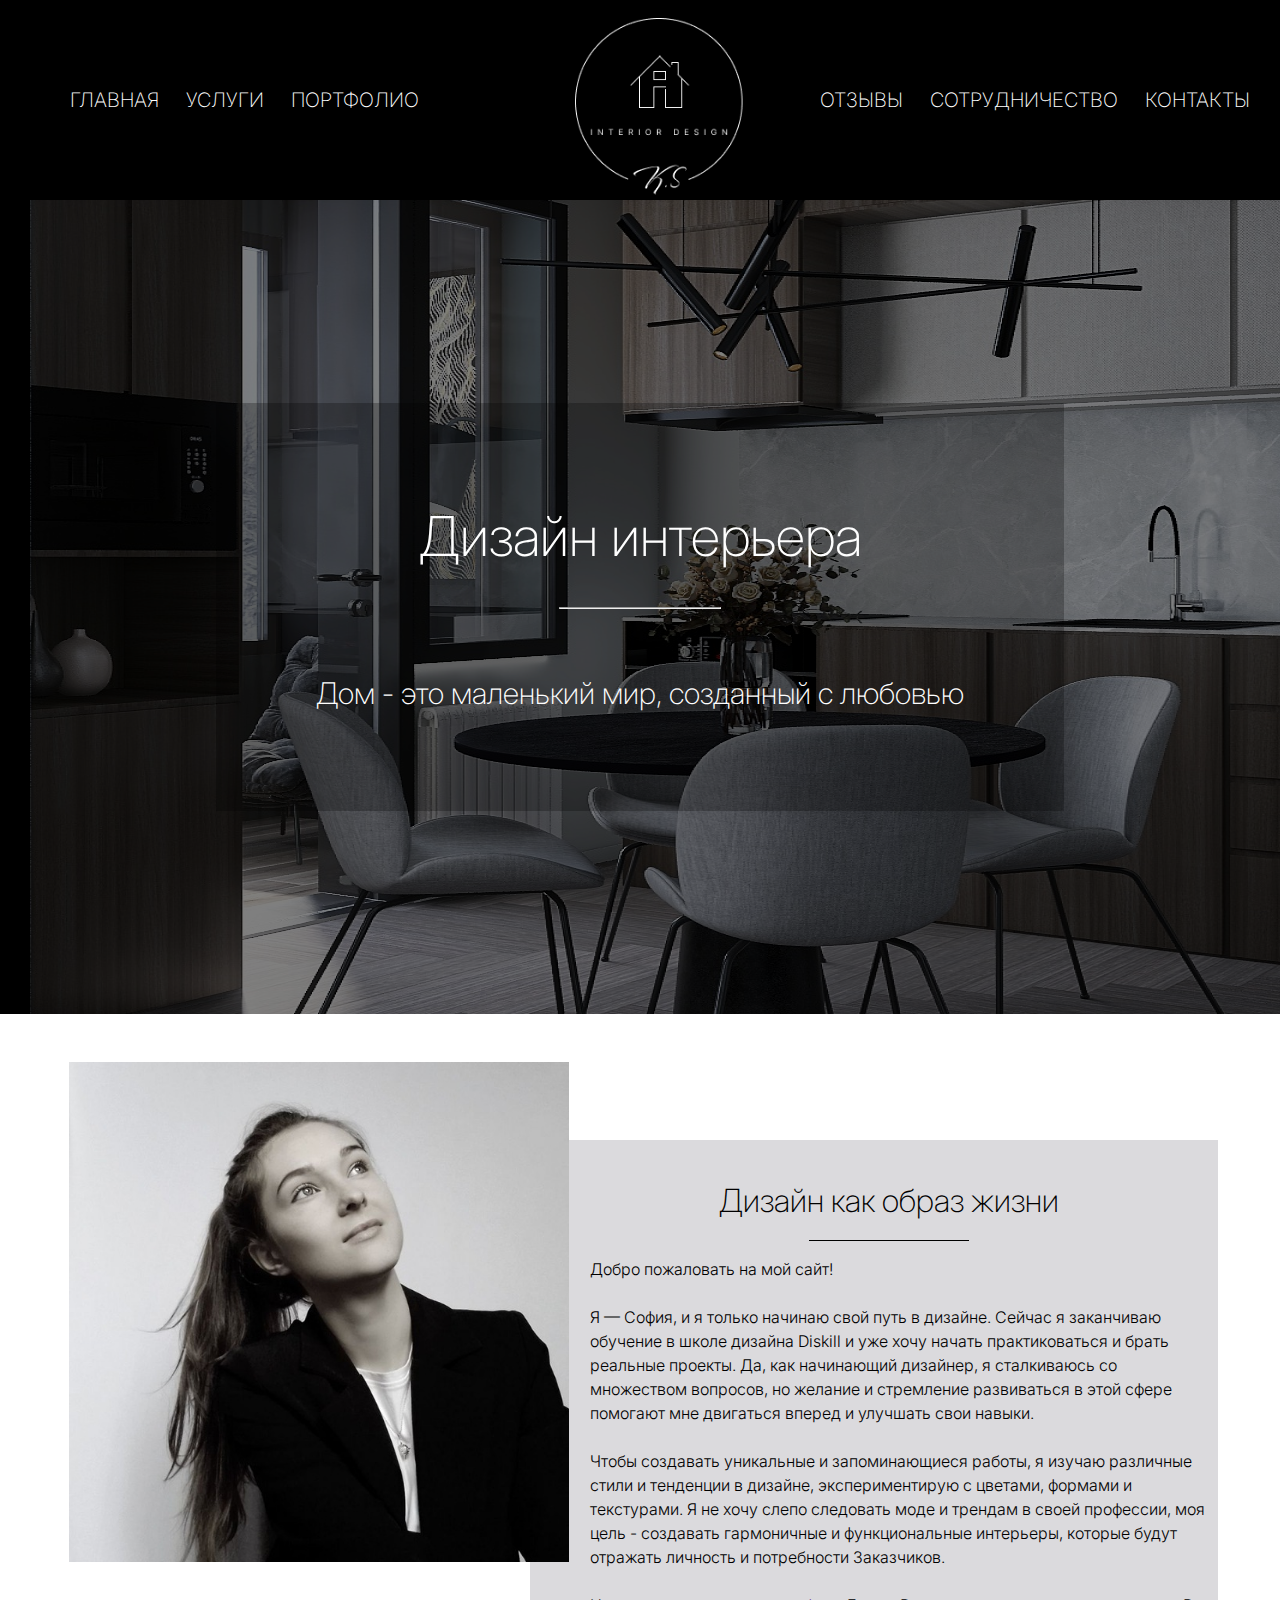
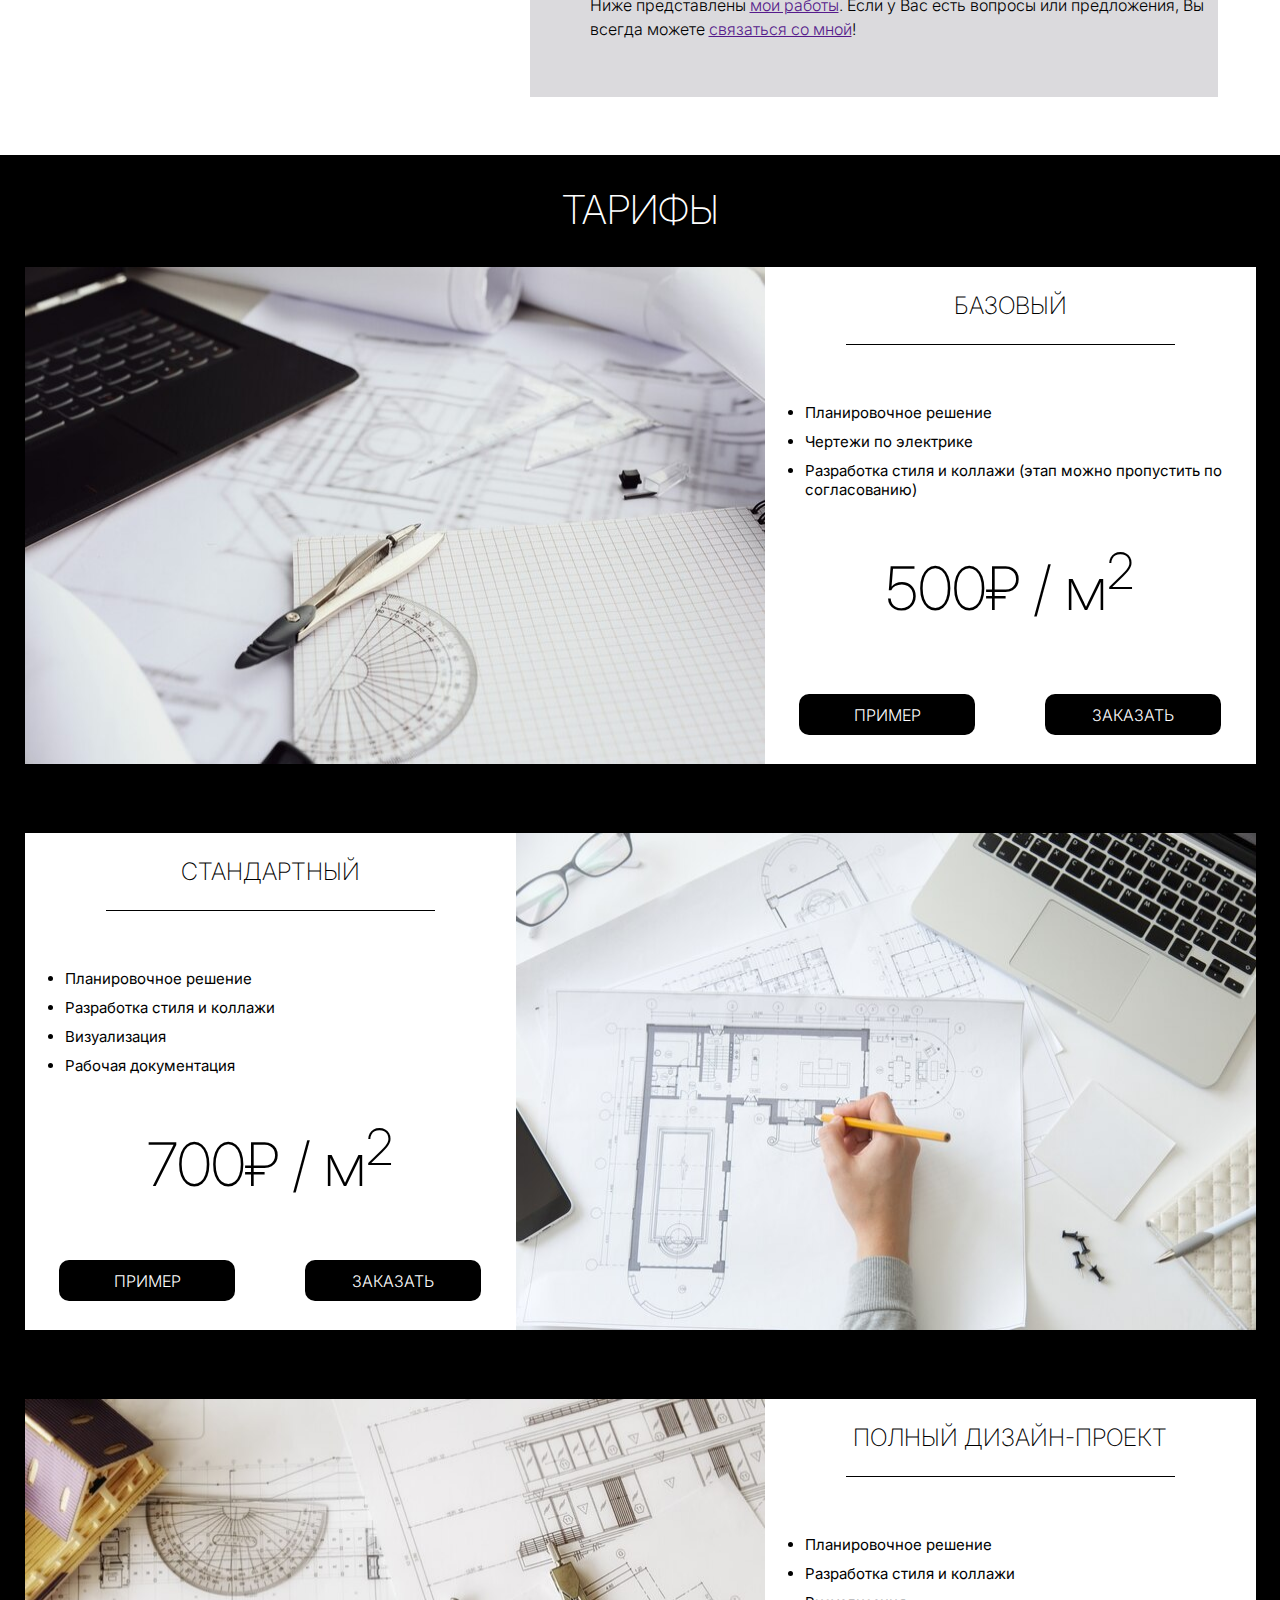
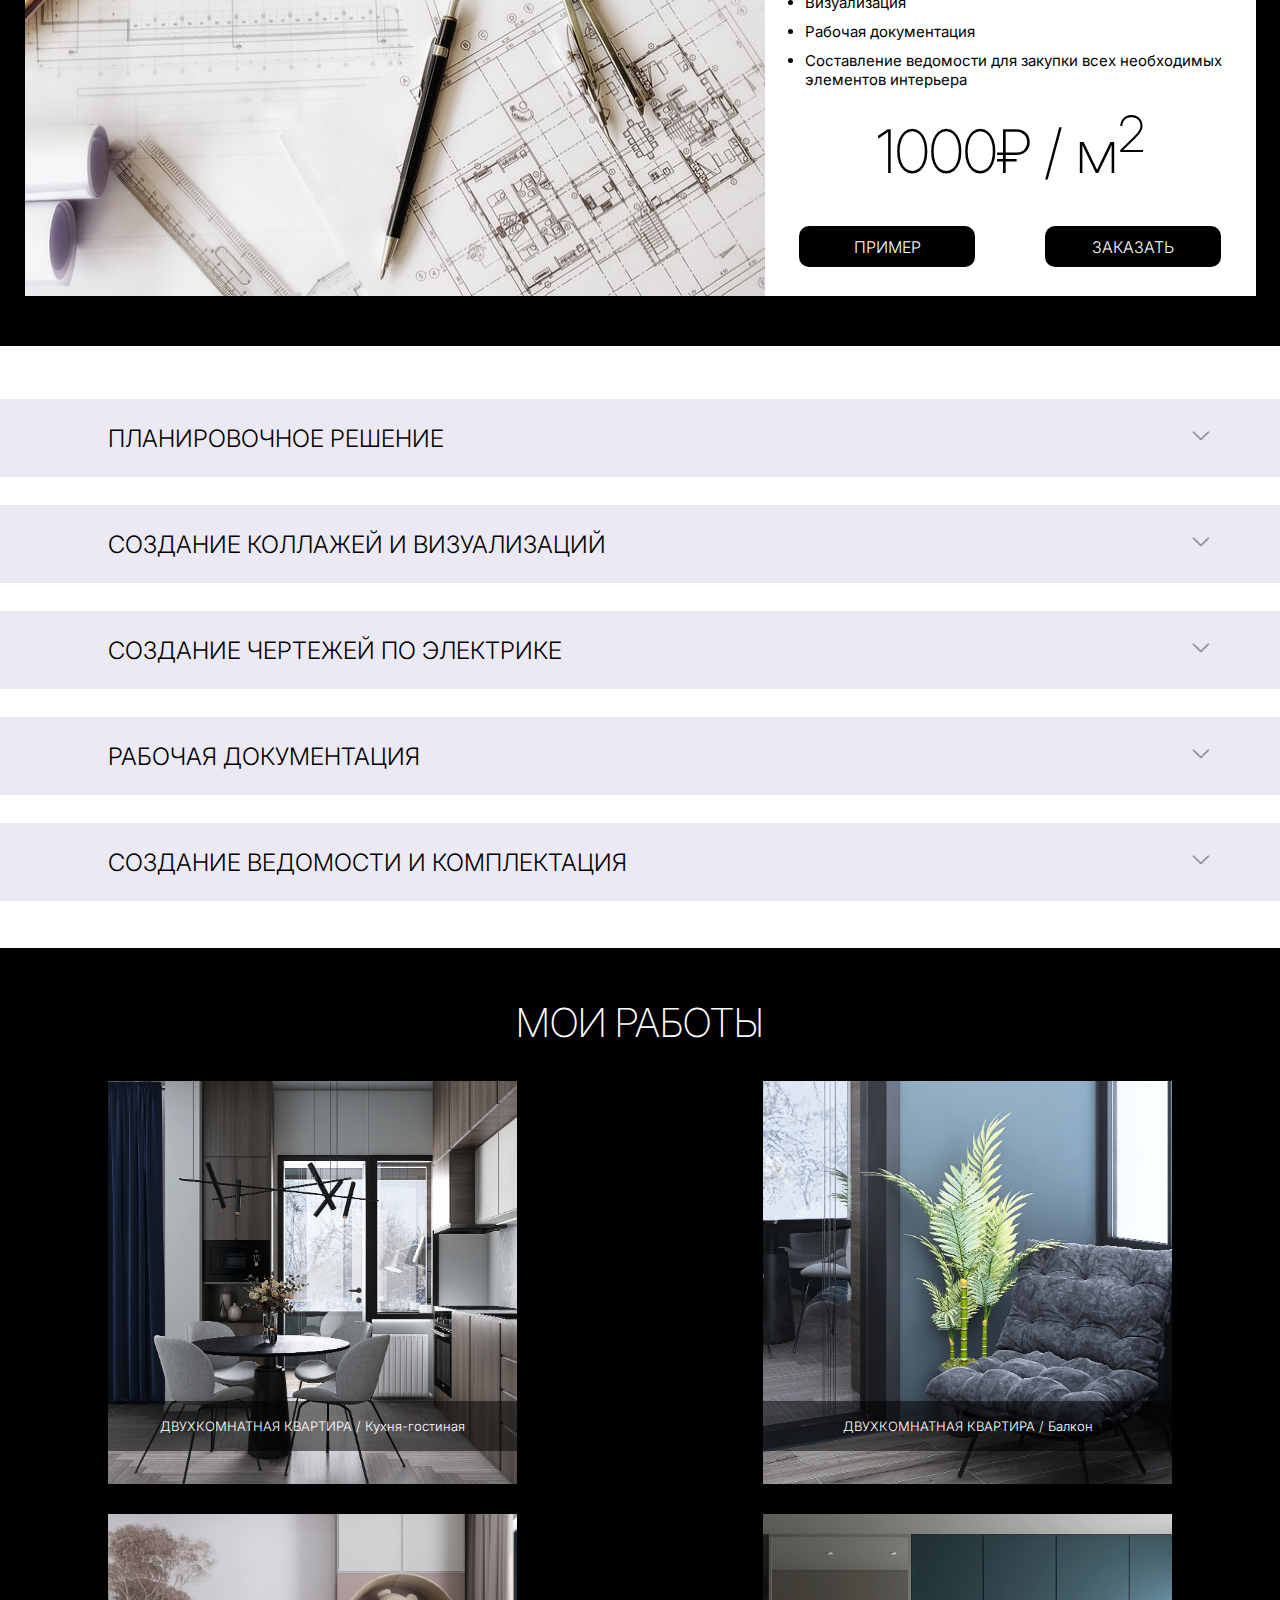
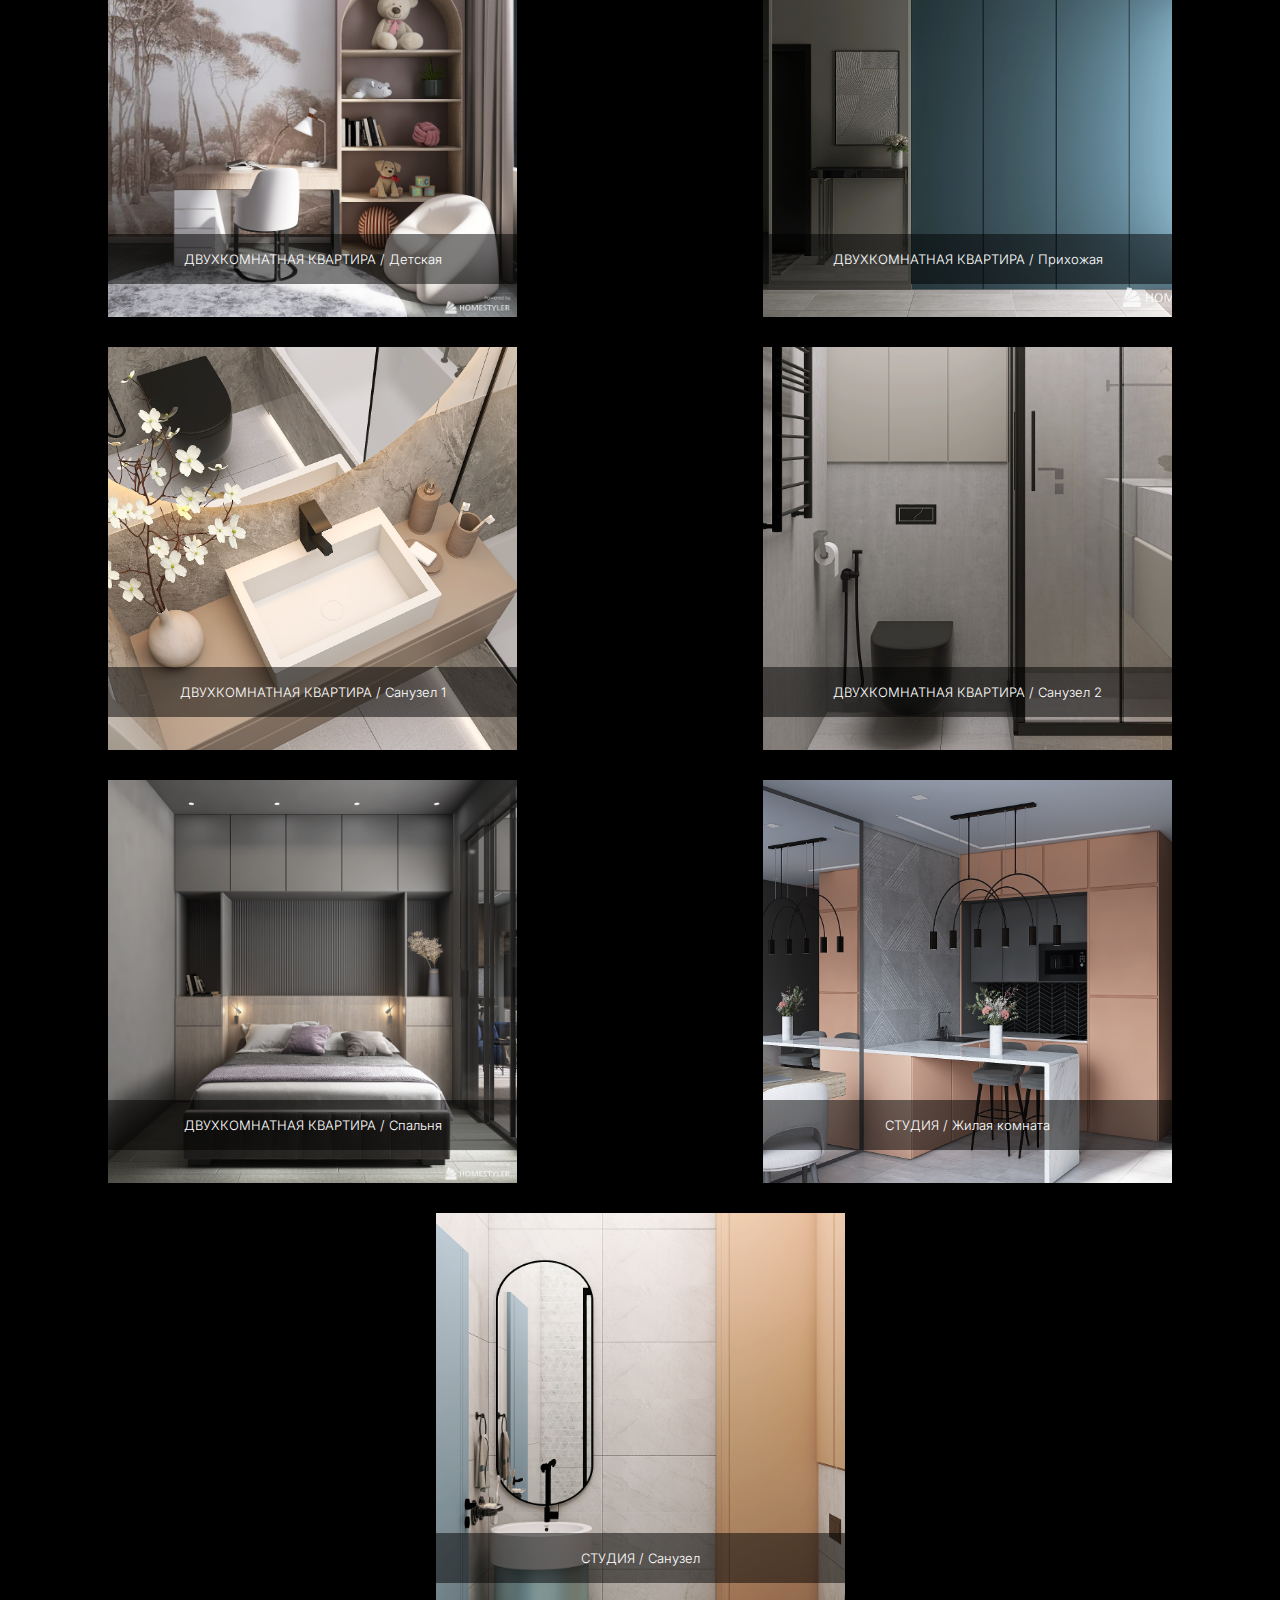
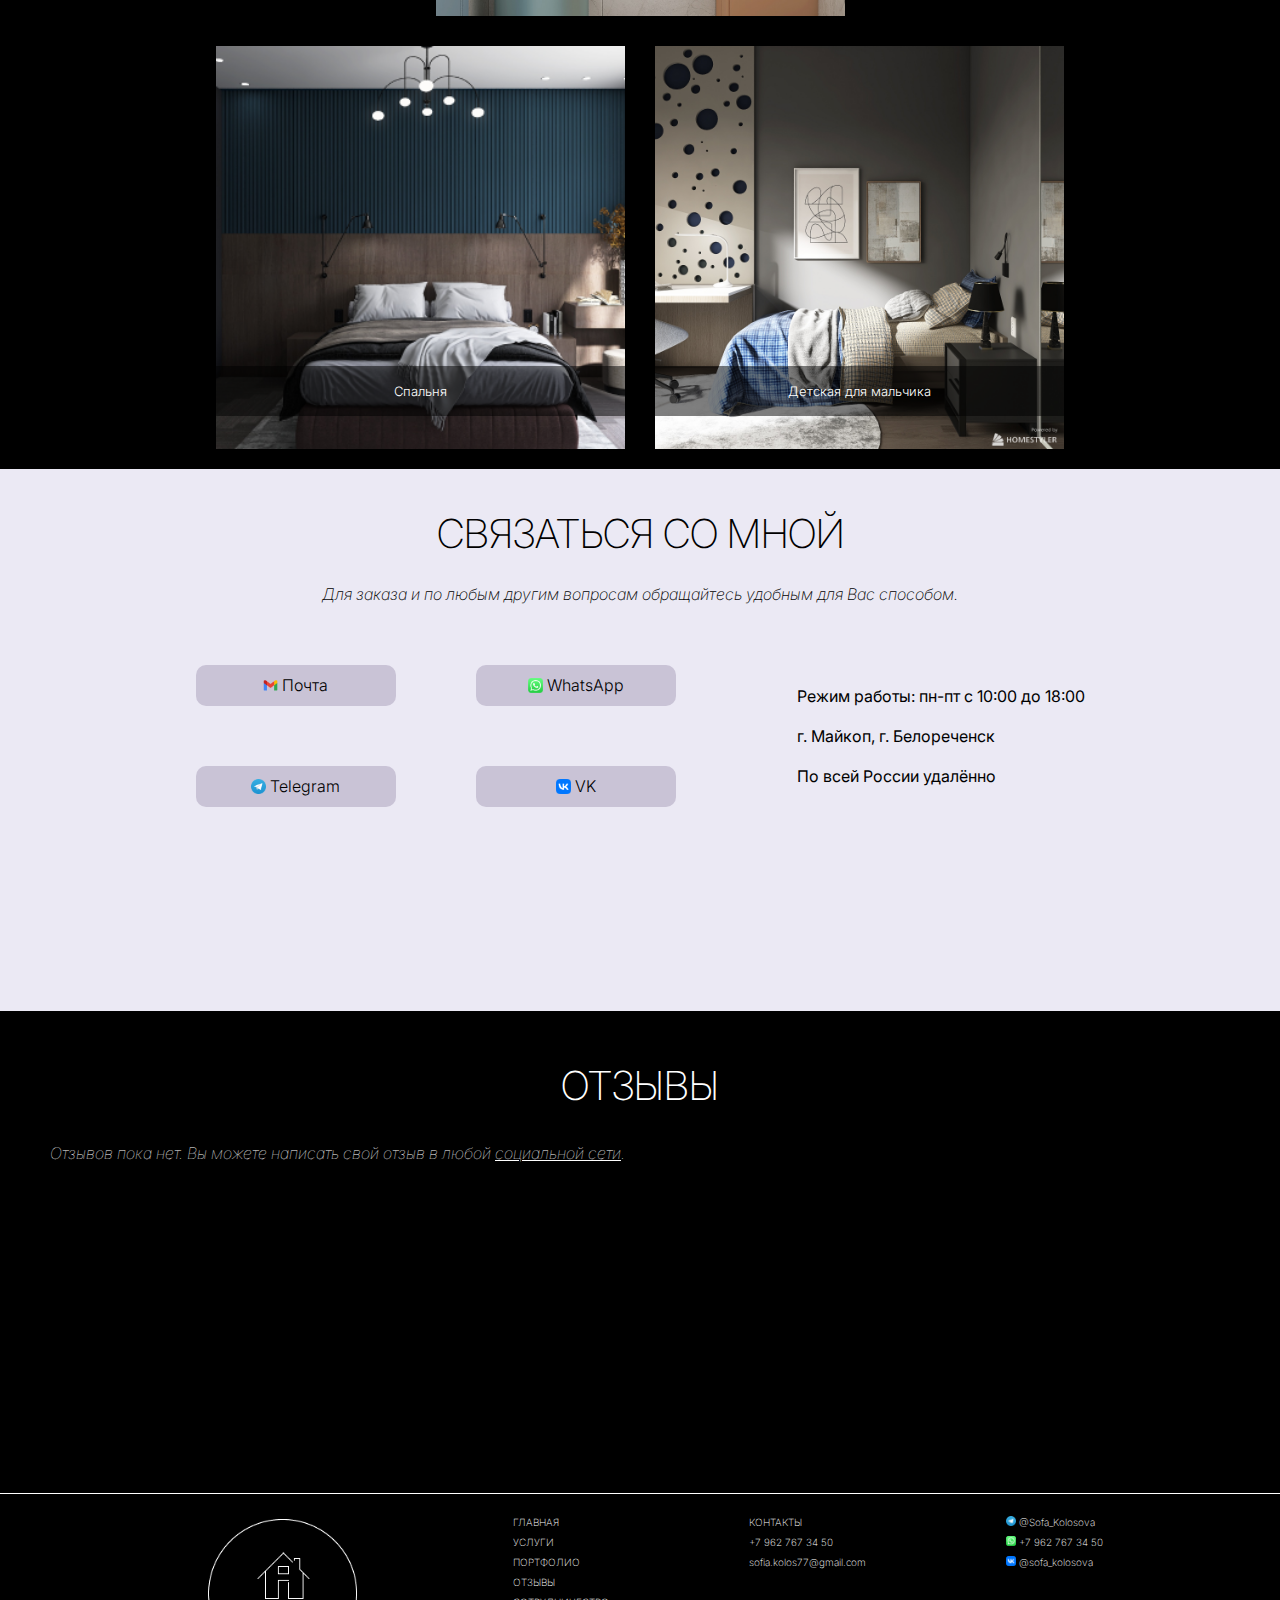
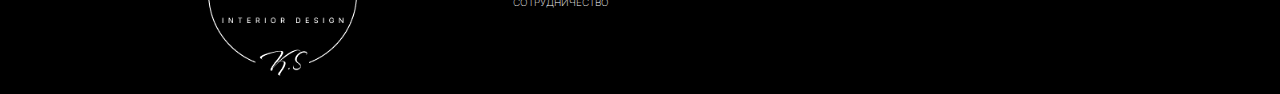
==== work.html @ cc6a17f3 "upload the site" ====
<!DOCTYPE html>
<html lang="en">
<head>
	<meta charset="UTF-8">
	<meta http-equiv="X-UA-Compatible" content="IE=edge">
	<meta name="viewport" content="width=device-width, initial-scale=1.0">
	<title>My-Work</title>
	<link rel="preconnect" href="https://fonts.googleapis.com">
	<link rel="preconnect" href="https://fonts.gstatic.com" crossorigin>
	<link href="https://fonts.googleapis.com/css2?family=Inter:wght@100..900&display=swap" rel="stylesheet">
	<script src="https://cdn.jsdelivr.net/npm/@fancyapps/ui@5.0/dist/fancybox/fancybox.umd.js"></script>
	<link
	rel="stylesheet"
	href="https://cdn.jsdelivr.net/npm/@fancyapps/ui@5.0/dist/fancybox/fancybox.css"
	/>
	<link rel="stylesheet" href="style.css">
	<link rel="stylesheet" href="css/works.css">
</head>
<body>
	<header>
		<h1>My-Work</h1>
		<div class="close">&times;</div>
	</header>

	<div class="work"></div>

	<script src="js/works.js"></script>
</body>
</html>
---- style.css ----
html,
body {
	margin: 0;
	padding: 0;
	font-family: Inter;
	overflow-x: hidden;
	scroll-behavior: smooth;
}

section {
	width: 100vw;
}

header {
	background: hsl(0, 0%, 0%);
	display: flex;
	justify-content: space-around;
	align-items: center;
	position: fixed;
	top: 0;
	left: 0;
	right: 0;
	z-index: 99999;
}

header ul {
	display: flex;
	gap: 27px;
	/* position: absolute;
	left: 25%; */
	font-size: 20px;
	font-weight: 300;
	list-style-type: none;
}

header ul li a {
	color: #FFFFFF;
	font-family: Inter;
	text-decoration: none;
	text-transform: uppercase;
	font-weight: 200;
}

header .logo {
	margin-left: 40px;
	width: 200px;
	height: 200px;
	overflow: hidden;
	position: relative;
	left: 30px;
	cursor: pointer;
}

header .logo img {
	position: absolute;
	top: -10px;
	left: -10px;
	/* filter: brightness(1.4); */
	object-fit: contain;
	scale: 0.9;
}

h1 {
	font-weight: 200;
	font-size: 48px;
}

h2 {
	font-weight: 300;
	font-size: 40px;
}

h3 {
	font-weight: 300;
	font-size: 24px;
}

button {
	font-family: Inter;
	cursor: pointer;
}

.text-align-center {
	text-align: center !important;
	margin-bottom: 10px;
}

.italic {
	font-style: italic;
}

.home {
	display: flex;
	position: relative;
	justify-content: center;
	align-items: center;
	background: url(images/home-bg.png);
	background-size: cover;
	color: white;
	height: 814px;
	width: 100%;
}

.spacer {
	width: 100%;
	height: 200px;
}

.home .container {
	/* position: absolute; */
	text-align: center;
	z-index: 2;
}

.home .container div {
	background: rgba(0, 0, 0, 0.25);
	padding: 100px;
	/* border-radius: 50%; */
}

.home .overlay {
	position: absolute;
	width: 100%;
	height: 100%;
	background: rgba(0, 0, 0, 0.5);
	z-index: 1;
}

.home h1,
.home .quote {
	margin: 0;
}

.home h1 {
	font-size: 55px;
	font-weight: 200;
}

.home .quote {
	font-size: 30px;
	font-weight: 200;
}

.home hr {
	margin-top: 38px;
	width: 160px;
	margin-bottom: 66px;
}

.about .container {
	position: relative;
	margin-left: 42px;
	margin-top: 47px;
	margin: 0 auto;
	width: 921px;
	height: 461px;
}

.about .text {
	position: absolute;
	top: 0;
	left: 0;
	text-align: center;
	width: 658px;
	height: 546px;
	background: #d9d8dbf3;
	z-index: 1;
	left: 350px;
	top: 126px;
	padding-top: 11px;
	padding-left: 30px;
	/* FONT-STYLE: ITALIC; */
	font-family: Inter;
	font-weight: 100;
}

.about a {
	color: rgb(85, 26, 139);
}

.about .text h2 {
	font-size: 32px;
	font-weight: 200;
	margin-top: 30px;
	margin-bottom: 20px;
}

.about img {
	position: relative;
	height: 500px;
	left: -111px;
	top: 48px;
	z-index: 2;
}

.about .hr {
	width: 160px;
	height: 1px;
	background: #000000;
	margin: 0 auto;
}

.about p {
	padding-top: 0px;
	text-align: left;
	font-size: 16px;
	padding-left: 30px;
	padding-right: 10px;
	/* margin-top: 10px; */
	font-weight: 300;
	line-height: 1.5;
}

.tariffs {
	margin-top: 280px;
}

.tariffs h2 {
	color: #FFFFFF;
	padding-top: 30px;
	text-transform: uppercase;
	font-weight: 200;
}

.tariffs .container {
	background: #000000;
	text-align: center;
	padding-bottom: 50px;
}

.tariffs .tariff-array {
	display: flex;
	gap: 69px;
	flex-direction: column;
}

.tariffs .tariff {
	background: #FFFFFF;
	display: flex;
	max-width: 1231px;
	margin: 0 auto;
	text-align: left;
}

.tariffs .tariff .desc {
	width: 491px;
	position: relative;
}

.tariffs .tariff .desc h3 {
	text-align: center;
	text-transform: uppercase;
	font-weight: 200;
}

.tariffs .tariff .buttons {
	display: flex;
	justify-content: space-around;
	width: 100%;
	position: absolute;
	bottom: 29px;
}

.tariffs .tariff .desc .order {
	display: flex;
	/* position: absolute; */
	justify-content: center;
	align-items: center;
	text-decoration: none;
	/* left: calc(50% - calc(176px / 2)); */
	height: 41px;
	min-width: 176px;
	background: #000000;
	border: none;
	border-radius: 10px;
	color: #FFFFFF;
	font-size: 16px;
	font-weight: 300;
	bottom: 29px;
	transition: .2s;
	text-transform: uppercase;
}

.tariffs .tariff .desc .order:hover {
	scale: 1.1;
}

.tariffs .tariff ul {
	font-size: 15px;
	margin-top: 58px;
}

.tariffs .tariff li + li {
	margin-top: 10px;
}

.tariffs .tariff .hr {
	width: 329px;
	height: 1px;
	margin: 0 auto;
	background: #000000;
}

.tariffs .tariff .img img {
	width: 100%;
	height: 100%;
}

.tariffs .tariff .price {
	font-size: 60px;
	font-weight: 200;
	text-align: center;
	width: 100%;
	margin-top: 42px;
}

.tariffs .tariff:last-child .price {
	margin-top: 12px;
}

/* .tariffs .order-tariff {
	background: #FFFFFF;
	border-radius: 10px;
	height: 52px;
	font-size: 24px;
	border: none;
	text-transform: uppercase;
	min-width: 231px;
	font-weight: 300;
	margin-top: 32px;
	margin-bottom: 37px;
	transition: .2s;
}

.tariffs .order-tariff:hover {
	scale: 0.9;
} */

.accordions {
	margin-top: 53px;
}

.accordions .container {
	display: flex;
	flex-direction: column;
	gap: 14px;
}

.accordions .accordion {
	display: flex;
	justify-content: space-between;
	align-items: center;
	padding-left: 108px;
	padding-right: 54px;
	background: #ebe9f4;
	height: 78px;
	cursor: pointer;
	transition: .2s;
}

.accordions .accordion:hover {
	filter: drop-shadow(0px 4px 4px rgba(0, 0, 0, 0.25));
}

.accordions .accordion.active {
	background: #ebe9f1;
}

.accordions .accordion img {
	transition: .3s;
	transform: scale(.45);
}

.accordions .accordion.active img {
	transform: rotate(180deg) scale(.45);
}

.accordions .panel {
	/* display: none; */
	padding: 0 108px;
	max-height: 0;
	overflow: hidden;
	transition: max-height 0.2s ease-out;
	font-weight: 300;
}


.accordions .accordion .accordion-title {
	text-transform: uppercase;
	font-family: Inter;
	font-size: 24px;
	font-weight: 300;
}

.works .container {
	background: #000000;
	color: #FFFFFF;
	text-align: center;
	padding-bottom: 20px;
}

.works h2 {
	font-weight: 200;
	text-transform: uppercase;
	padding-top: 50px;
}

.works .cards {
	/* display: grid;
	gap: 30px;
	grid-template-columns: repeat(3, 1fr); */
	display: flex;
	gap: 30px;
	flex-wrap: wrap;
	max-width: 1287px;
	margin: 0 auto;
}

.works .cards .last-two {
	display: flex;
	gap: 30px;
	margin: 0 auto;
}

.works .card {
	height: 403px;
	width: 409px;
	position: relative;
	margin: 0 auto;
	transition: 0.2;
	cursor: pointer;
}

.works .card .overlay {
	position: absolute;
	top: 0;
	left: 0;
	width: 100%;
	height: 100%;
	background: rgba(0, 0, 0, 0.5);
	opacity: 0;
}

.works .card:hover .overlay {
	opacity: 1;
}

.works .card img {
	width: 100%;
	height: 100%;
	object-fit: cover;
}

.works .card .overlay-text {
	position: absolute;
	bottom: 33px;
	background: rgba(0, 0, 0, 0.5);
	font-size: 13px;
	height: 50px;
	width: 100%;
	display: flex;
	justify-content: center;
	align-items: center;
	font-weight: 300;
	/* text-transform: uppercase; */
}

.works .card .overlay-text span {
	text-transform: uppercase;
	white-space: pre;
}

.cooperation {
	background: #ebe9f4;
	height: 542px;
}

.cooperation .container {
	text-align: center;
	display: flex;
	flex-direction: column;
}

.cooperation h2 {
	margin-top: 0;
	padding-top: 40px;
	margin-bottom: 10px;
	font-weight: 200;
	text-transform: uppercase;
}

.cooperation p.first {
	margin-bottom: 45px;
	font-weight: 200;
}

.cooperation a {
	font-weight: 300;
	text-decoration: none;
	height: 41px;
	display: flex;
	justify-content: center;
	align-items: center;
	min-width: 200px;
	/* background: linear-gradient(to top, #0037ff, #1c73ff, #0037ff); */
	background: #c9c3d6;
	color: #000000;
	border-radius: 10px;
	transition: .2s;
	/* border: 1px solid #000000; */
	white-space: pre;
}

.cooperation a:hover {
	scale: 1.2;
}

.cooperation .blocks {
	display: flex;
	align-items: center;
	gap: 121px;
	margin: 0 auto;
	text-align: left;
}

.cooperation .form input,
.cooperation .form textarea {
	width: 400px;
	border: none;
	border-bottom: 1px solid #000000;
}

.cooperation .form textarea {
	resize: none;
}

.cooperation .p {
	display: flex;
	gap: 80px;
	justify-content: center;
	text-align: left;
}

.cooperation .icon {
	width: 15px;
	height: 15px;
}

.reviews {
	background: #000000;
	color: white;
	height: 482px;
	text-align: center;
}

.reviews h2 {
	text-transform: uppercase;
	font-weight: 200;
	margin-top: 0;
	padding-top: 50px;
}

.reviews p:first-of-type {
	font-weight: 100;
	text-align: left;
	padding-left: 50px;
}

.reviews a {
	color: white;
	text-decoration-thickness: 1px;
}

.reviews a:hover {
	color: blue;
}

.white-gap {
	background-color: #FFFFFF;
	height: 1px;
}

footer {
	background: #000000;
	/* color: #FFFFFF; */
	display: flex;
	justify-content: center;
	gap: 100px;
	overflow: hidden;
	height: 200px;
}

footer .logo {
	filter: brightness(120%);
	align-self: center;
	width: 195px;
	height: 195px;
	position: relative;
	overflow: hidden;
}

footer .logo img {
	scale: 0.8;
	position: absolute;
	top: -20px;
	left: -20px;
	object-fit: contain;
	padding: 5px;
}

footer .links {
	list-style-type: none;
}

footer .links a {
	font-weight: 200;
	color: #FFFFFF;
	text-decoration: none;
	text-transform: uppercase;
	font-size: 10px;
}

footer .links a.lowercase {
	text-transform: none;
}

footer .icon {
	width: 10px;
	height: 10px;
}
---- css/works.css ----
html,
body {
	text-align: center;
	font-family: Inter;
}

header {
	position: fixed;
	top: 0;
	left: 0;
	right: 0;
	background: white;
	margin-bottom: 200px;
	z-index: 3;
}

p.tariff-desc {
	margin-top: 124px;
}

.work {
	display: flex;
	gap: 30px;
	justify-content: center;
	flex-wrap: wrap;
	overflow-y: hidden;
	margin-top: 124px;
	margin-bottom: 70px;
}

.work.tariff {
	display: grid;
	grid-template-columns: 1fr;
	margin-top: 0px;
}

.work .card {
	width: 300px;
	height: 300px;
}

.work .card.extra {
	height: auto;
}

.work .card.tariff {
	width: 70vw;
	height: 70vh;
}

.work img {
	width: 100%;
	height: 100%;
	object-fit: cover;
}

iframe,
embed {
	width: 80vw;
	height: 80vh;
}

.uppercase {
	text-transform: uppercase;
}

.close {
	cursor: pointer;
	position: absolute;
	top: 0;
	padding: 30px;
	right: 50px;
	font-size: 40px;
	font-weight: 200;
	color: gray;
}

.close:hover {
	color: black;
}

.fancybox__container {
	z-index: 999;
}
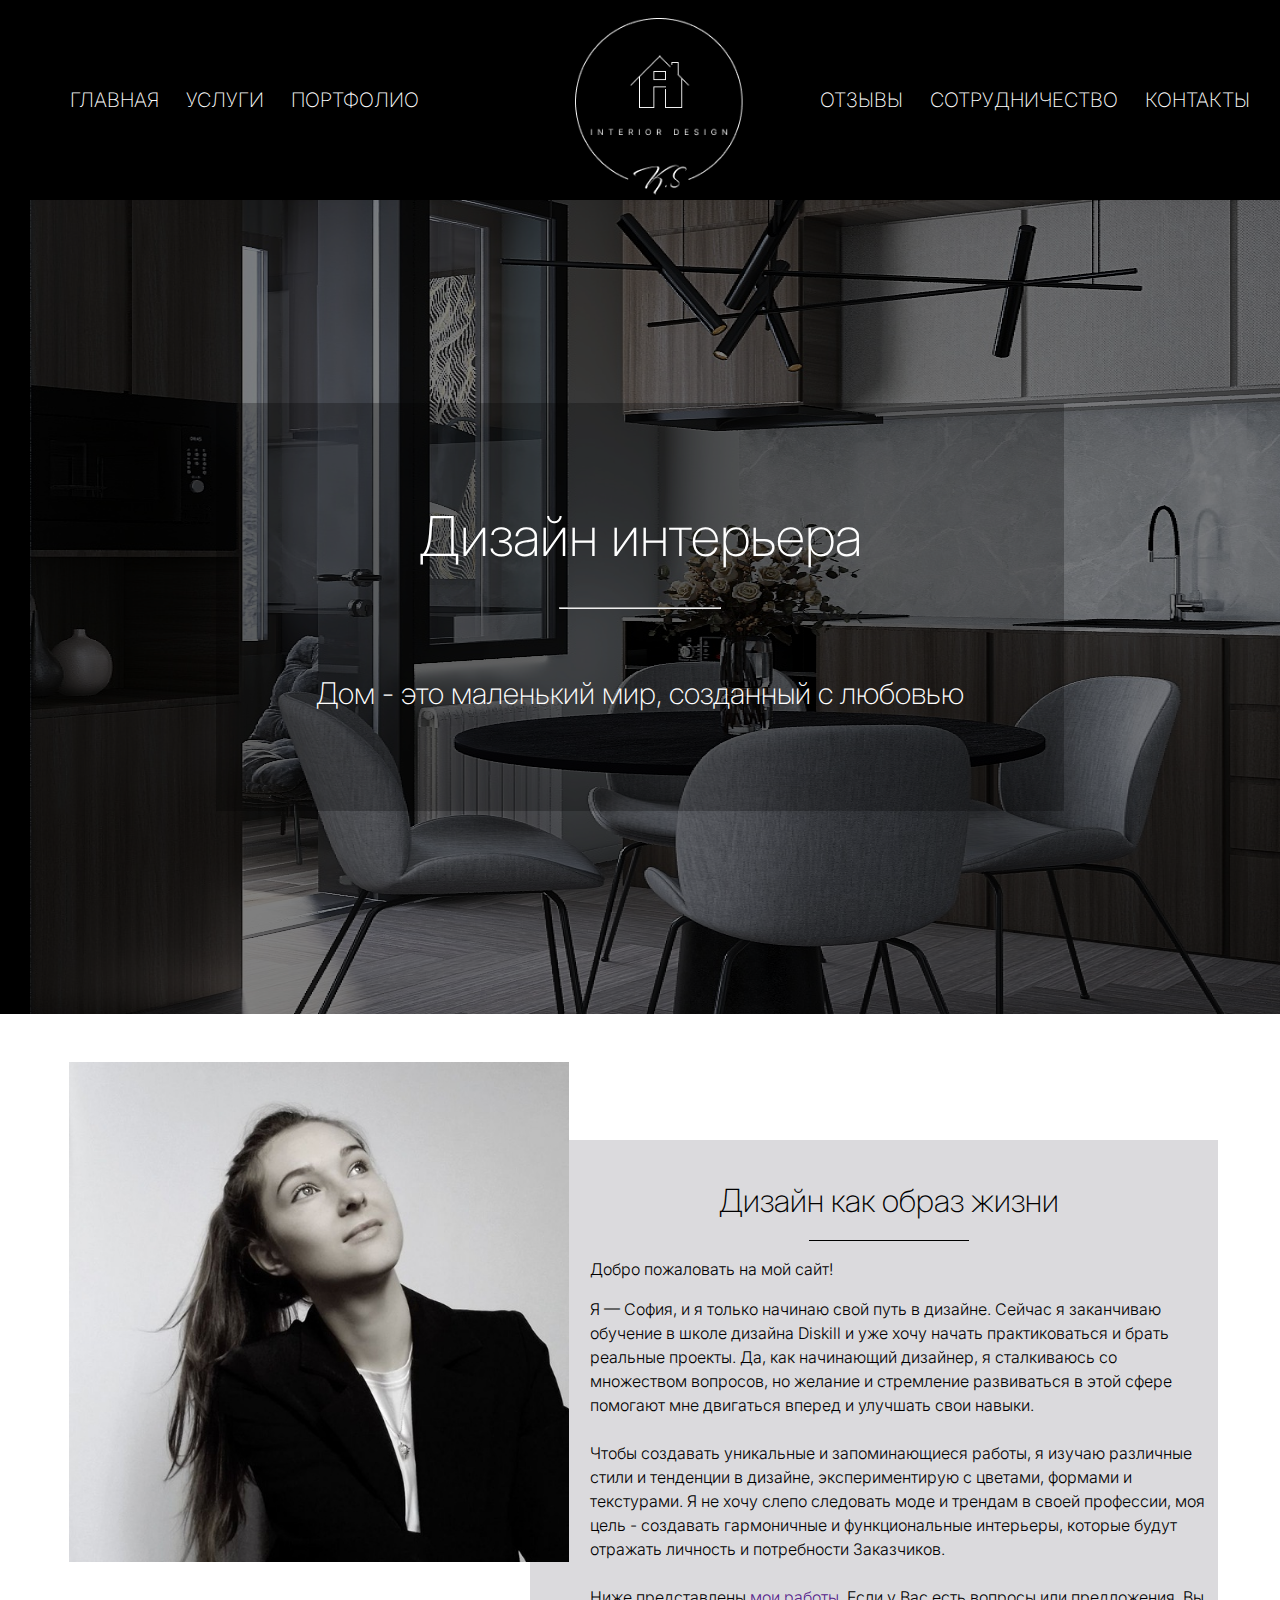
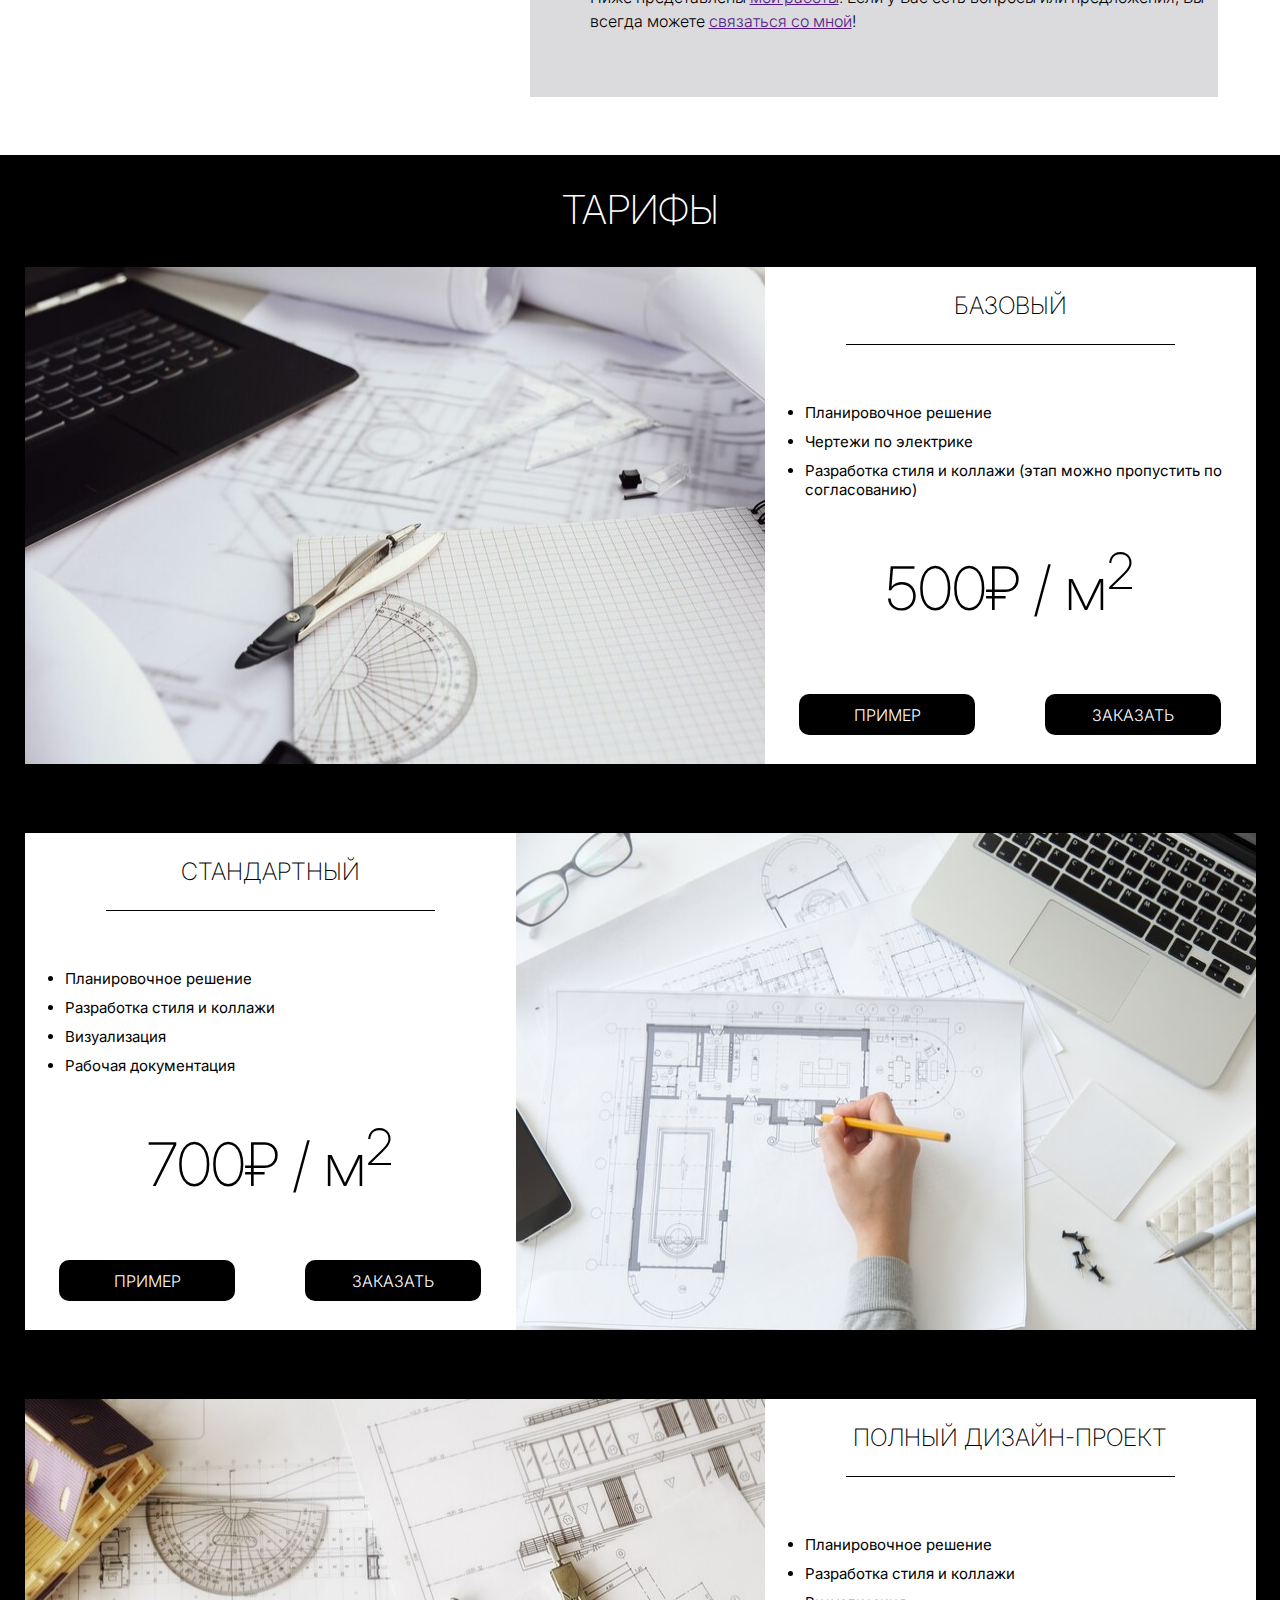
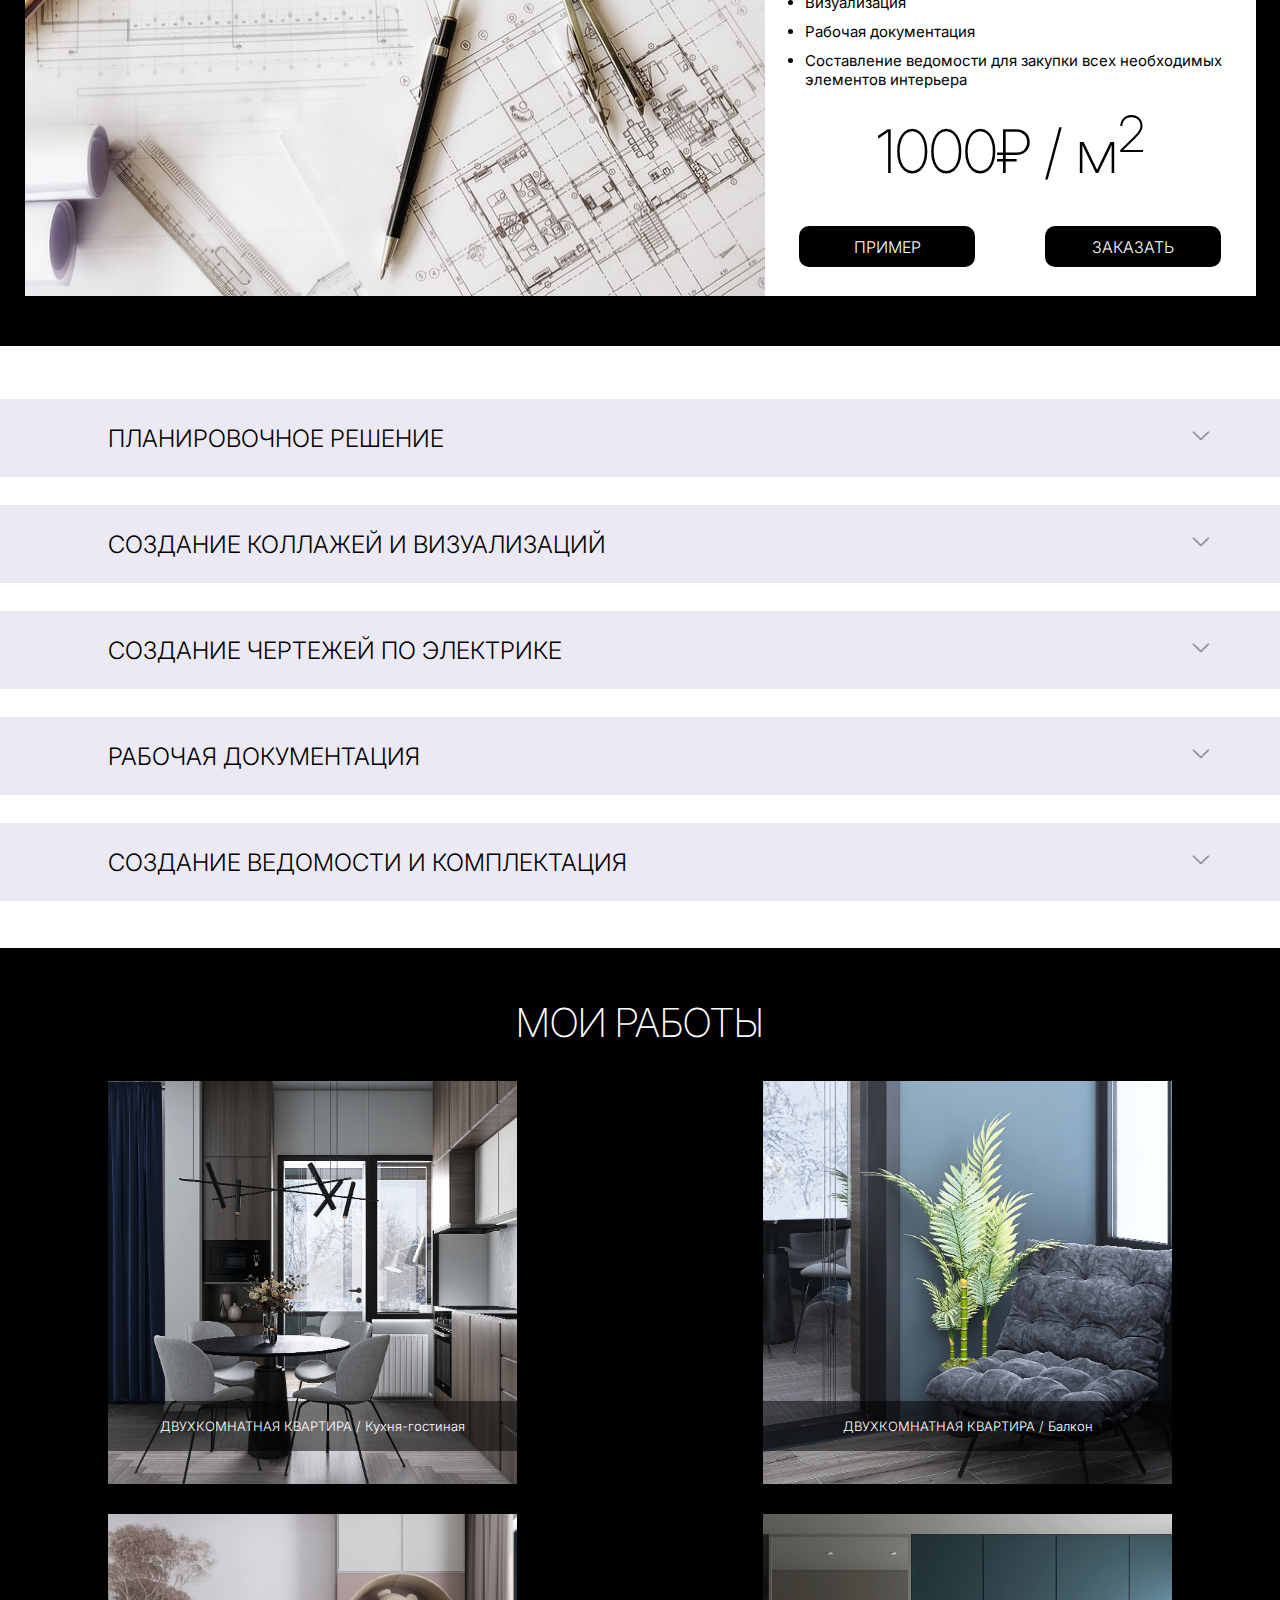
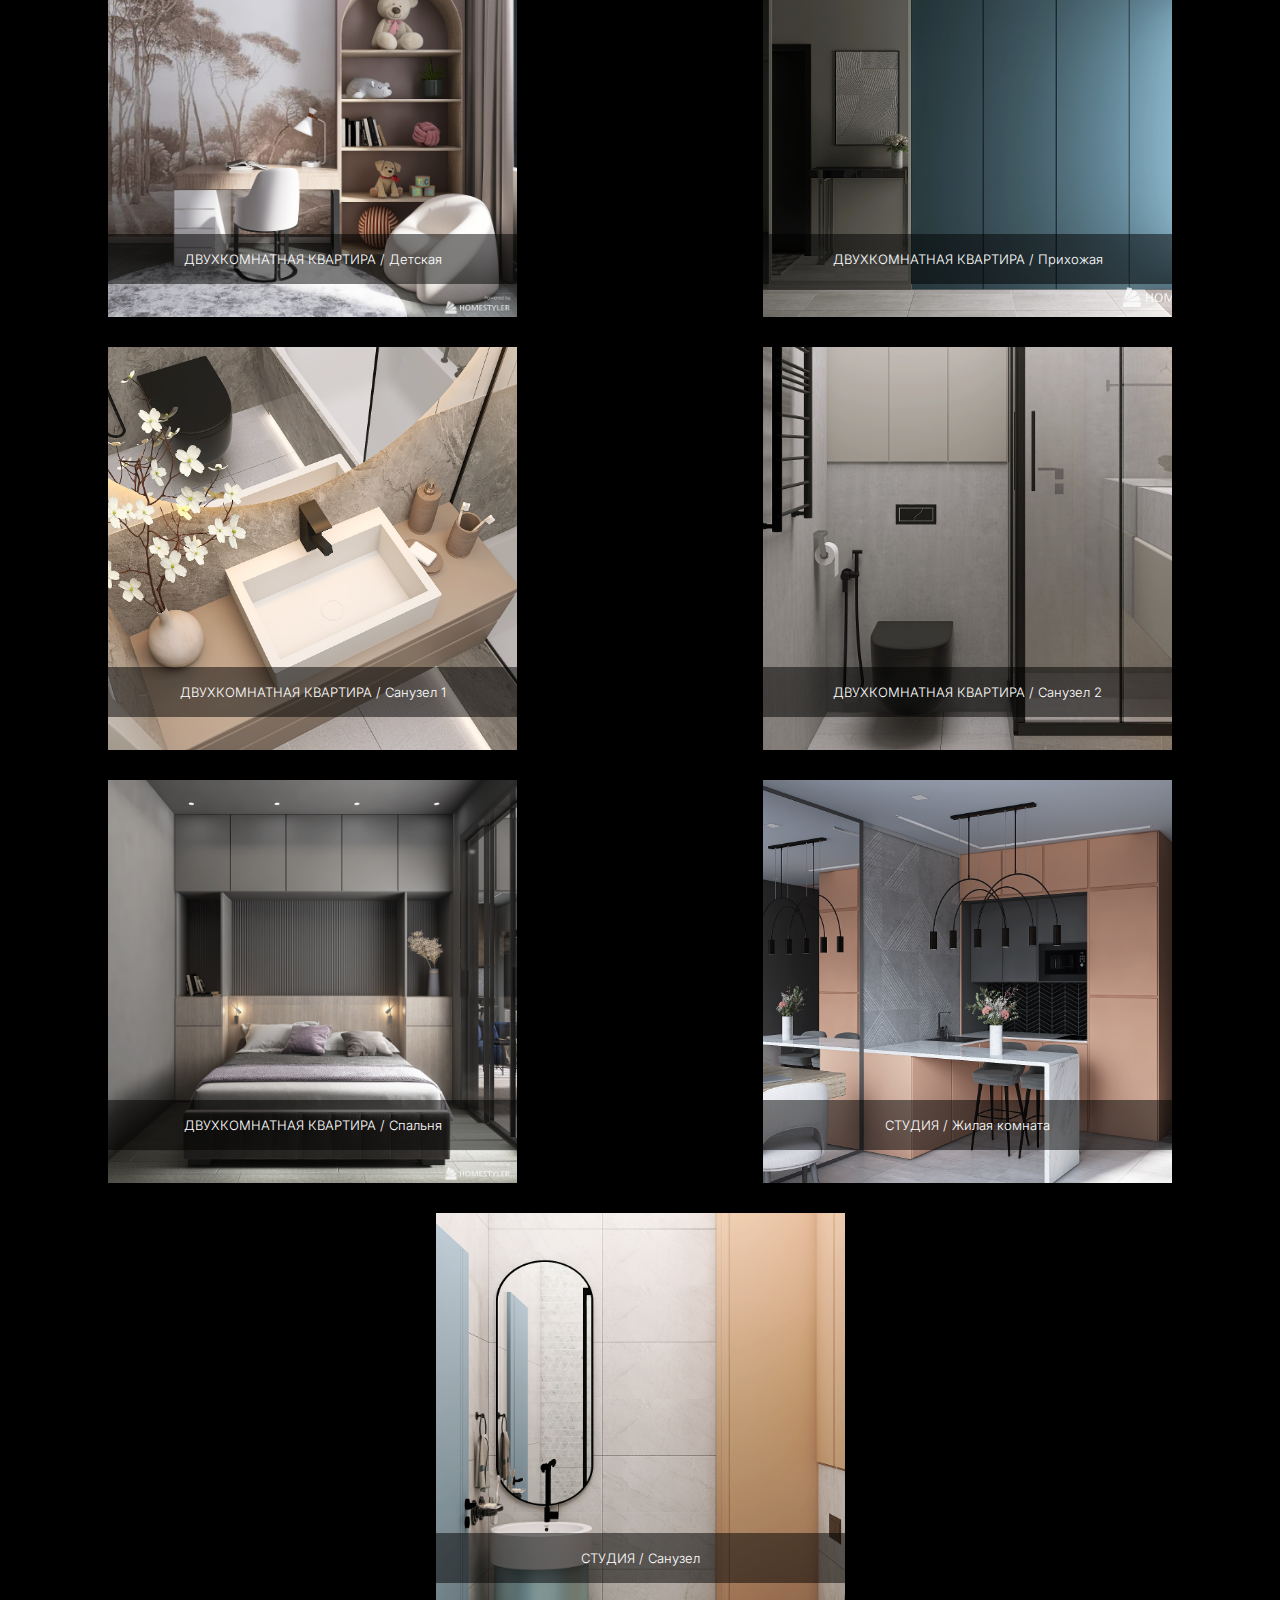
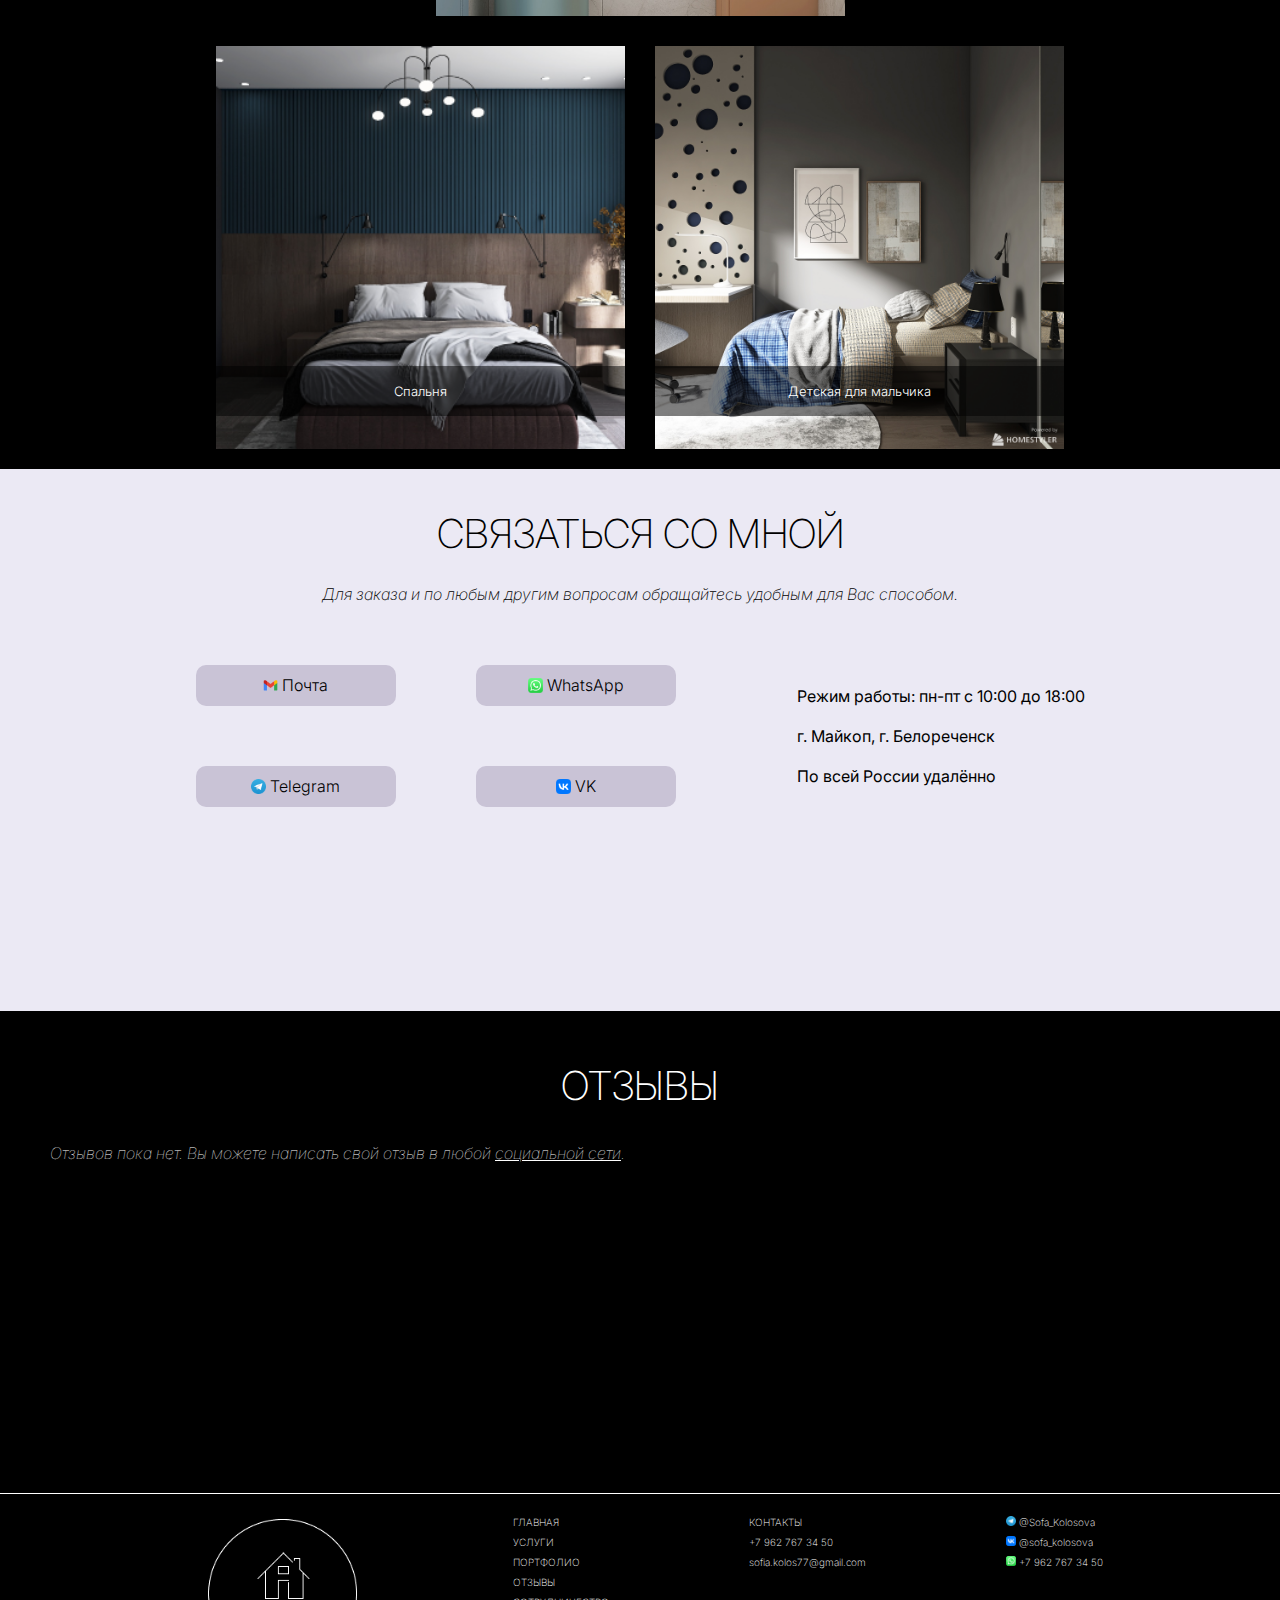
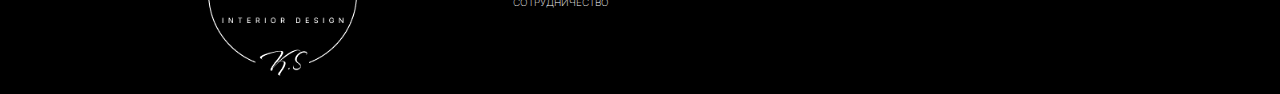
==== commit f987d841: "big mobile update" ====
--- a/work.html
+++ b/work.html
@@ -19,8 +19,8 @@
 <body>
 	<header>
 		<h1>My-Work</h1>
-		<div class="close">&times;</div>
 	</header>
+	<div class="close">&times;</div>
 
 	<div class="work"></div>
 
--- a/style.css
+++ b/style.css
@@ -58,6 +58,31 @@
 	/* filter: brightness(1.4); */
 	object-fit: contain;
 	scale: 0.9;
+}
+
+header .hamburger {
+	cursor: pointer;
+	position: absolute;
+	top: 20px;
+	right: 20px;
+}
+
+.hamburger {
+    display: none;
+}
+
+.bar {
+    display: block;
+    width: 25px;
+    height: 3px;
+    margin: 5px auto;
+    -webkit-transition: all 0.3s ease-in-out;
+    transition: all 0.3s ease-in-out;
+    background-color: #FFFFFF;
+}
+
+.nav-menu {
+	display: none;
 }
 
 h1 {
@@ -176,6 +201,10 @@
 
 .about a {
 	color: rgb(85, 26, 139);
+}
+
+p {
+	margin-bottom: 0;
 }
 
 .about .text h2 {
--- a/css/works.css
+++ b/css/works.css
@@ -73,6 +73,7 @@
 	font-size: 40px;
 	font-weight: 200;
 	color: gray;
+	z-index: 999;;
 }
 
 .close:hover {
@@ -81,4 +82,16 @@
 
 .fancybox__container {
 	z-index: 999;
+}
+
+@media only screen and (max-width: 768px) {
+	h1 {
+		font-size: 20px;
+	}
+
+	.close {
+		top: 40px;
+		right: 0;
+		position: absolute;
+	}
 }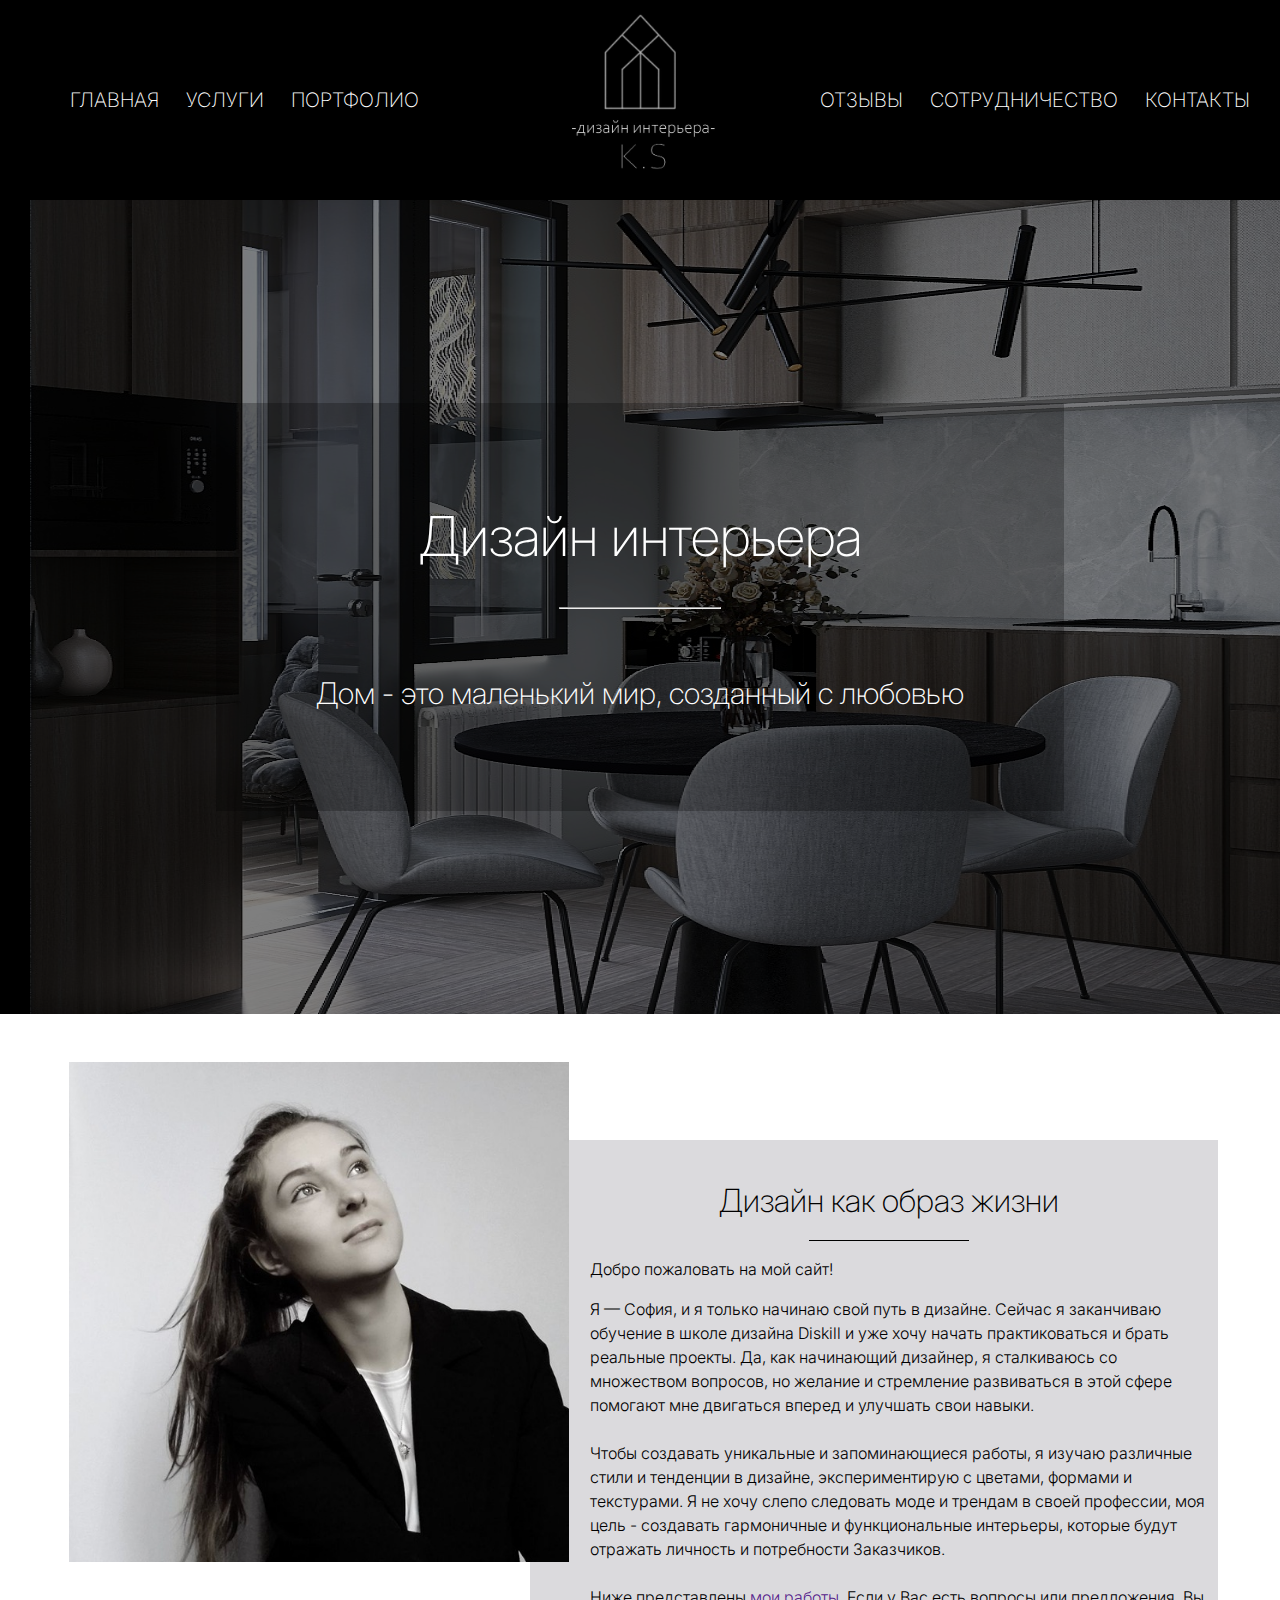
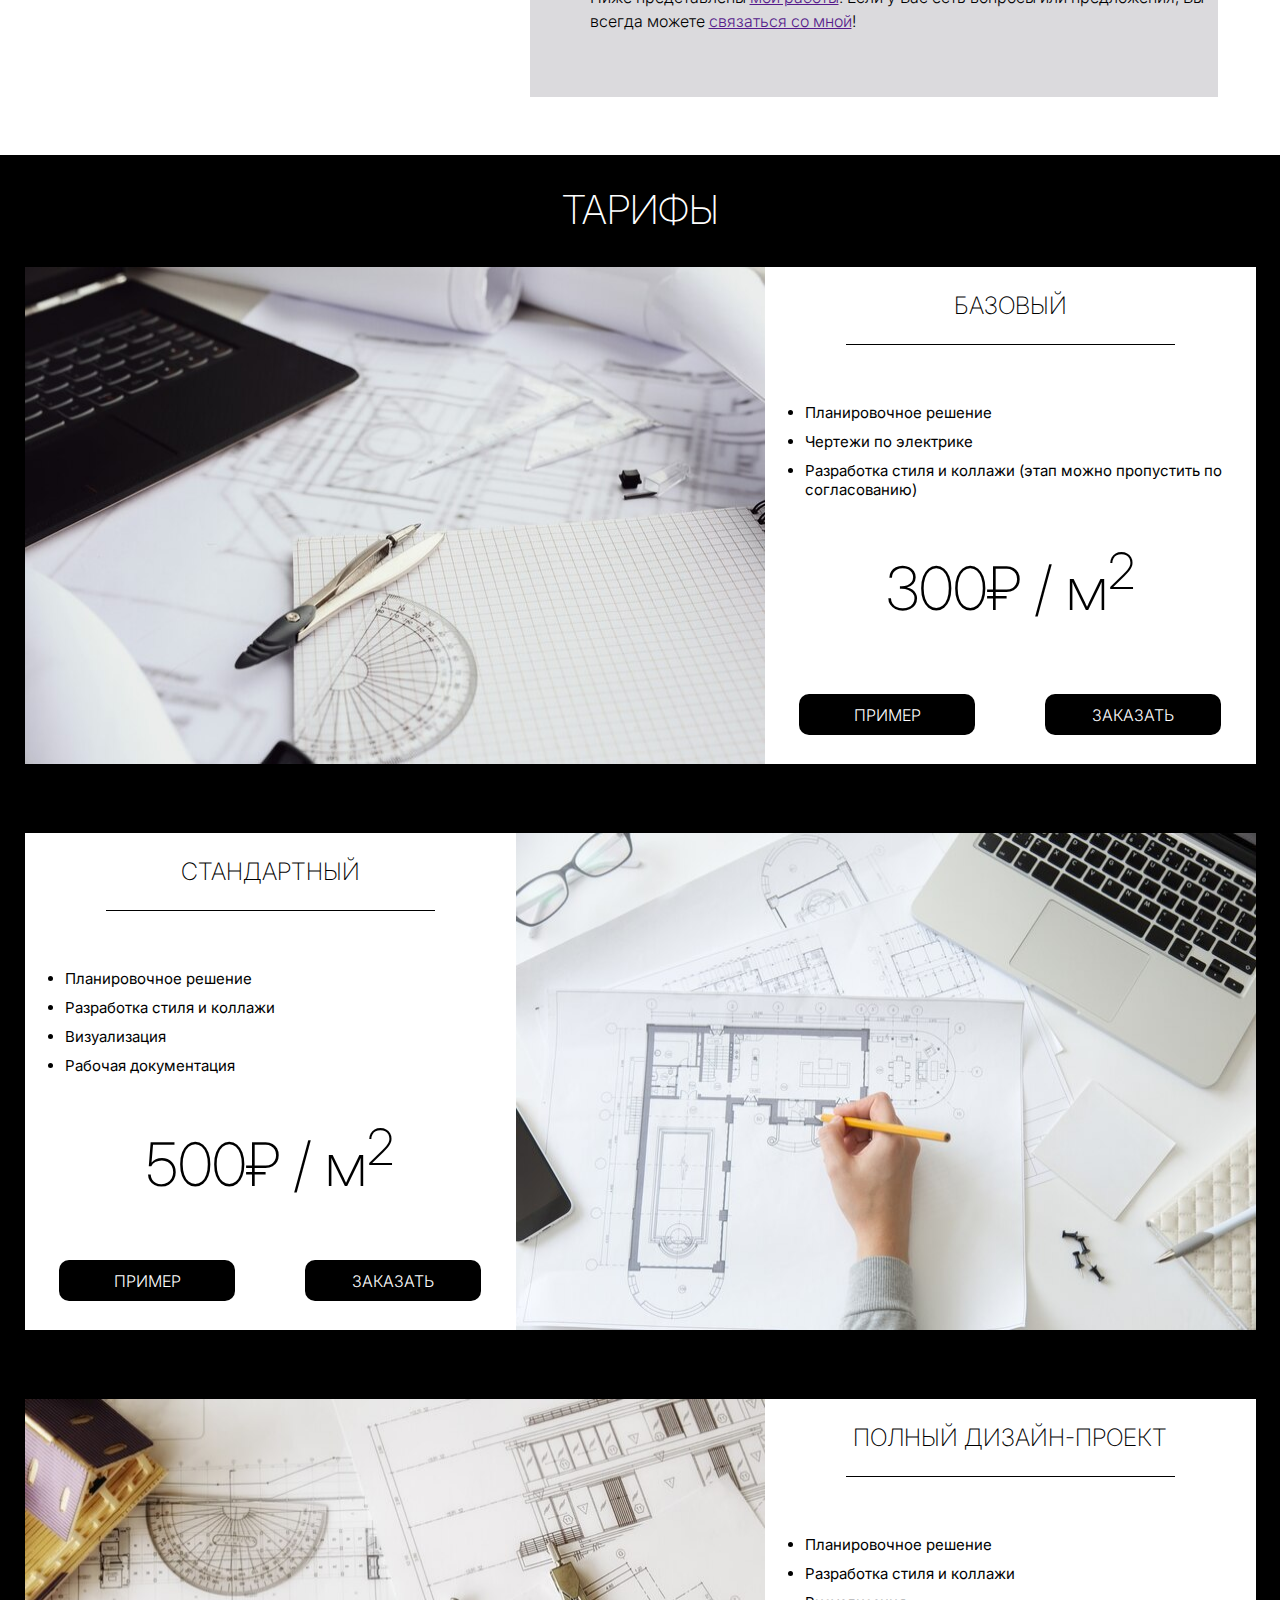
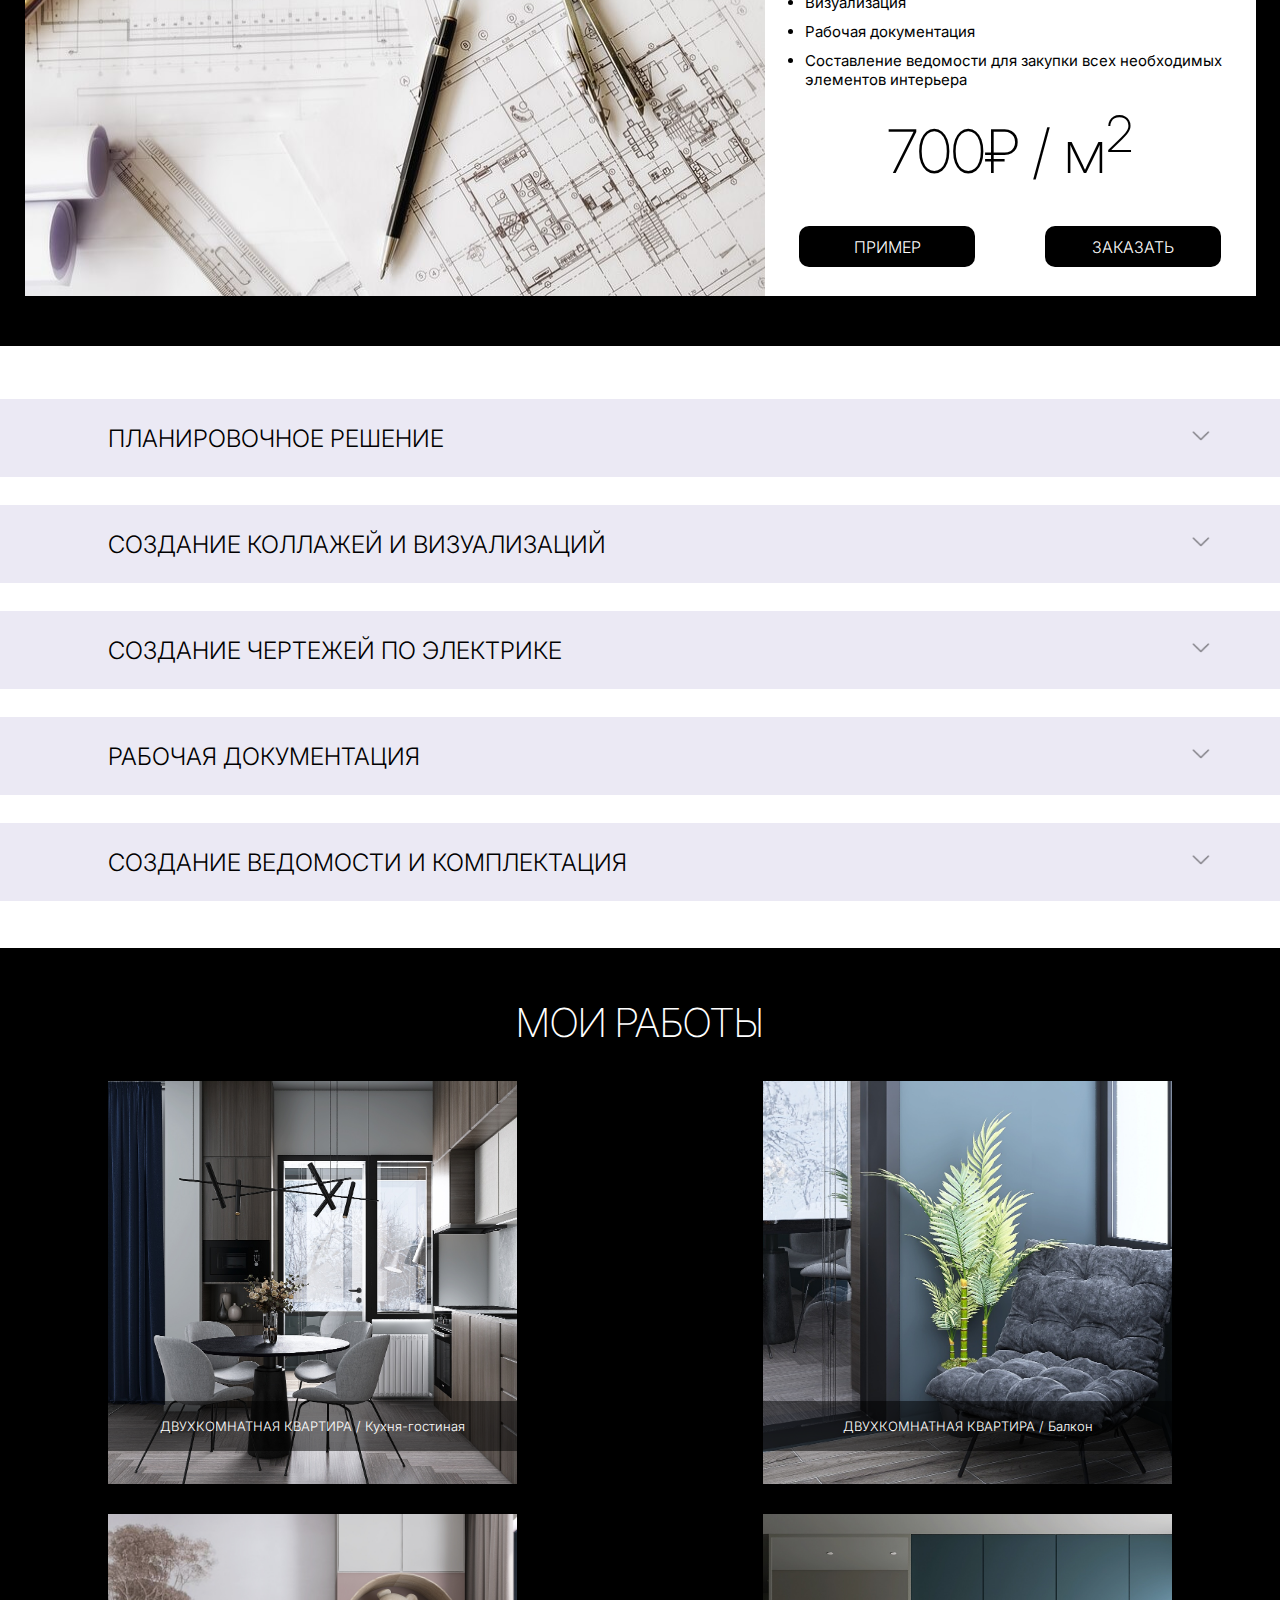
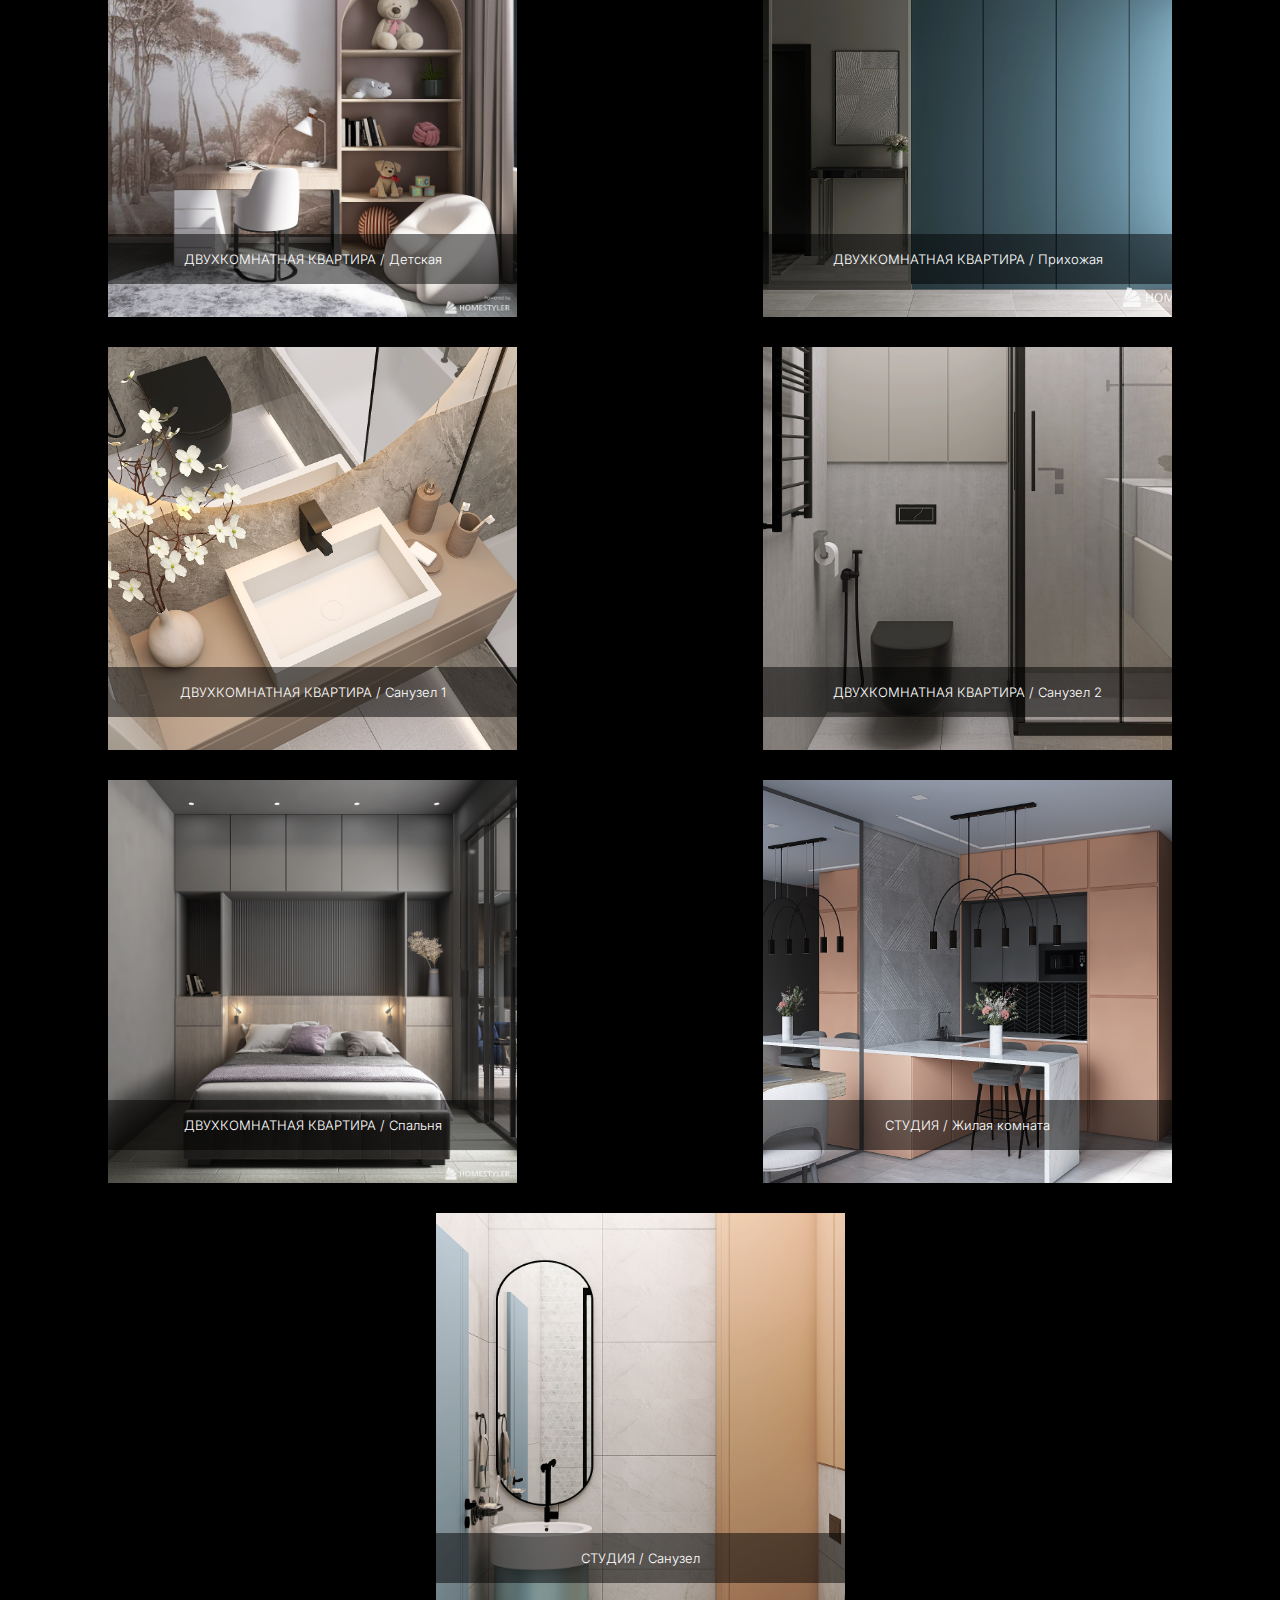
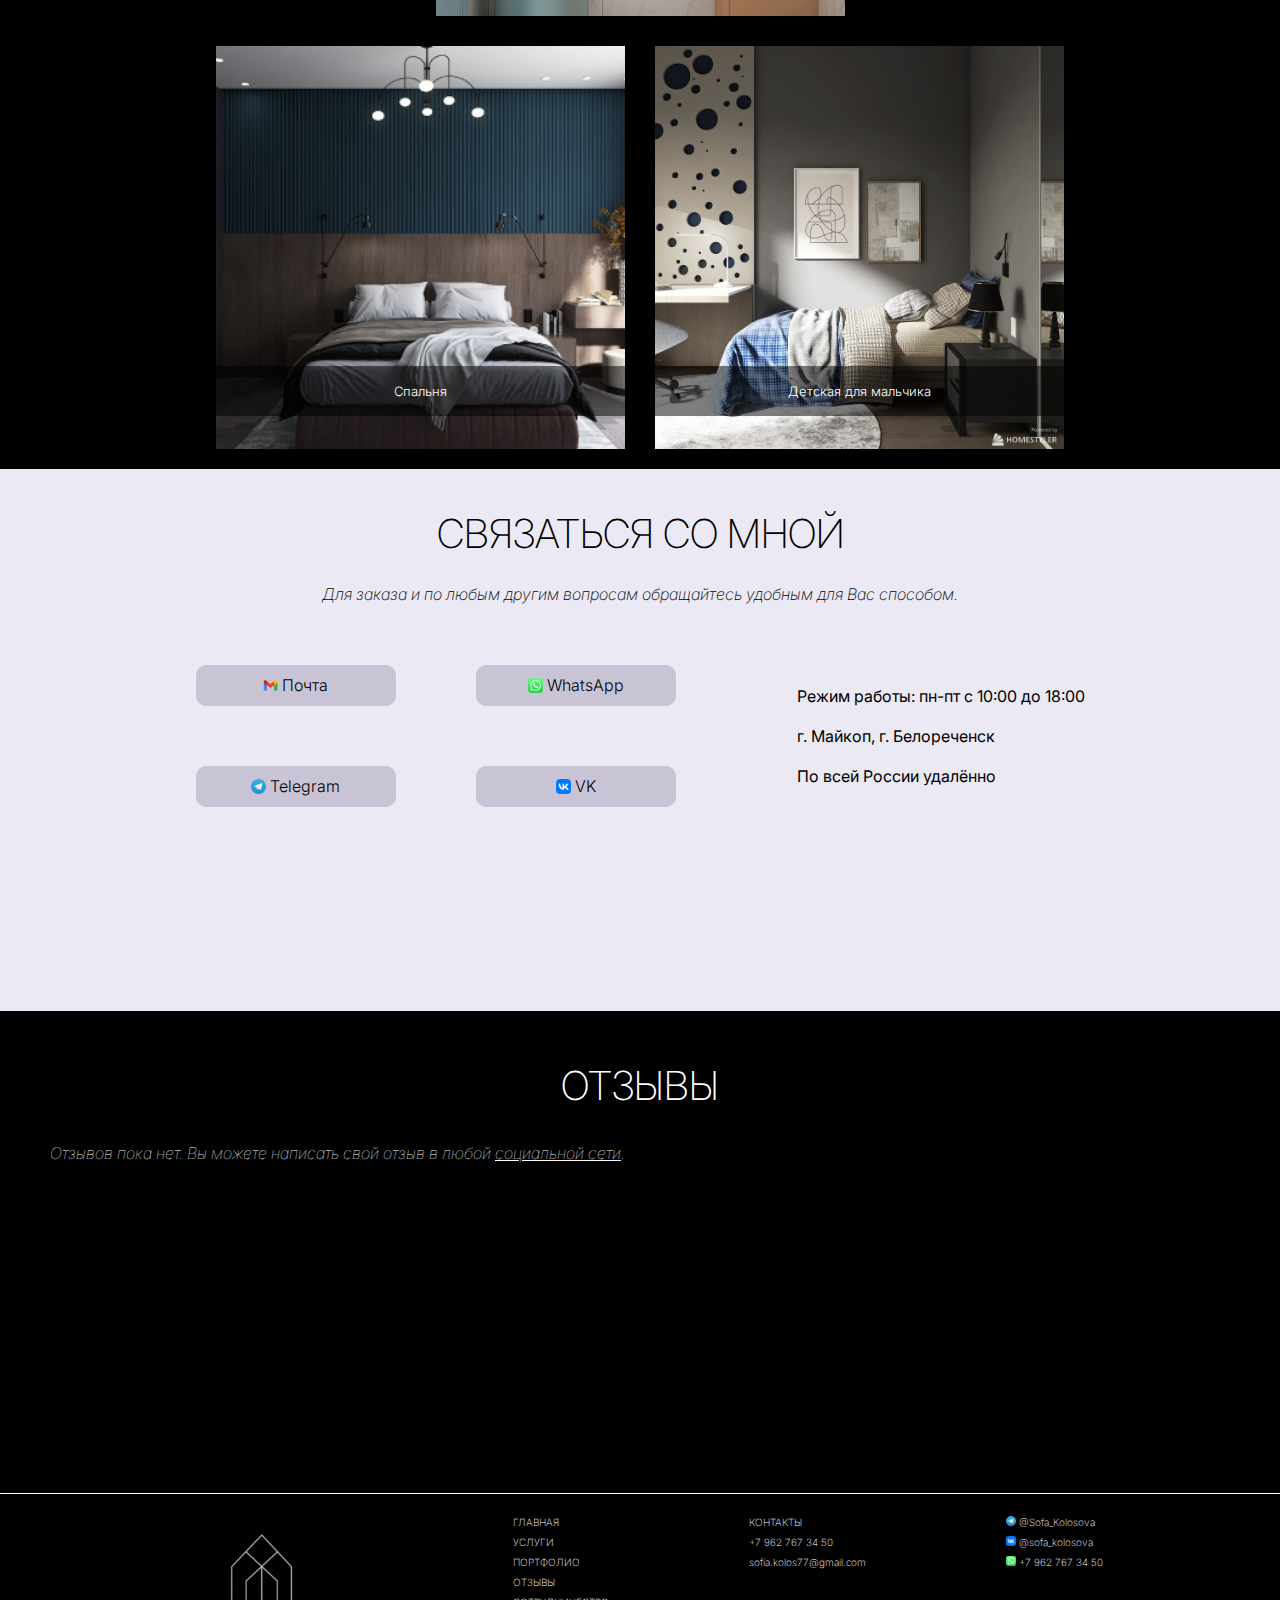
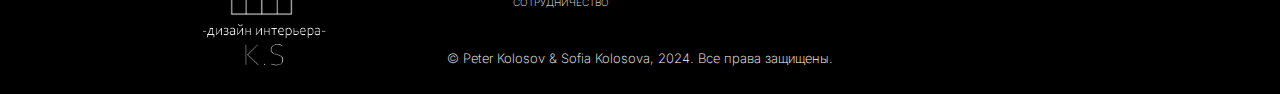
==== commit e4c6cc9d: "new logo" ====
--- a/work.html
+++ b/work.html
@@ -10,11 +10,22 @@
 	<link href="https://fonts.googleapis.com/css2?family=Inter:wght@100..900&display=swap" rel="stylesheet">
 	<script src="https://cdn.jsdelivr.net/npm/@fancyapps/ui@5.0/dist/fancybox/fancybox.umd.js"></script>
 	<link
-	rel="stylesheet"
-	href="https://cdn.jsdelivr.net/npm/@fancyapps/ui@5.0/dist/fancybox/fancybox.css"
+		rel="stylesheet"
+		href="https://cdn.jsdelivr.net/npm/@fancyapps/ui@5.0/dist/fancybox/fancybox.css"
 	/>
 	<link rel="stylesheet" href="style.css">
 	<link rel="stylesheet" href="css/works.css">
+	<link rel="shortcut icon" href="images/logos/loggo.ico" type="image/x-icon">
+
+	<!-- Google tag (gtag.js) -->
+	<script async src="https://www.googletagmanager.com/gtag/js?id=G-XSK54KFWRT"></script>
+	<script>
+	window.dataLayer = window.dataLayer || [];
+	function gtag(){dataLayer.push(arguments);}
+	gtag('js', new Date());
+
+	gtag('config', 'G-XSK54KFWRT');
+	</script>
 </head>
 <body>
 	<header>
@@ -26,4 +37,4 @@
 
 	<script src="js/works.js"></script>
 </body>
-</html>+</html>
--- a/style.css
+++ b/style.css
@@ -56,7 +56,9 @@
 	top: -10px;
 	left: -10px;
 	/* filter: brightness(1.4); */
-	object-fit: contain;
+	object-fit: cover;
+	width: 100%;
+	height: 100%;
 	scale: 0.9;
 }
 
@@ -617,6 +619,7 @@
 	gap: 100px;
 	overflow: hidden;
 	height: 200px;
+	position: relative;
 }
 
 footer .logo {
@@ -631,10 +634,12 @@
 footer .logo img {
 	scale: 0.8;
 	position: absolute;
-	top: -20px;
+	/* top: -20px; */
 	left: -20px;
 	object-fit: contain;
 	padding: 5px;
+	width: 100%;
+	height: 100%;
 }
 
 footer .links {
@@ -656,4 +661,14 @@
 footer .icon {
 	width: 10px;
 	height: 10px;
-}+}
+
+footer .copyright {
+	color: #FFF;
+	position: absolute;
+	bottom: 20px;
+	left: 50%;
+	transform: translate(-50%, -50%);
+	font-weight: 200;
+	font-size: 13px;
+}
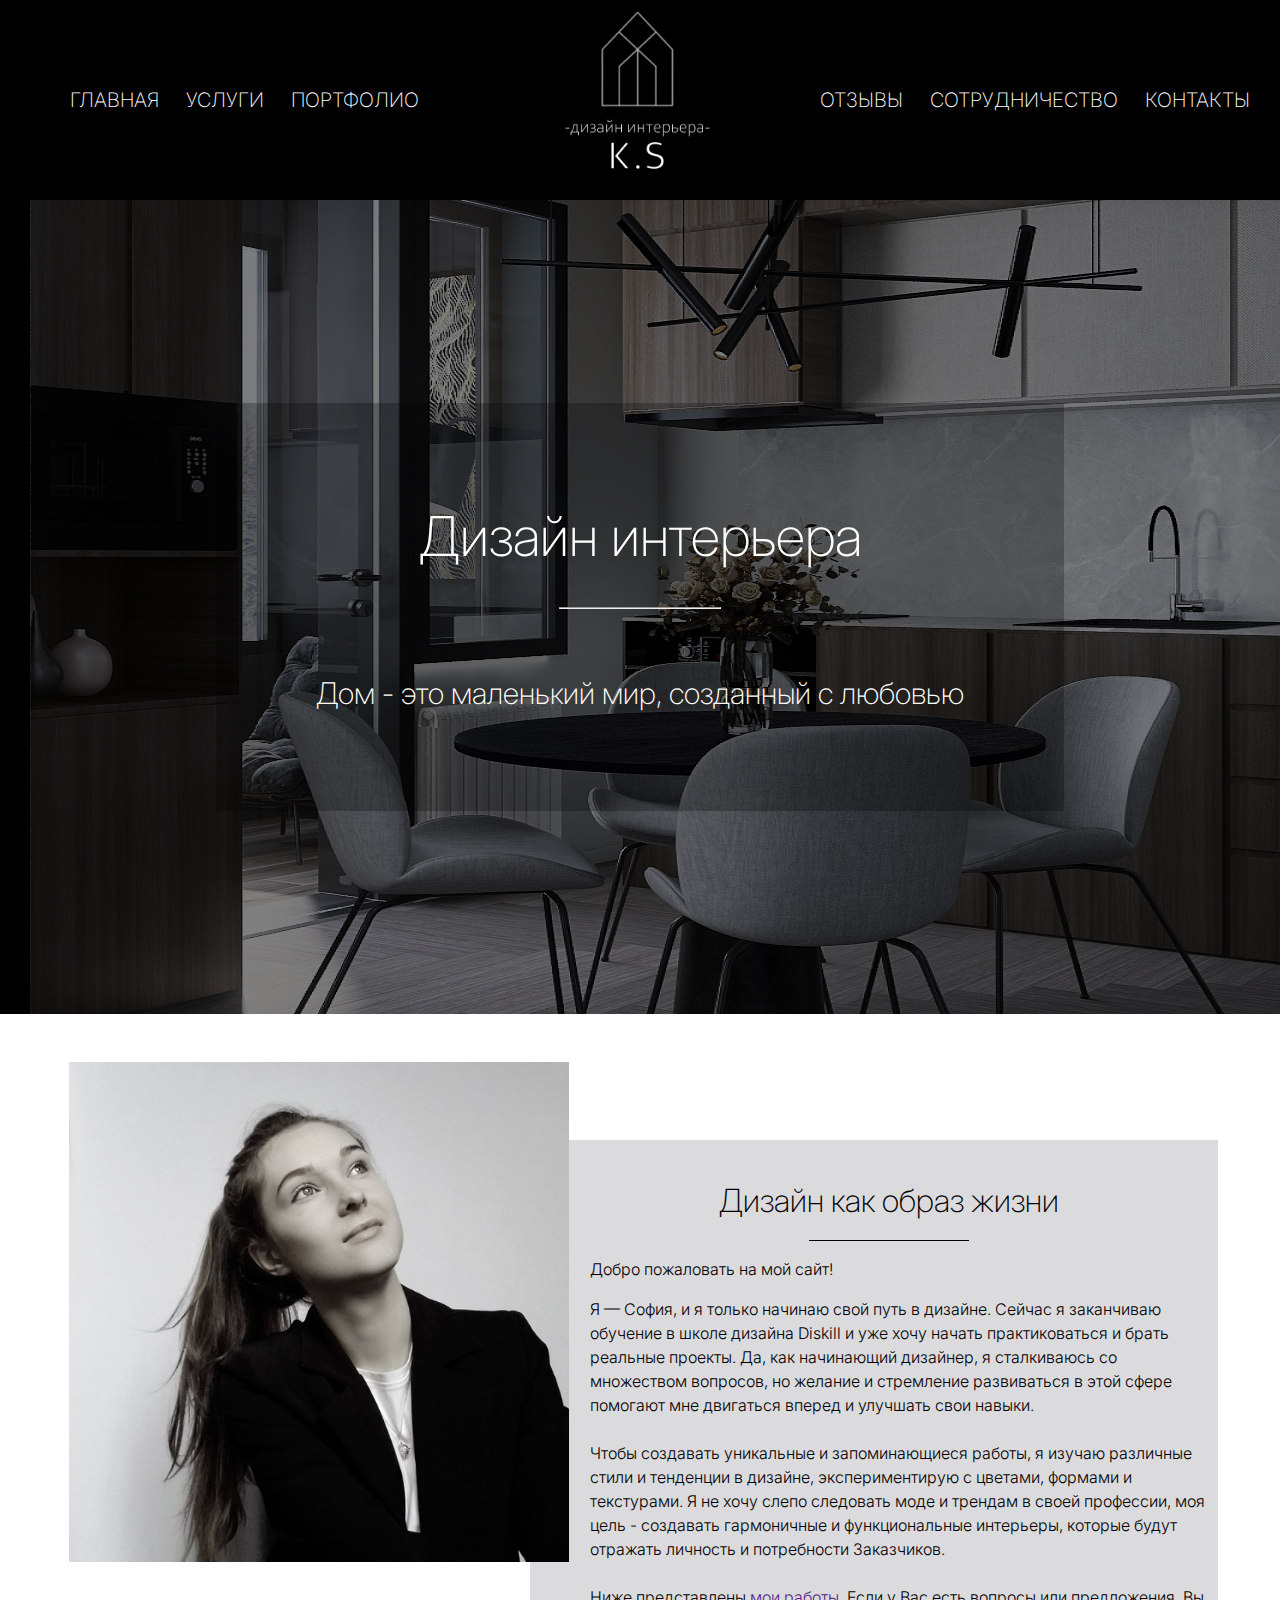
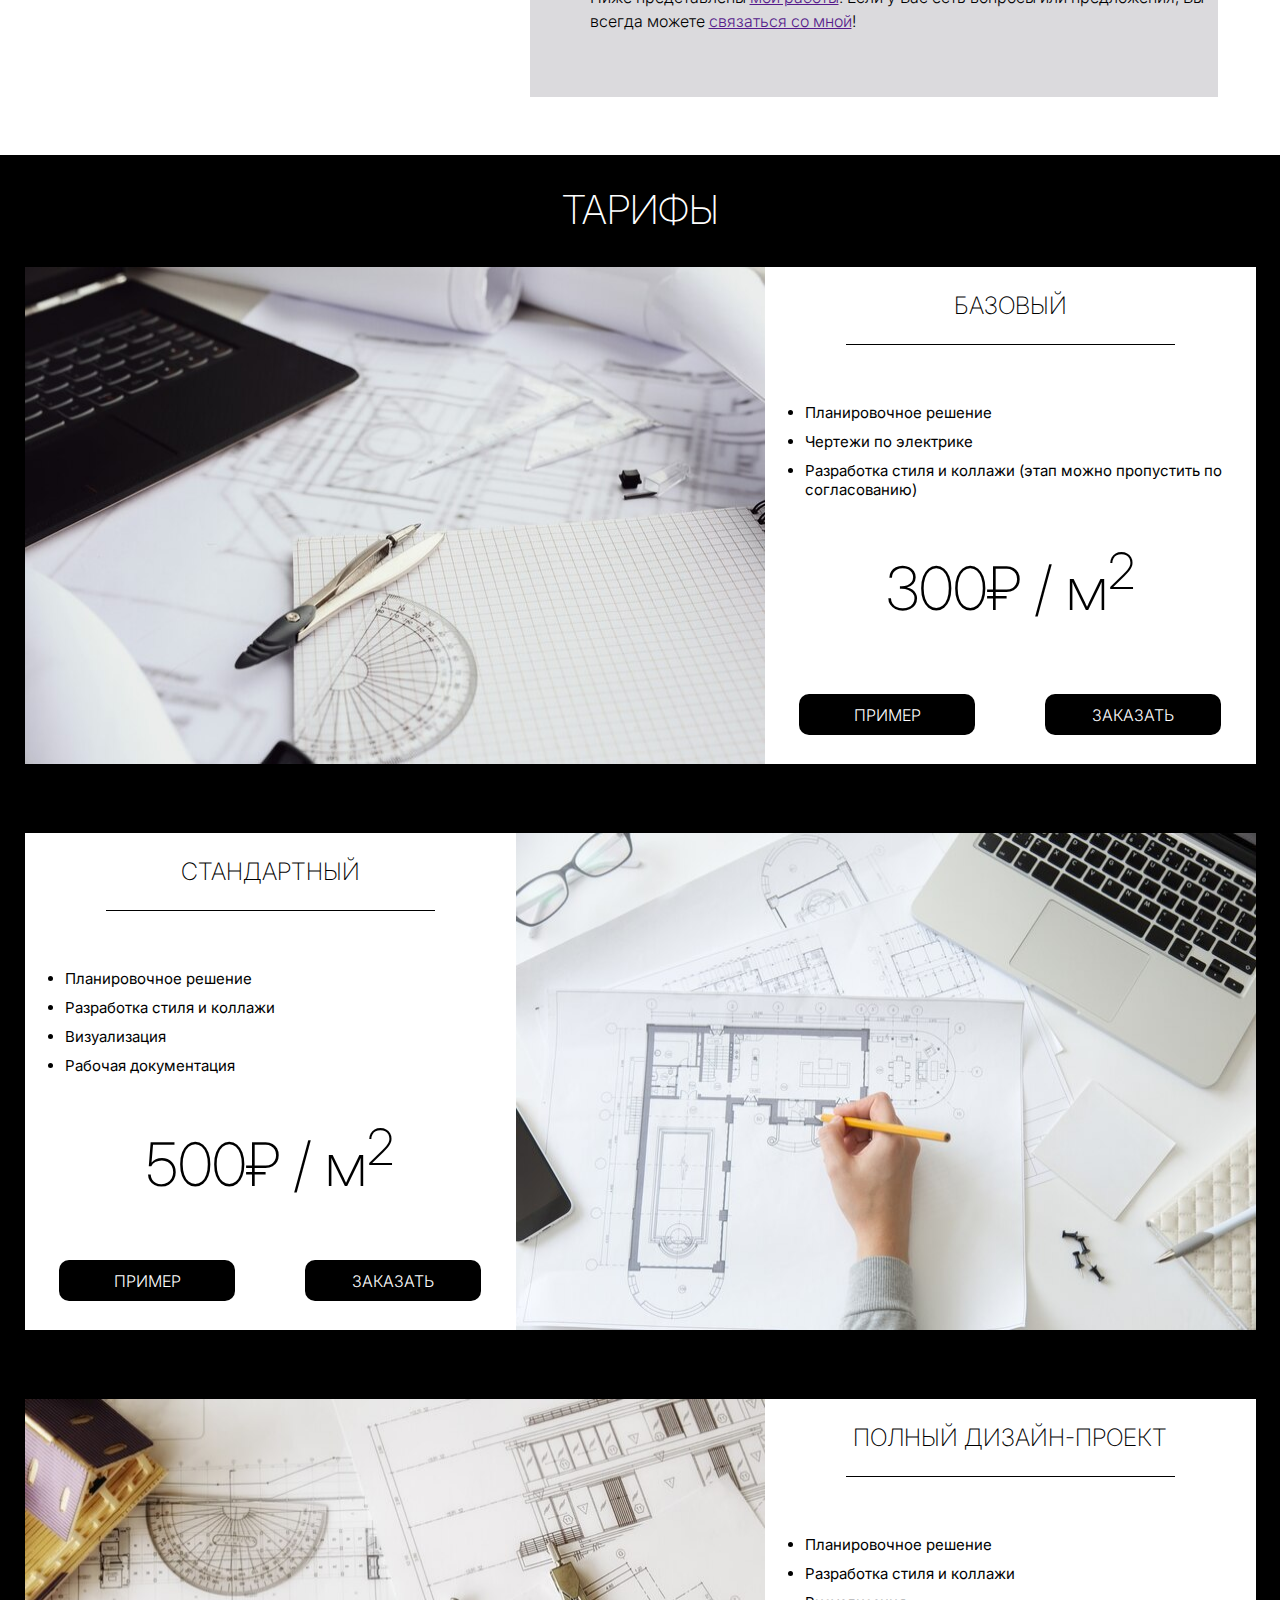
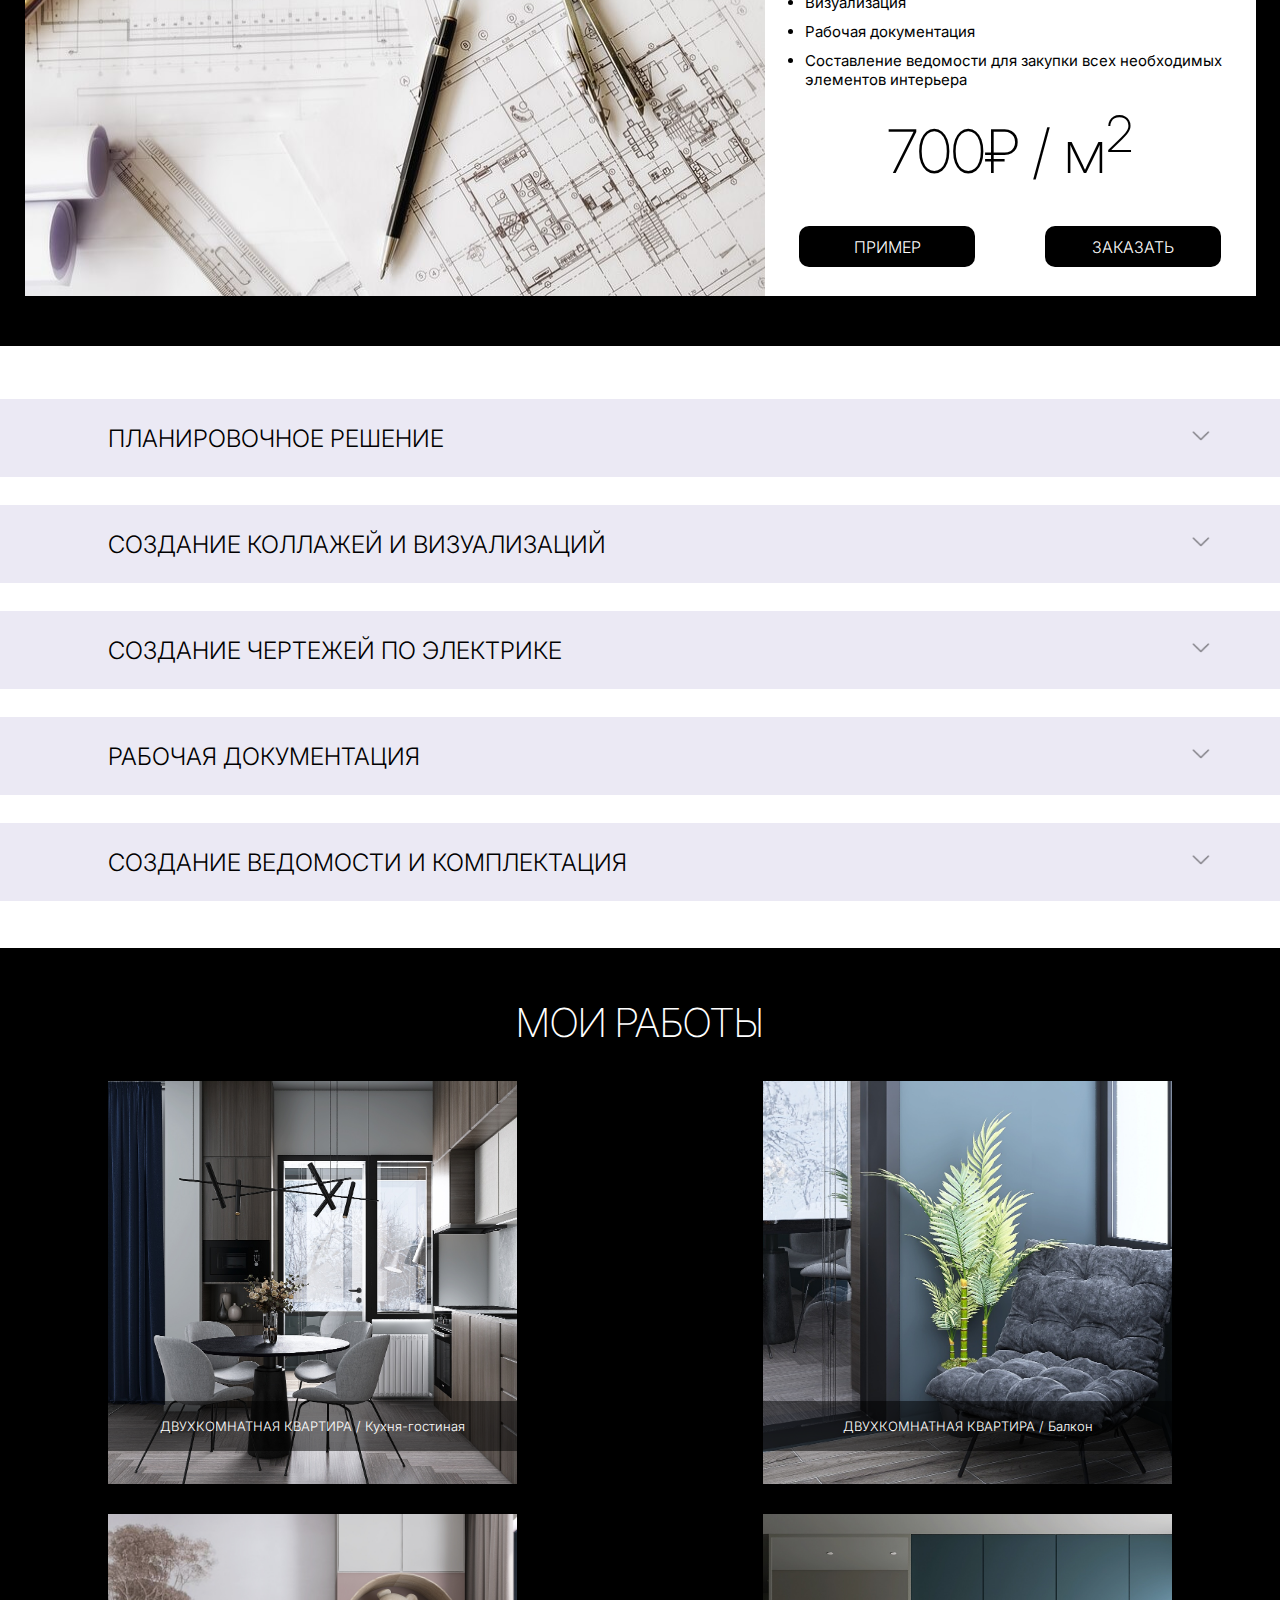
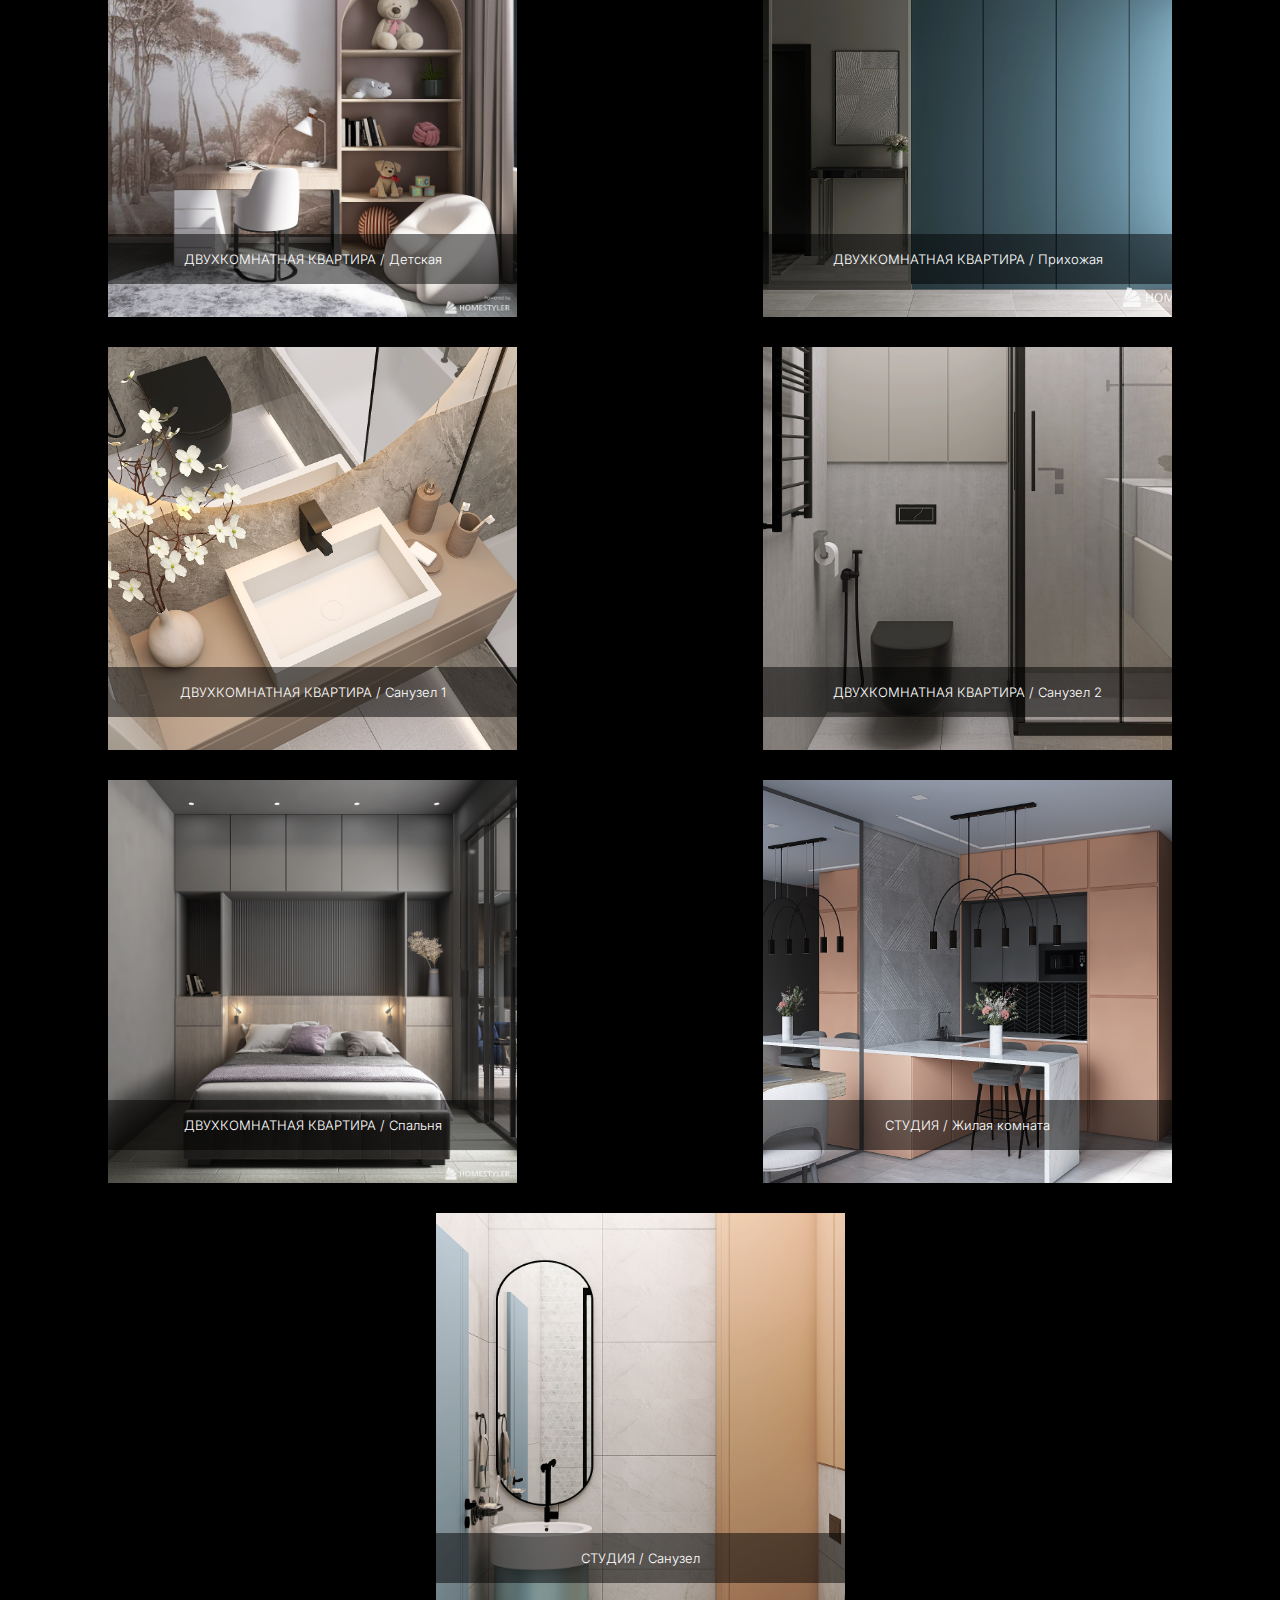
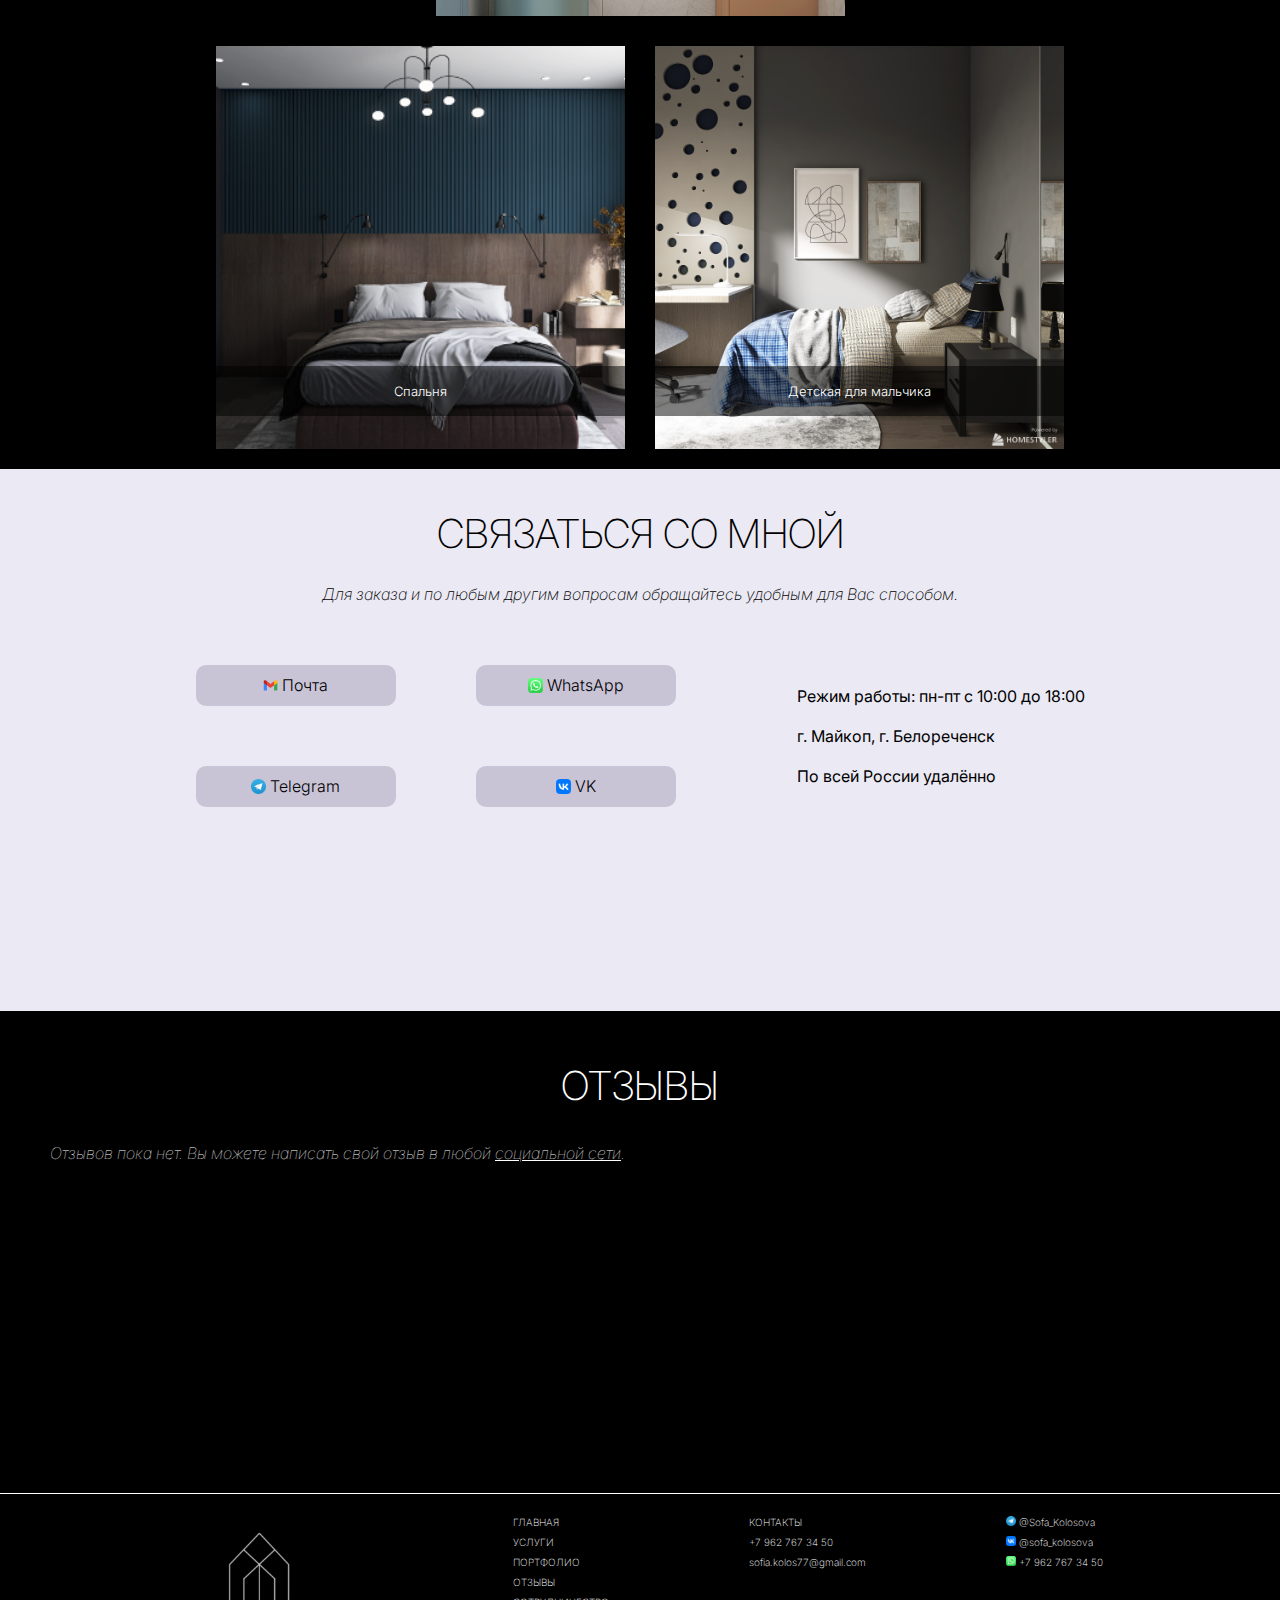
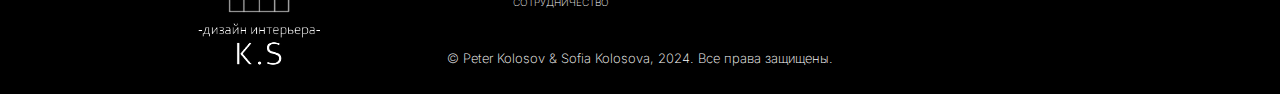
==== commit 657f85d4: "logo" ====
--- a/work.html
+++ b/work.html
@@ -15,7 +15,7 @@
 	/>
 	<link rel="stylesheet" href="style.css">
 	<link rel="stylesheet" href="css/works.css">
-	<link rel="shortcut icon" href="images/logos/loggo.ico" type="image/x-icon">
+	<link rel="shortcut icon" href="images/logoHouse.ico" type="image/x-icon">
 
 	<!-- Google tag (gtag.js) -->
 	<script async src="https://www.googletagmanager.com/gtag/js?id=G-XSK54KFWRT"></script>
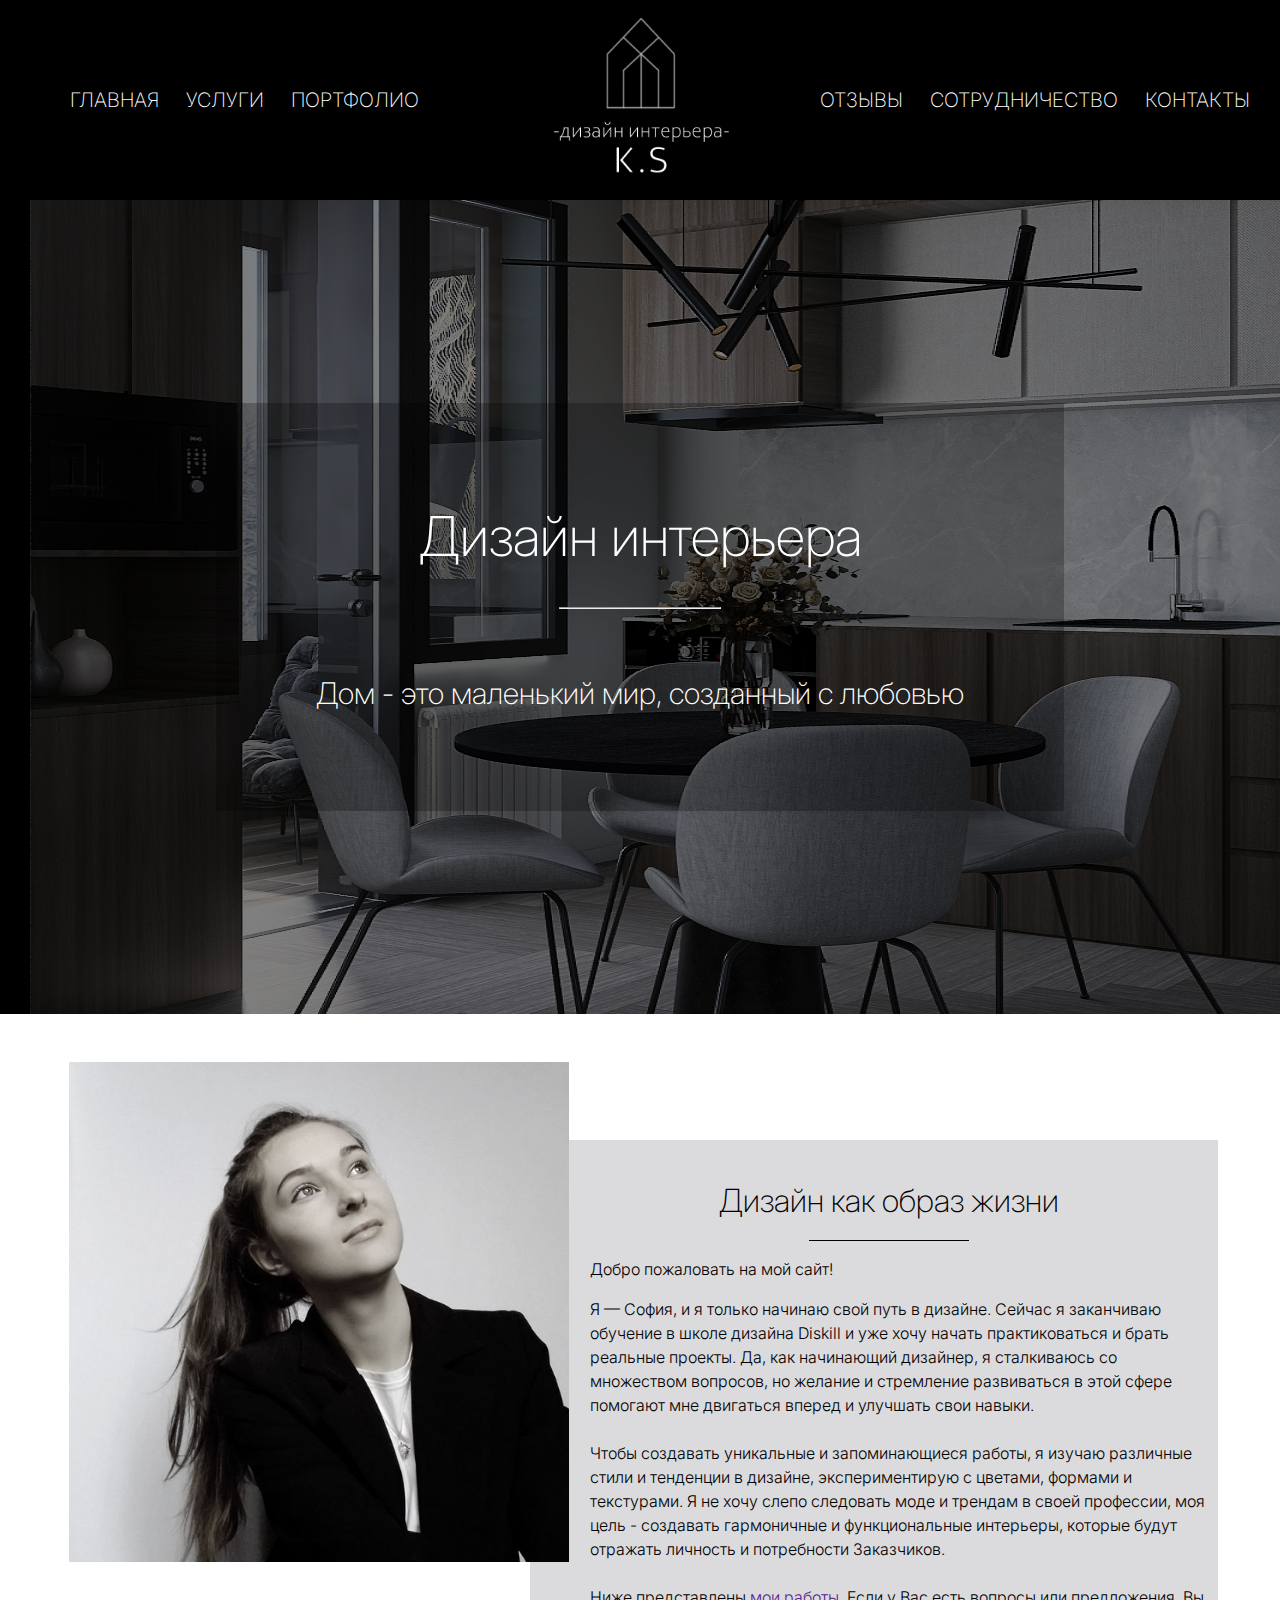
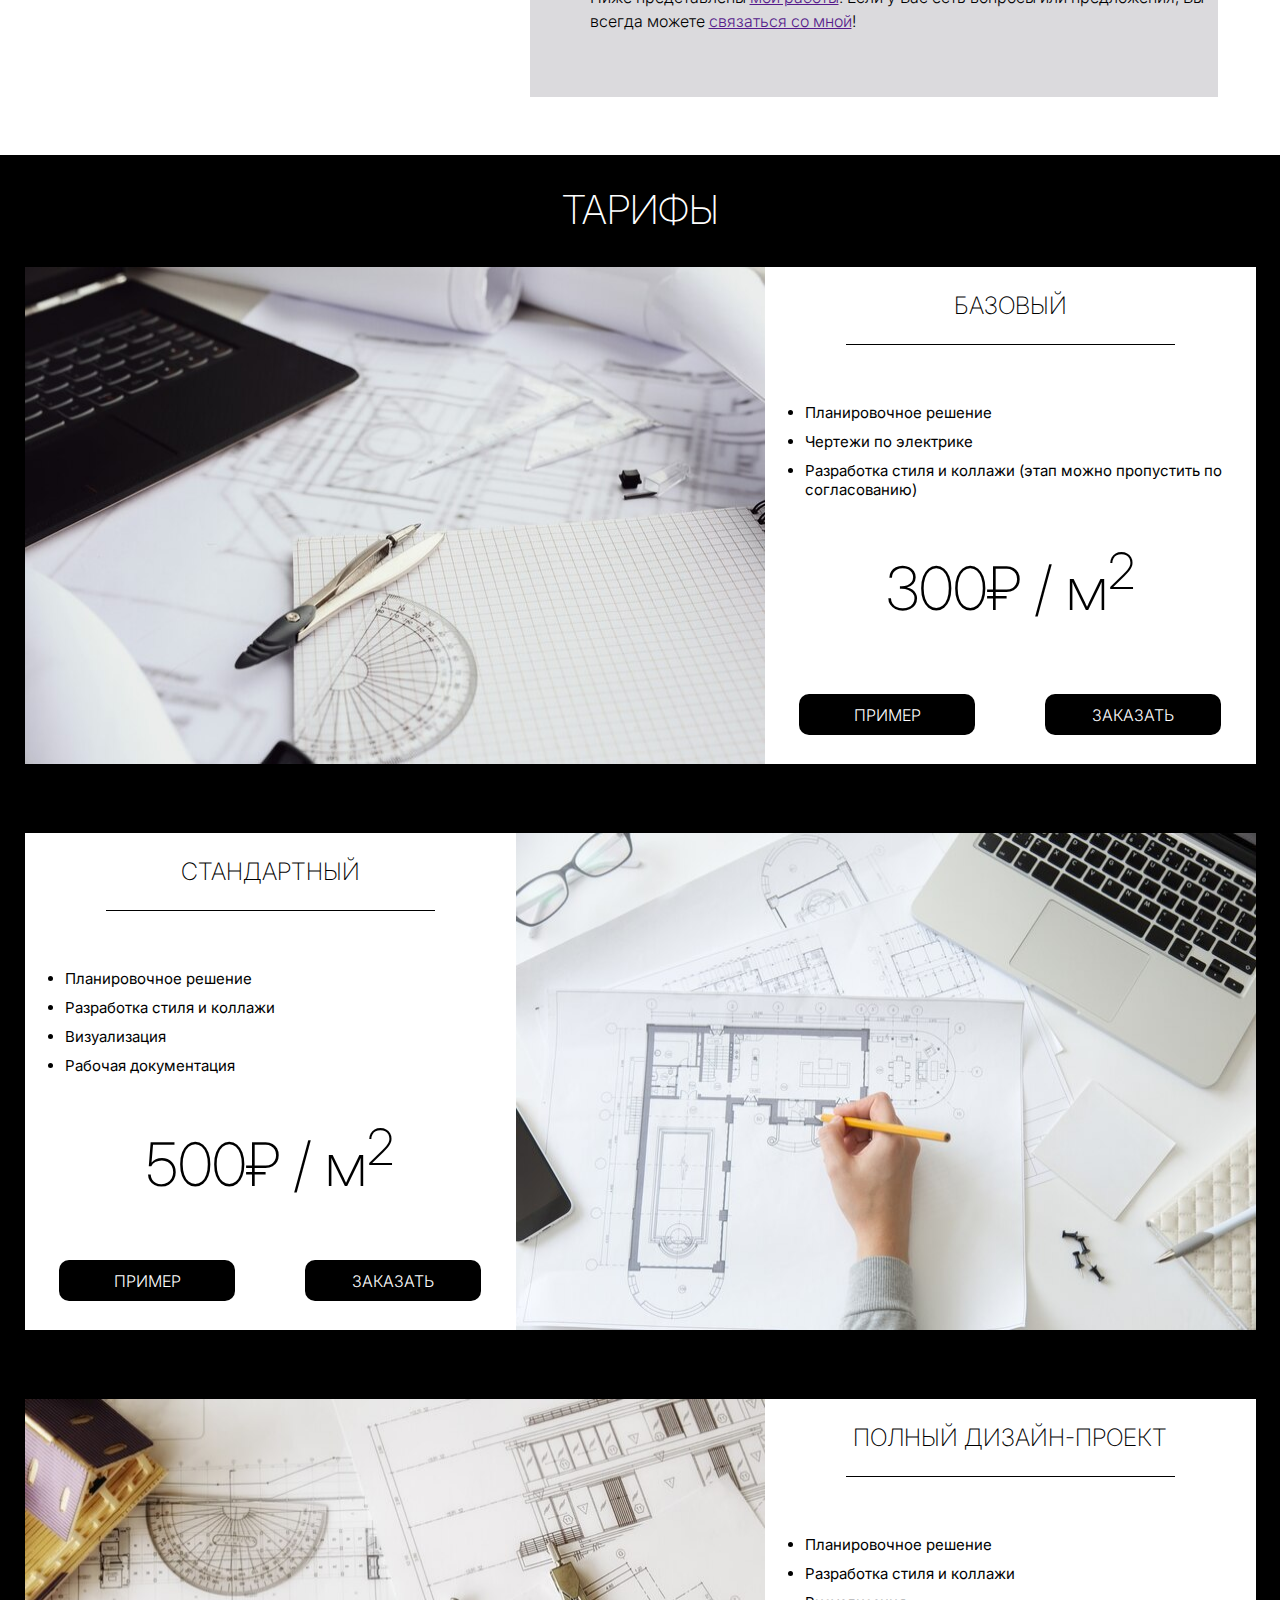
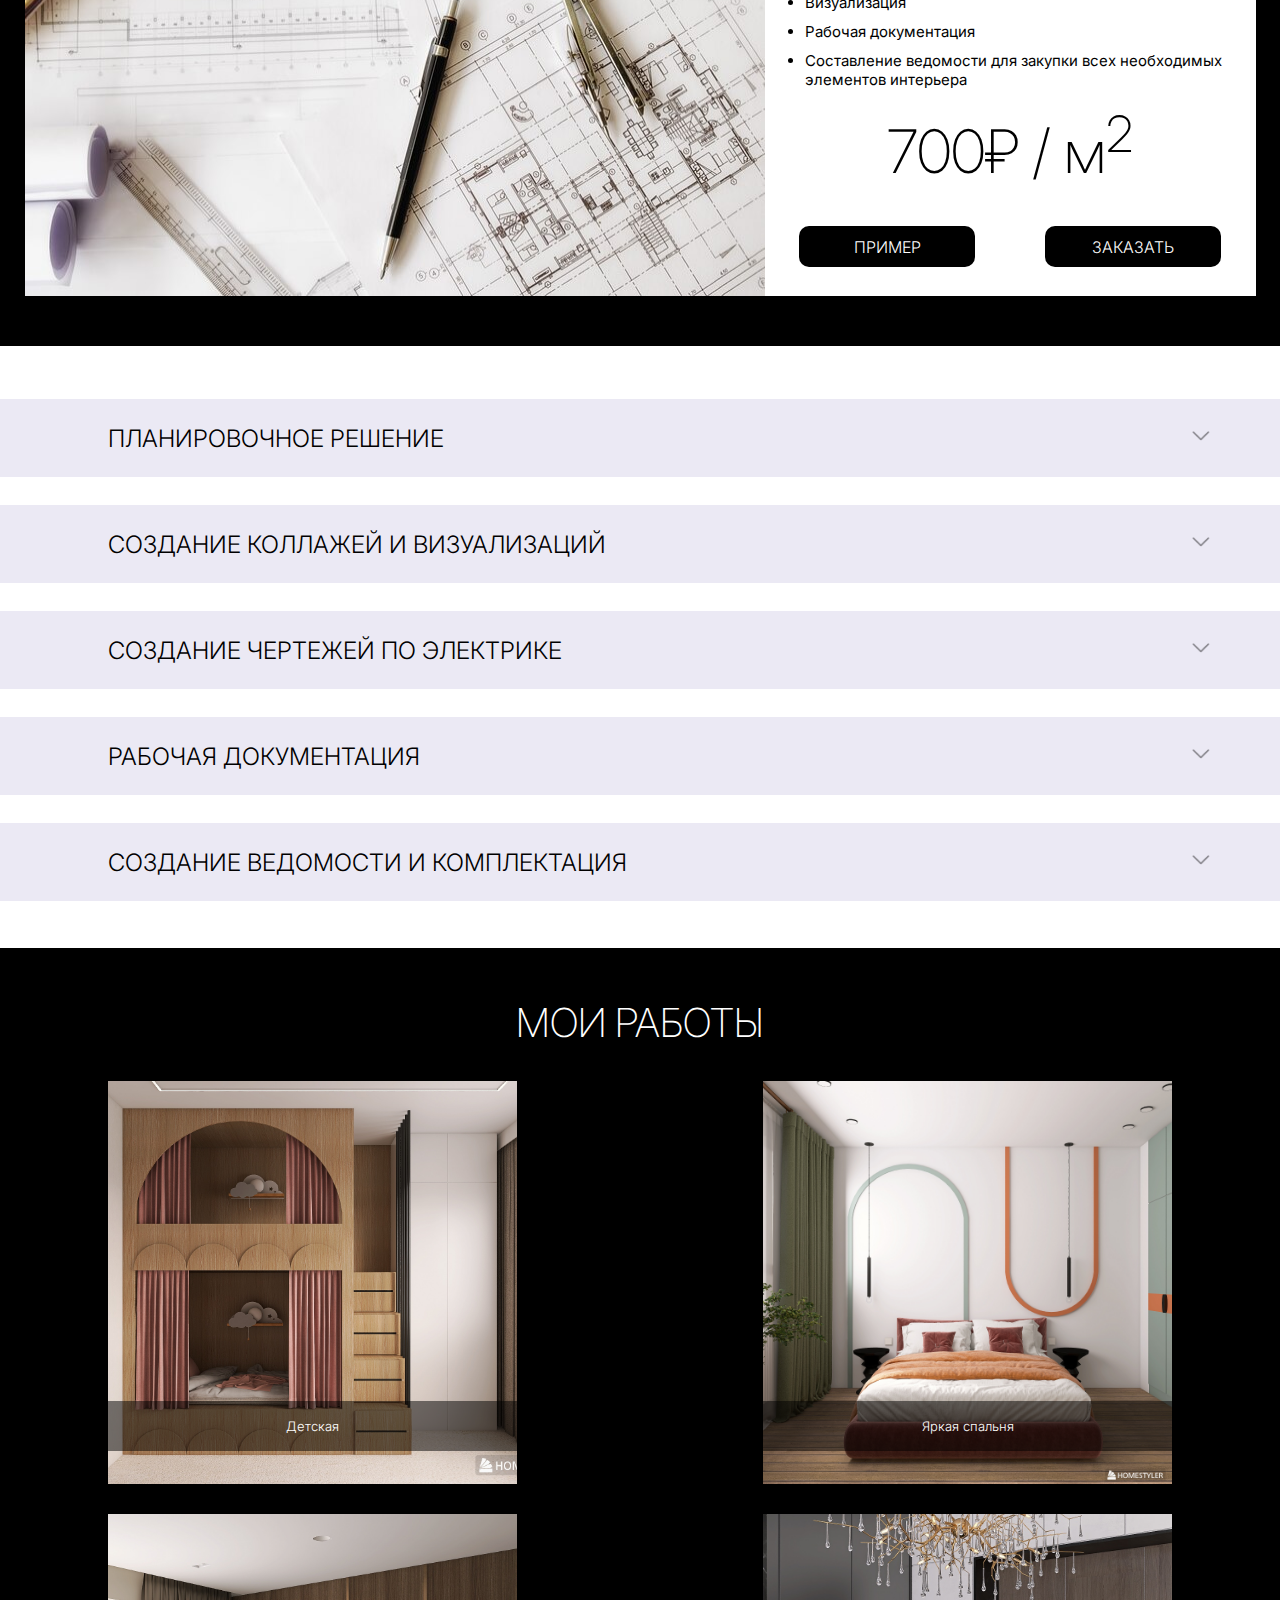
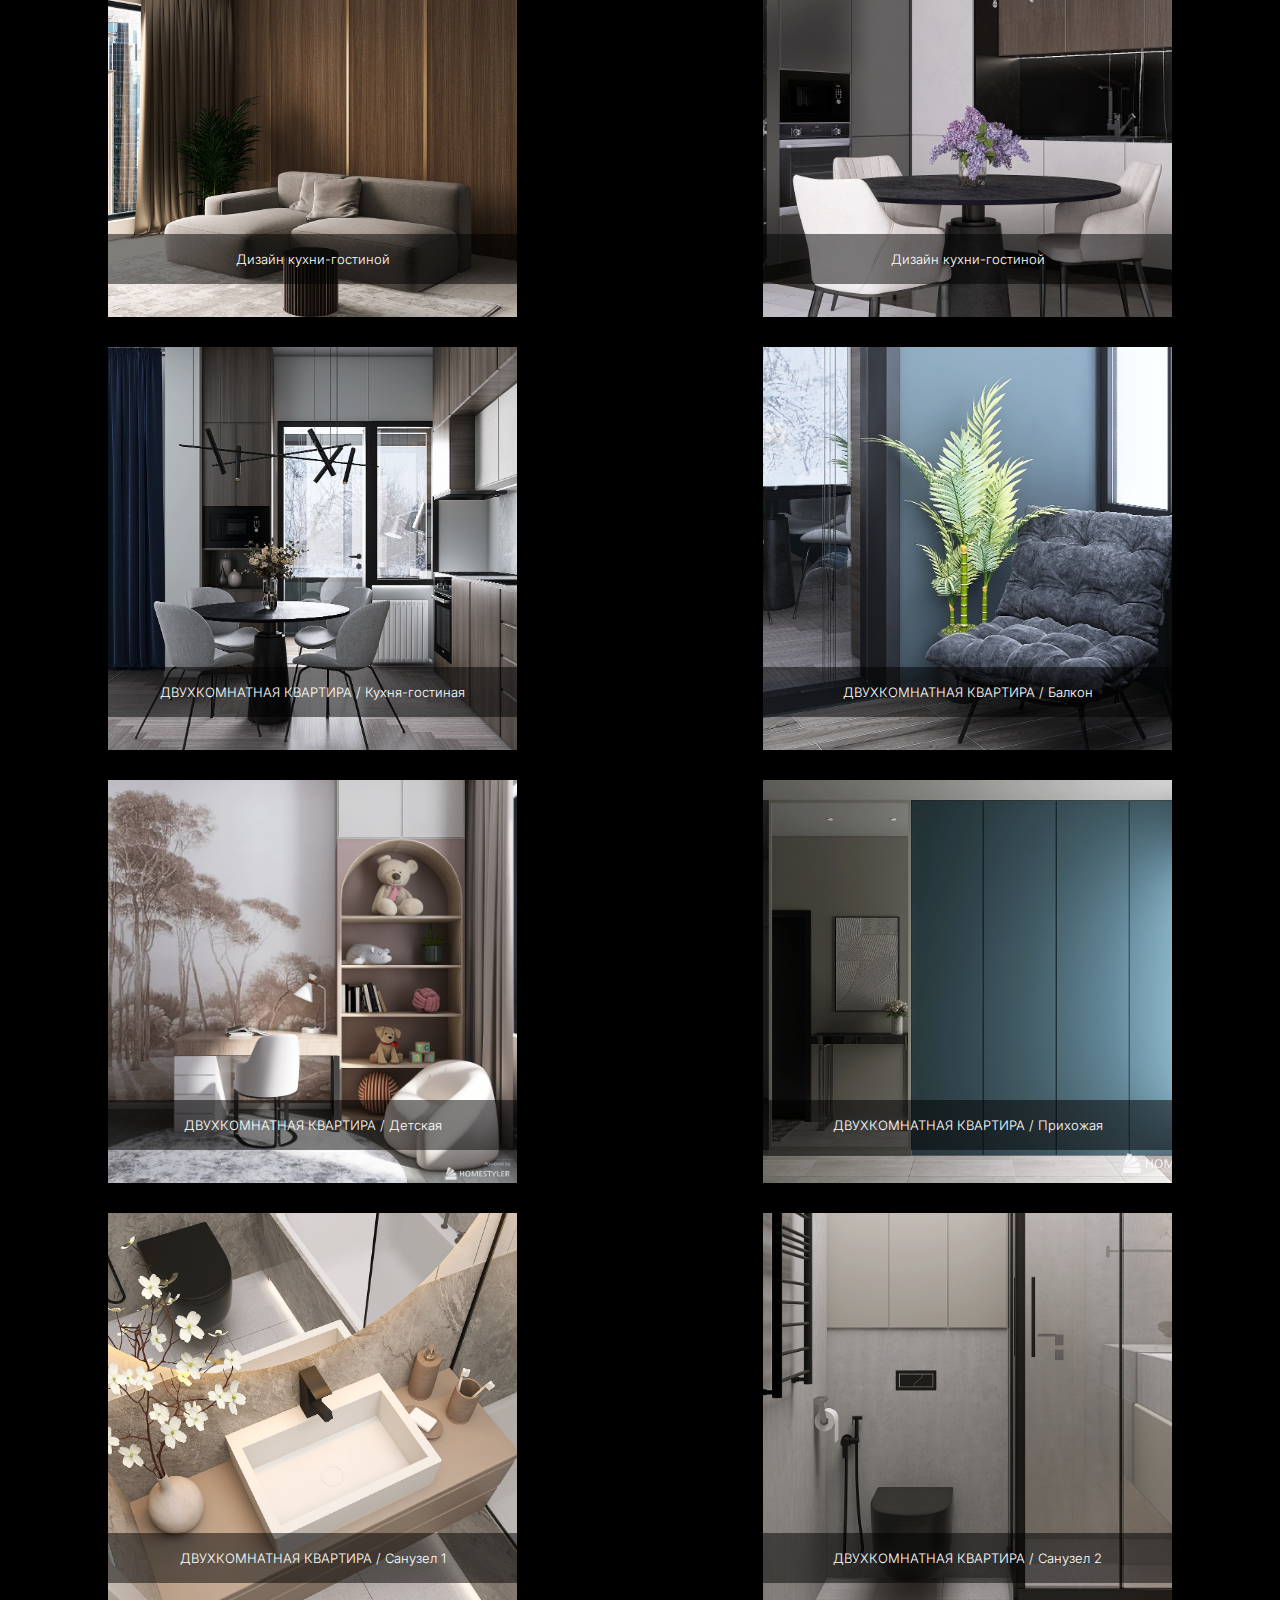
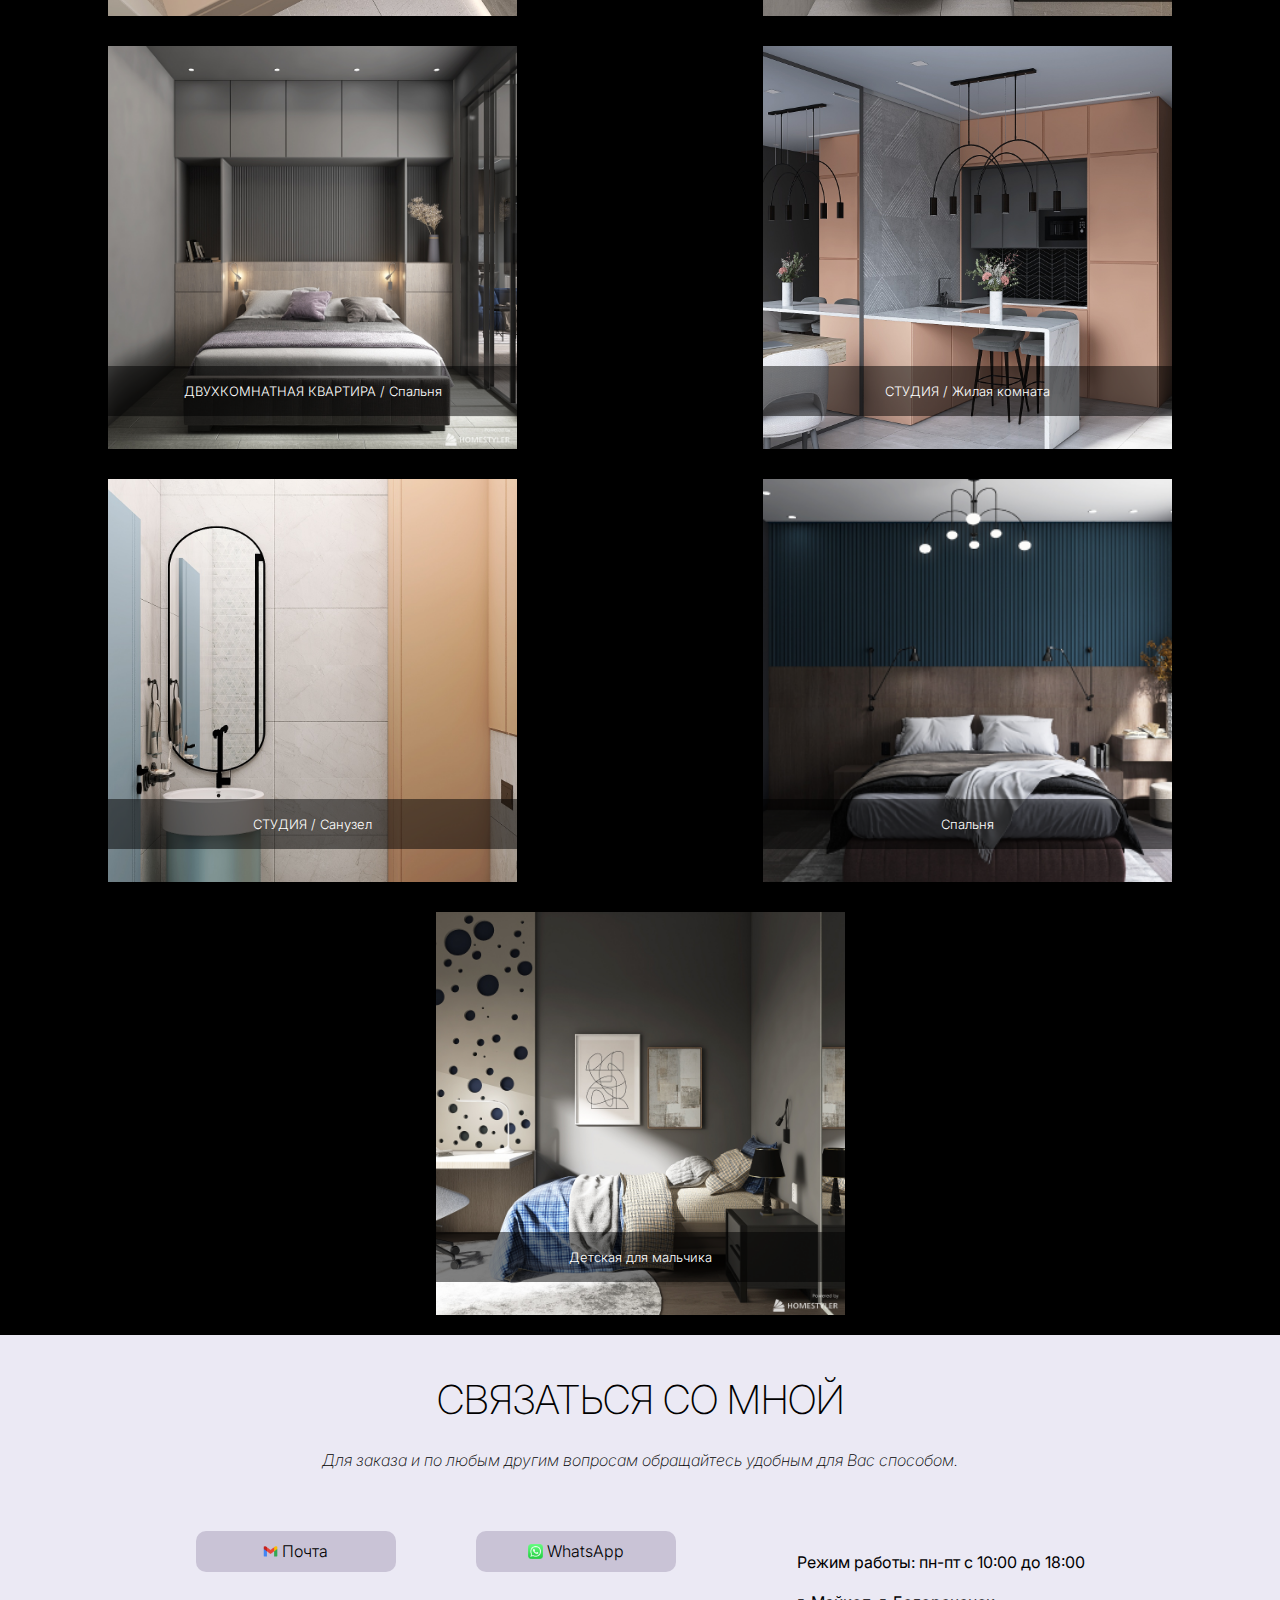
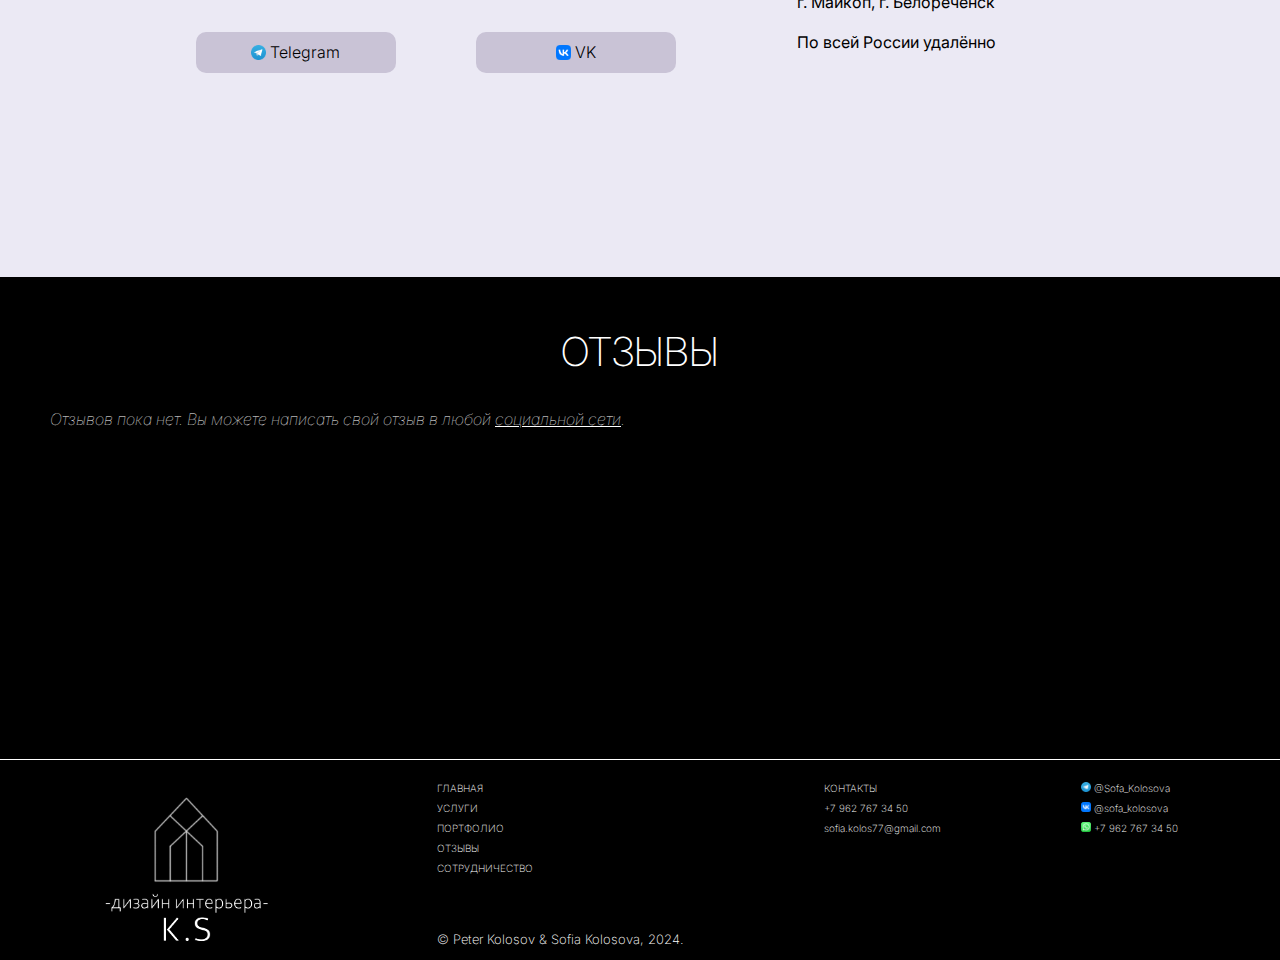
==== commit 65667296: "new work" ====
--- a/work.html
+++ b/work.html
@@ -29,7 +29,7 @@
 </head>
 <body>
 	<header>
-		<h1>My-Work</h1>
+		<h1>Пожалуйста, включите JavaScript.</h1>
 	</header>
 	<div class="close">&times;</div>
 
--- a/style.css
+++ b/style.css
@@ -462,6 +462,8 @@
 	cursor: pointer;
 }
 
+
+
 .works .card .overlay {
 	position: absolute;
 	top: 0;
@@ -632,7 +634,7 @@
 }
 
 footer .logo img {
-	scale: 0.8;
+	/* scale: 0.8; */
 	position: absolute;
 	/* top: -20px; */
 	left: -20px;
@@ -664,11 +666,18 @@
 }
 
 footer .copyright {
+	display: inline-block;
 	color: #FFF;
+	transform: translateY(52px);
+	font-weight: 200;
+	font-size: 13px;
+}
+
+footer .copyright.mobile-show {
+	display: none;
 	position: absolute;
 	bottom: 20px;
 	left: 50%;
-	transform: translate(-50%, -50%);
-	font-weight: 200;
-	font-size: 13px;
-}
+	min-width: 300px;
+	transform: translate(-50%, 50%)
+}
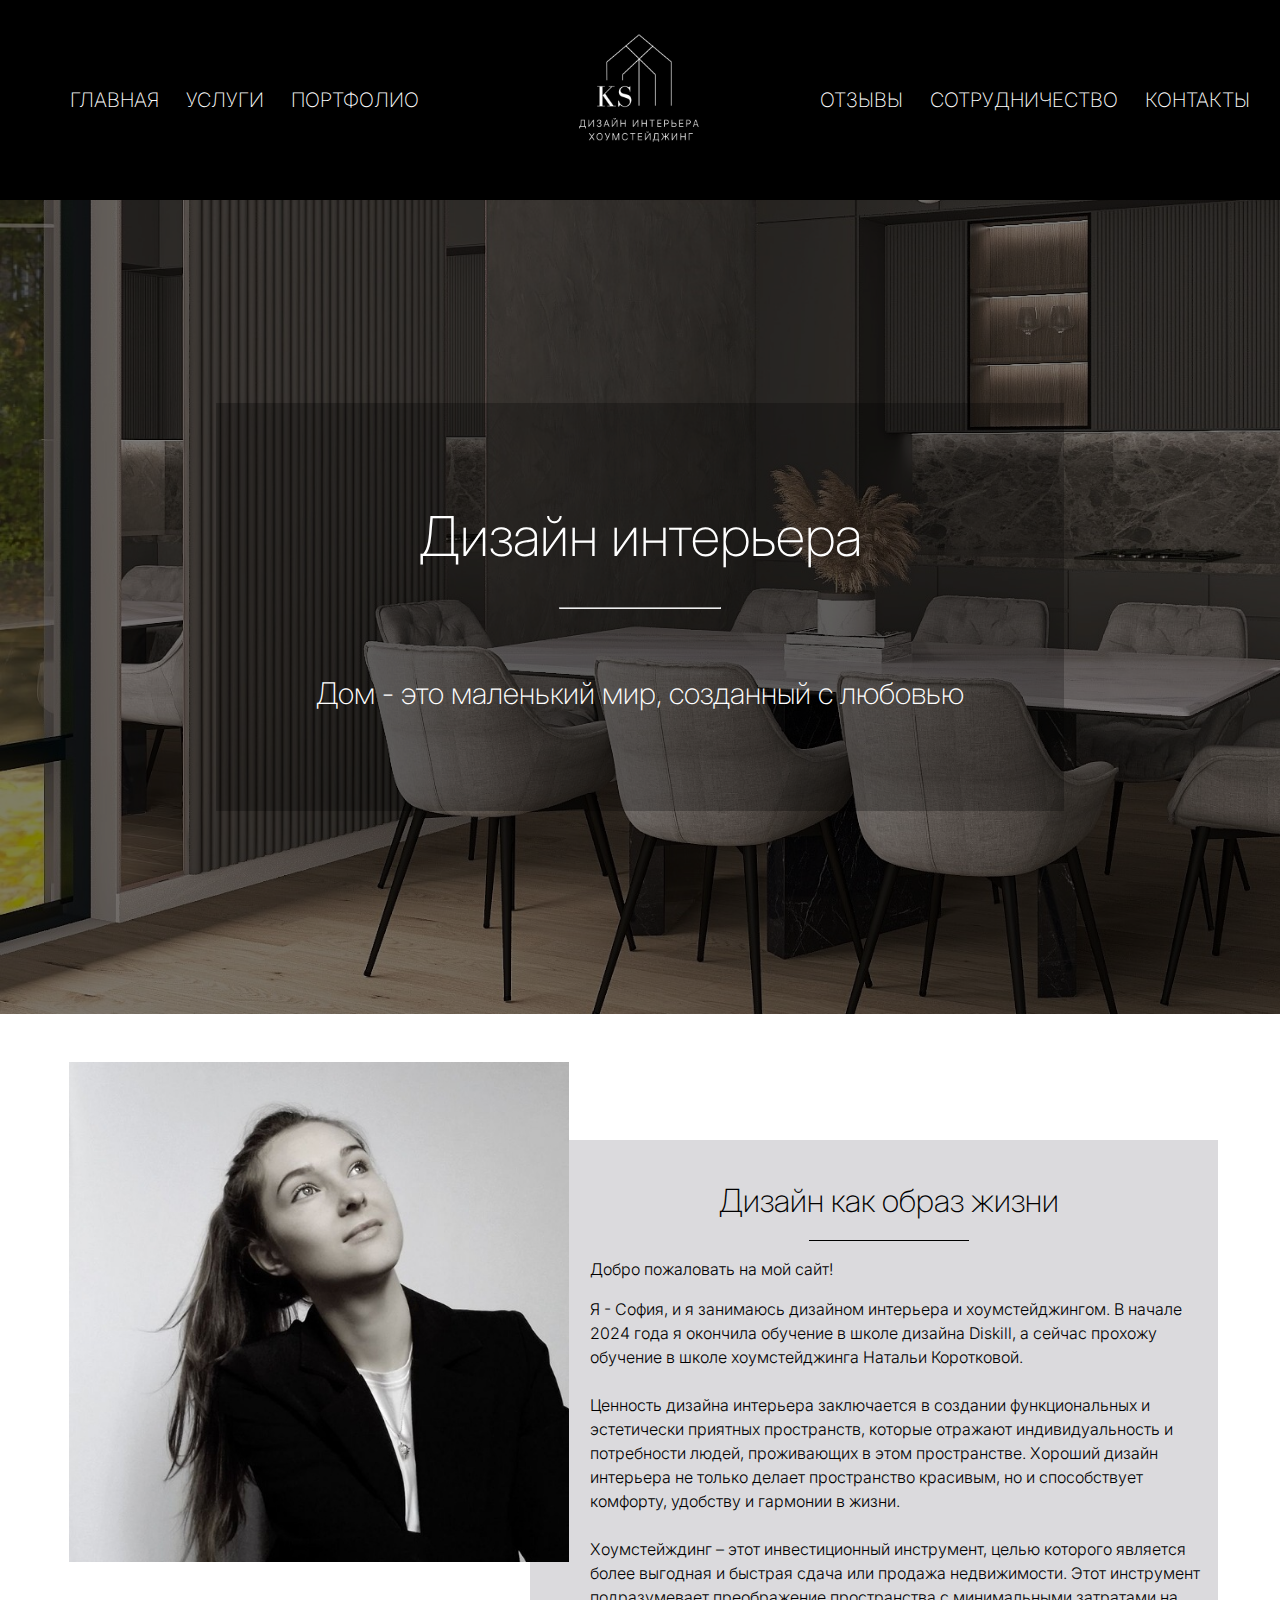
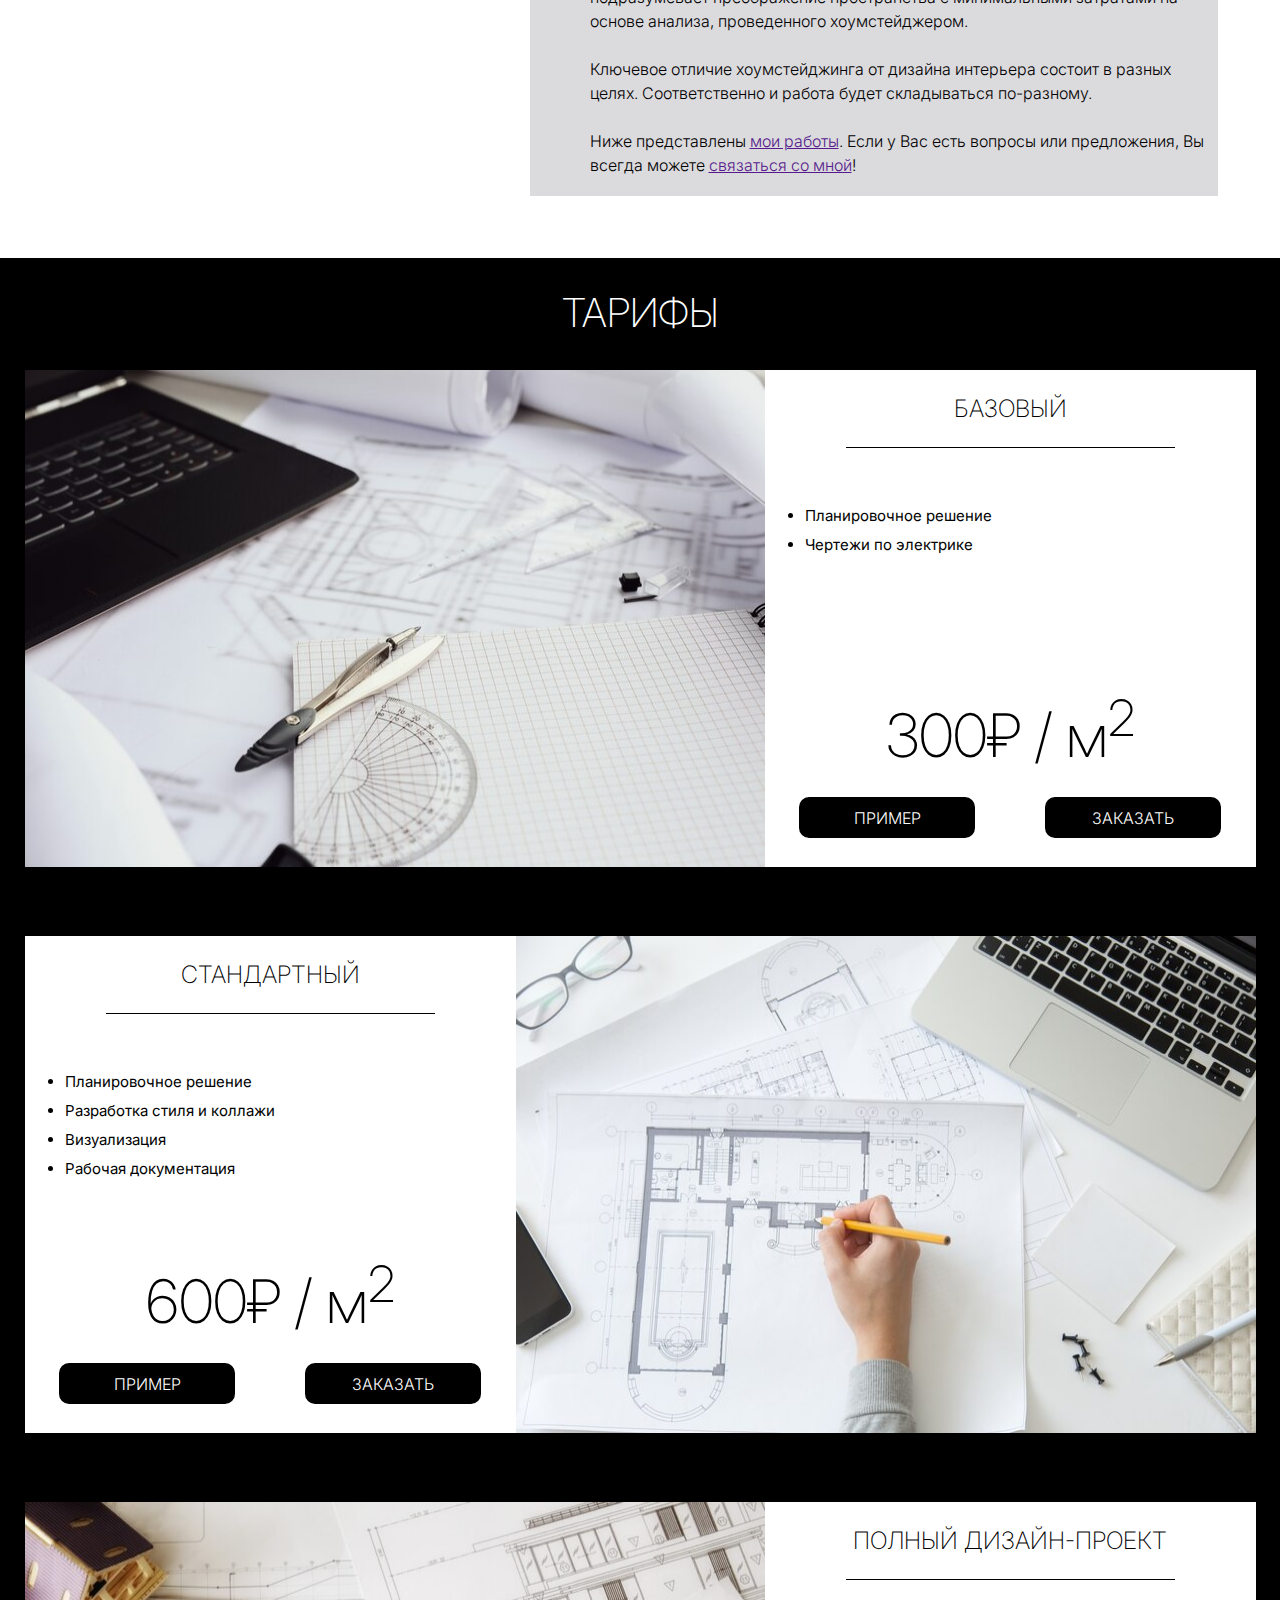
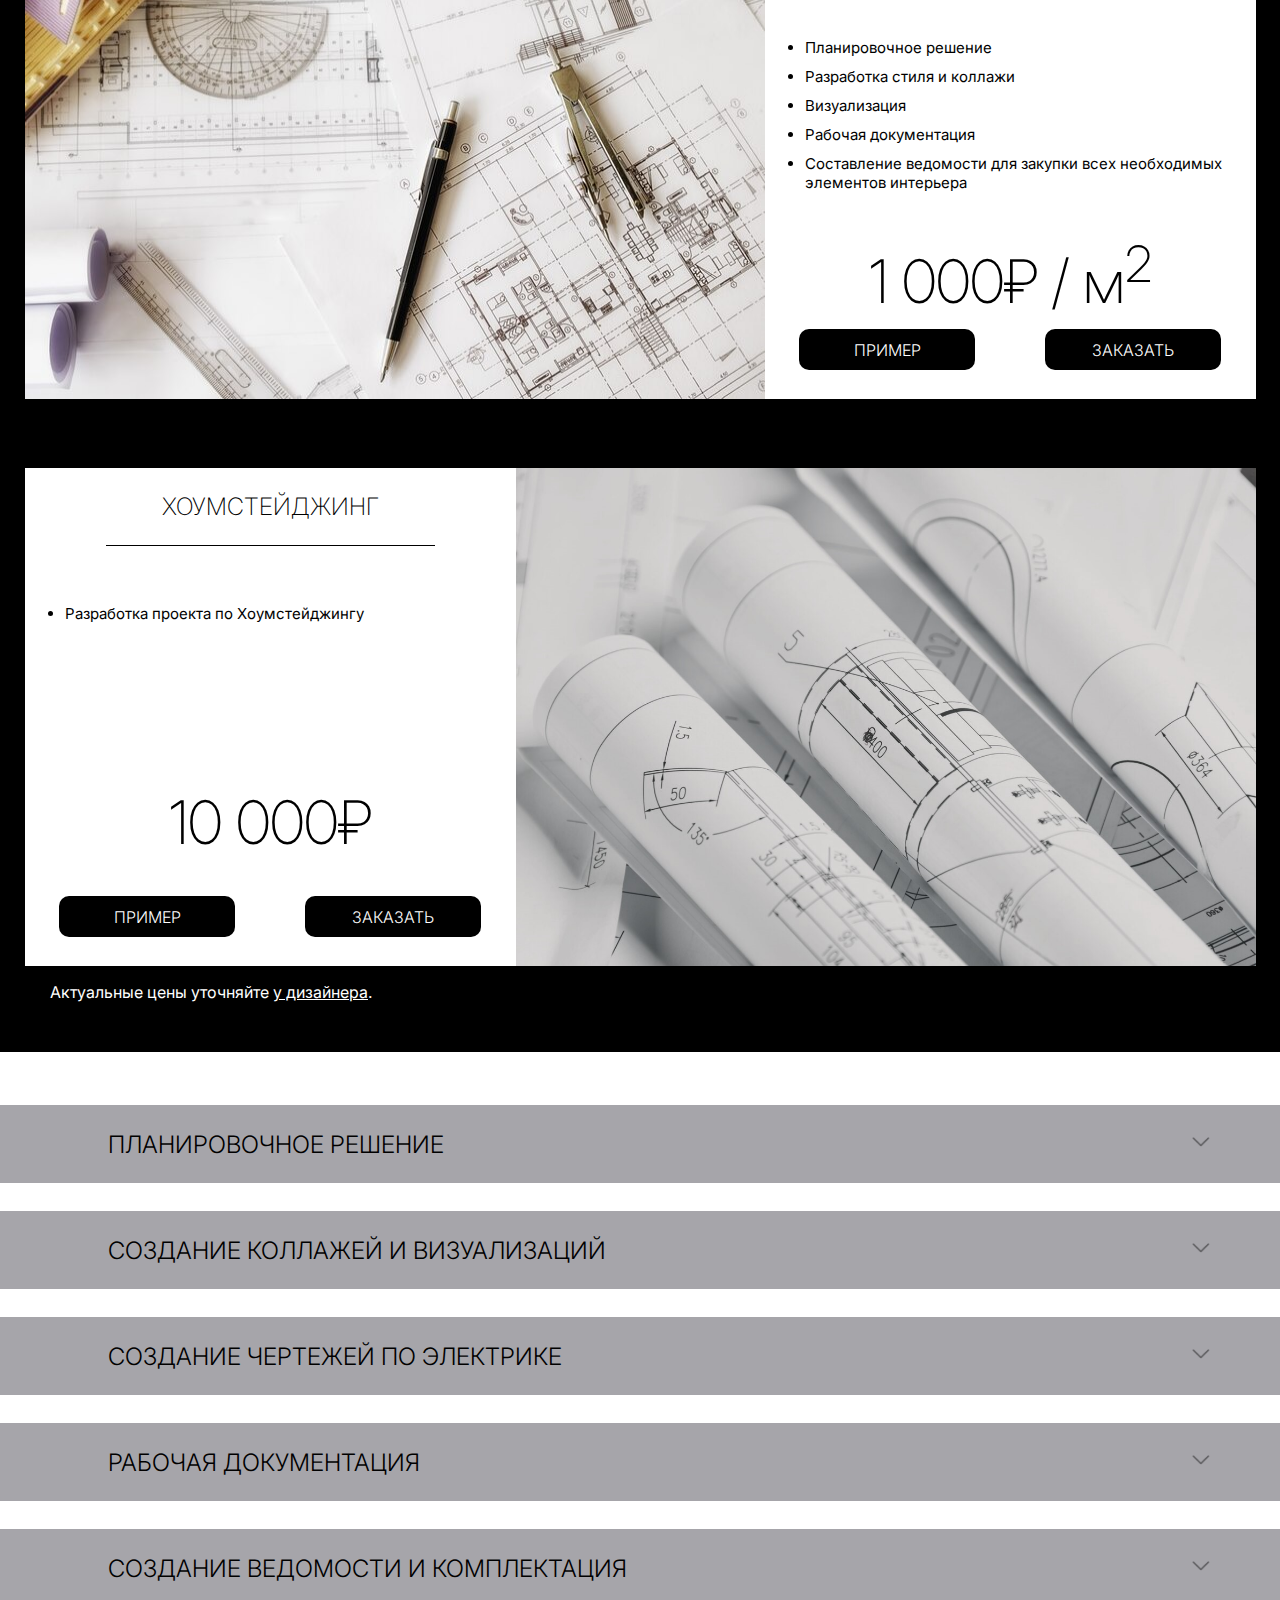
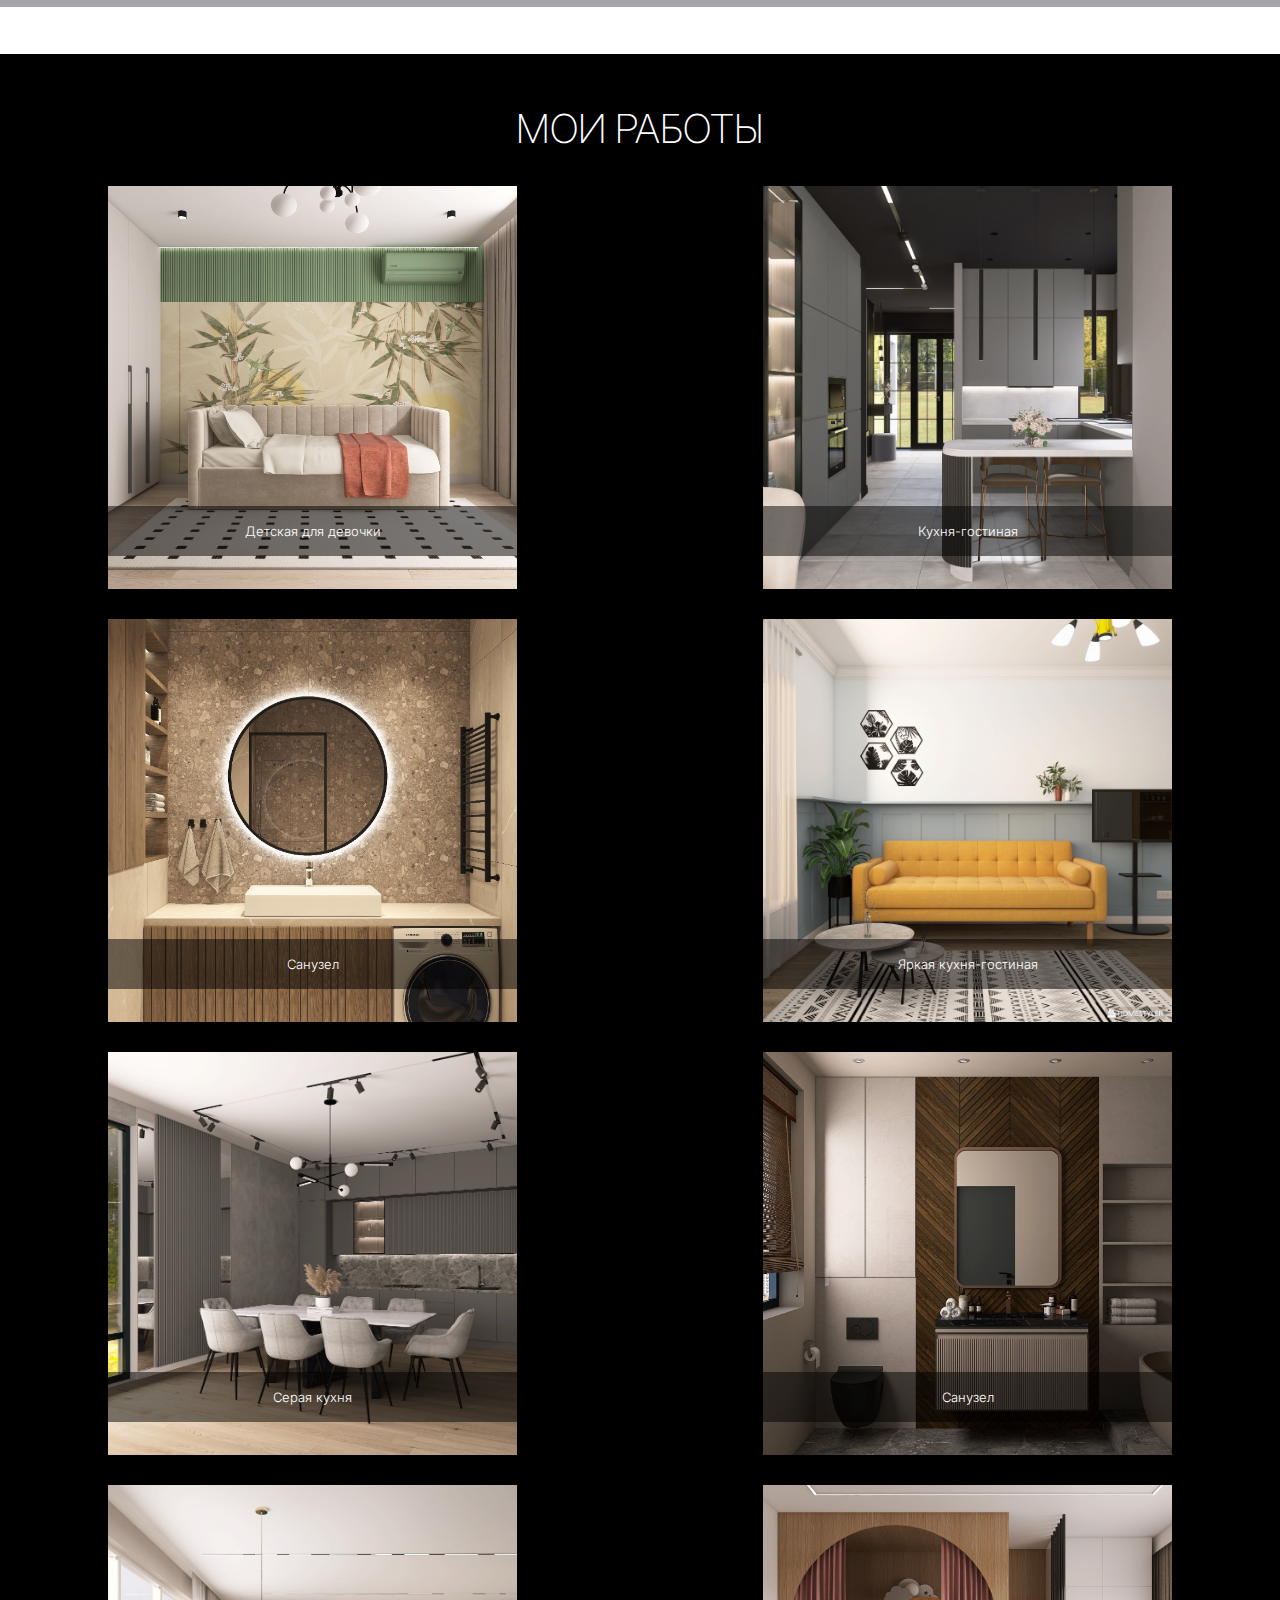
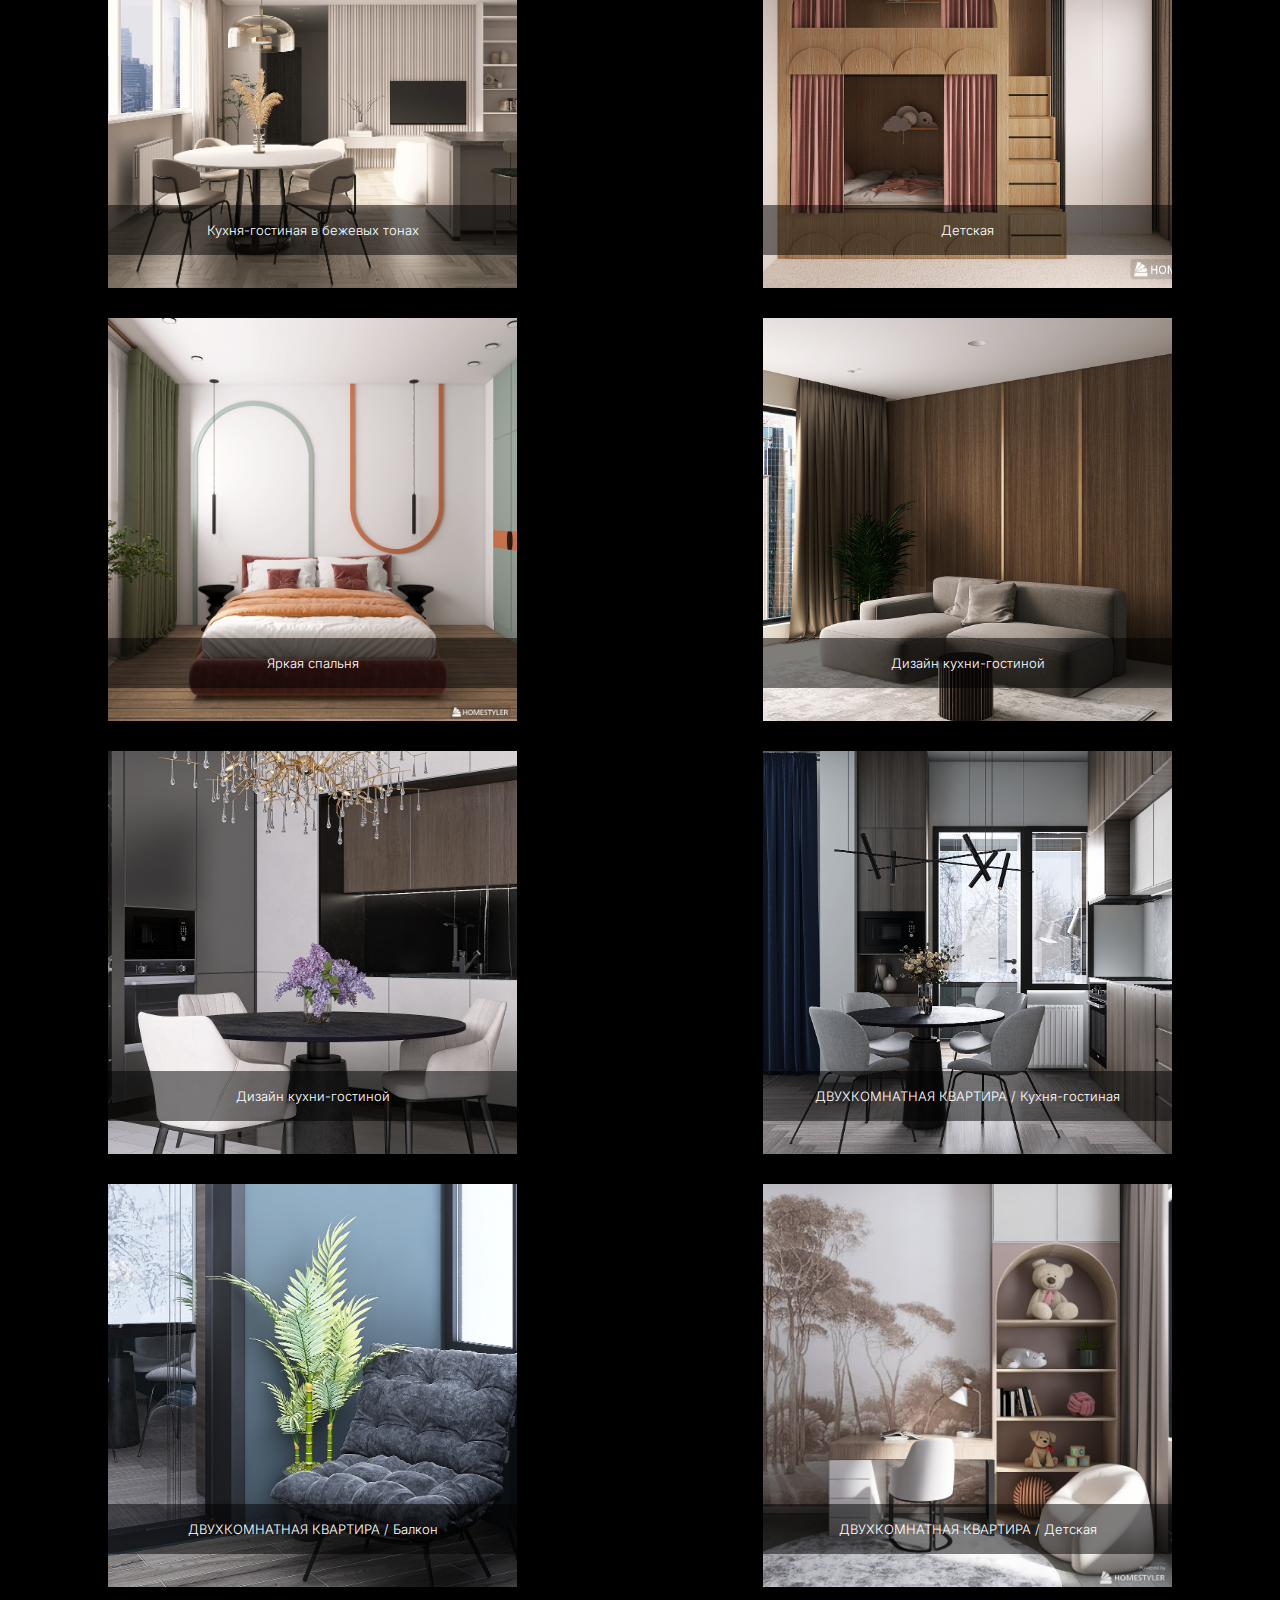
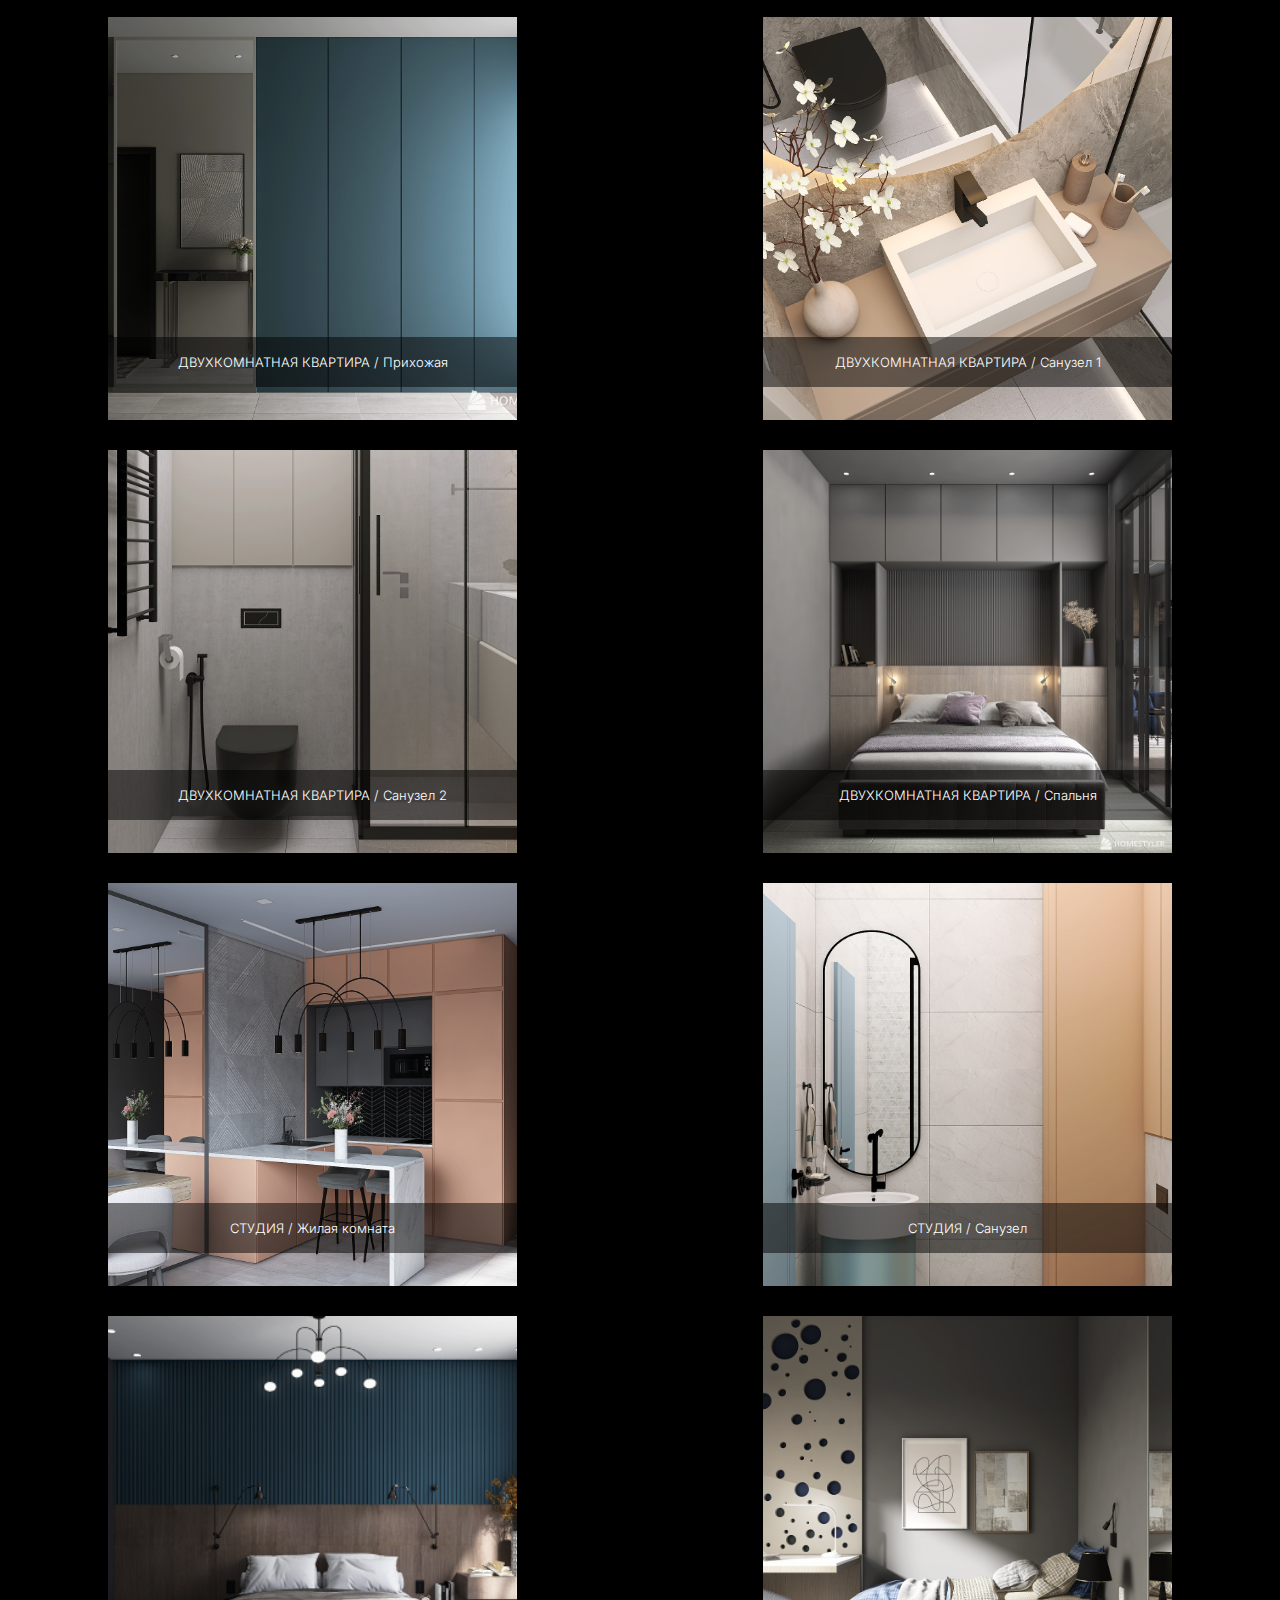
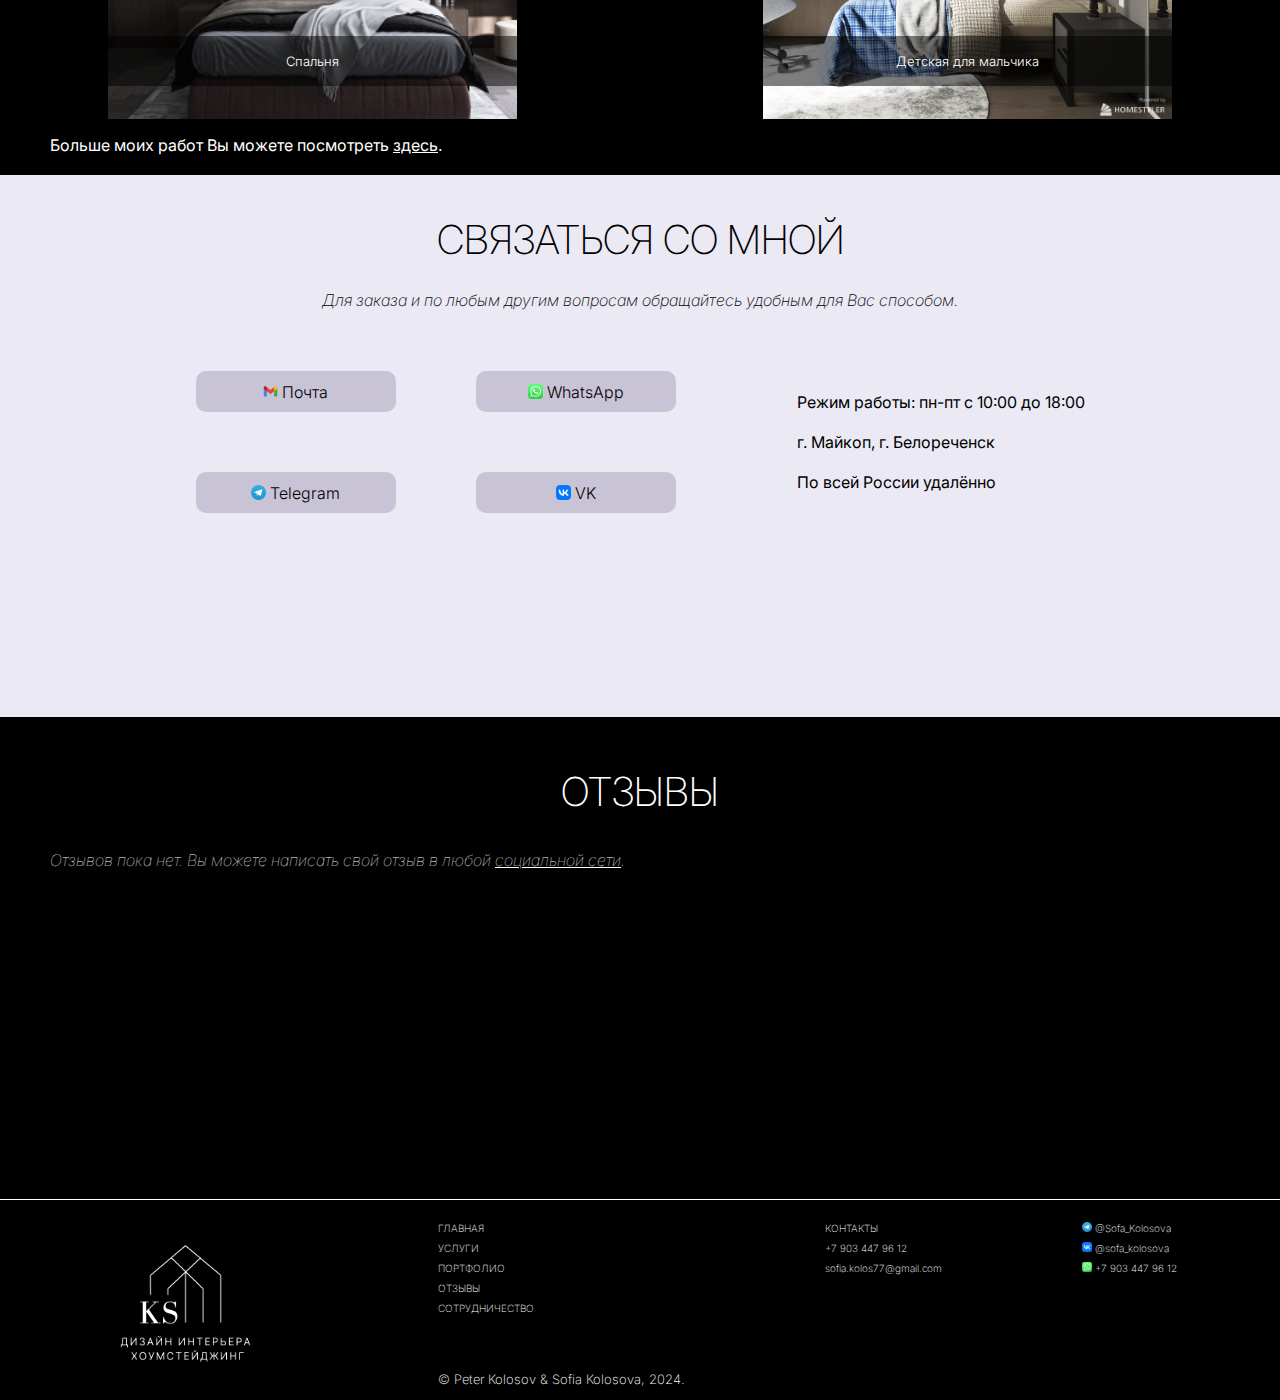
==== commit 170861c9: "lots of changes" ====
--- a/work.html
+++ b/work.html
@@ -15,7 +15,7 @@
 	/>
 	<link rel="stylesheet" href="style.css">
 	<link rel="stylesheet" href="css/works.css">
-	<link rel="shortcut icon" href="images/logoHouse.ico" type="image/x-icon">
+	<link rel="shortcut icon" href="favicon.ico" type="image/x-icon">
 
 	<!-- Google tag (gtag.js) -->
 	<script async src="https://www.googletagmanager.com/gtag/js?id=G-XSK54KFWRT"></script>
--- a/style.css
+++ b/style.css
@@ -107,6 +107,10 @@
 	cursor: pointer;
 }
 
+.white-on-black-link {
+	color: white;
+}
+
 .text-align-center {
 	text-align: center !important;
 	margin-bottom: 10px;
@@ -116,12 +120,20 @@
 	font-style: italic;
 }
 
+.text-align-left {
+	text-align: left;
+}
+
+.padding-left-50 {
+	padding-left: 50px;
+}
+
 .home {
 	display: flex;
 	position: relative;
 	justify-content: center;
 	align-items: center;
-	background: url(images/home-bg.png);
+	background: url(images/home.jpeg);
 	background-size: cover;
 	color: white;
 	height: 814px;
@@ -180,7 +192,7 @@
 	margin-top: 47px;
 	margin: 0 auto;
 	width: 921px;
-	height: 461px;
+	height: 564px;
 }
 
 .about .text {
@@ -189,7 +201,7 @@
 	left: 0;
 	text-align: center;
 	width: 658px;
-	height: 546px;
+	height: 645px;
 	background: #d9d8dbf3;
 	z-index: 1;
 	left: 350px;
@@ -251,6 +263,10 @@
 	padding-top: 30px;
 	text-transform: uppercase;
 	font-weight: 200;
+}
+
+.tariffs p {
+	color: #FFFFFF;
 }
 
 .tariffs .container {
@@ -319,6 +335,7 @@
 .tariffs .tariff ul {
 	font-size: 15px;
 	margin-top: 58px;
+	min-height: 140px;
 }
 
 .tariffs .tariff li + li {
@@ -344,28 +361,6 @@
 	width: 100%;
 	margin-top: 42px;
 }
-
-.tariffs .tariff:last-child .price {
-	margin-top: 12px;
-}
-
-/* .tariffs .order-tariff {
-	background: #FFFFFF;
-	border-radius: 10px;
-	height: 52px;
-	font-size: 24px;
-	border: none;
-	text-transform: uppercase;
-	min-width: 231px;
-	font-weight: 300;
-	margin-top: 32px;
-	margin-bottom: 37px;
-	transition: .2s;
-}
-
-.tariffs .order-tariff:hover {
-	scale: 0.9;
-} */
 
 .accordions {
 	margin-top: 53px;
@@ -383,7 +378,7 @@
 	align-items: center;
 	padding-left: 108px;
 	padding-right: 54px;
-	background: #ebe9f4;
+	background: #a6a5aa;
 	height: 78px;
 	cursor: pointer;
 	transition: .2s;
@@ -394,7 +389,7 @@
 }
 
 .accordions .accordion.active {
-	background: #ebe9f1;
+	background: #a6a5ae;
 }
 
 .accordions .accordion img {
